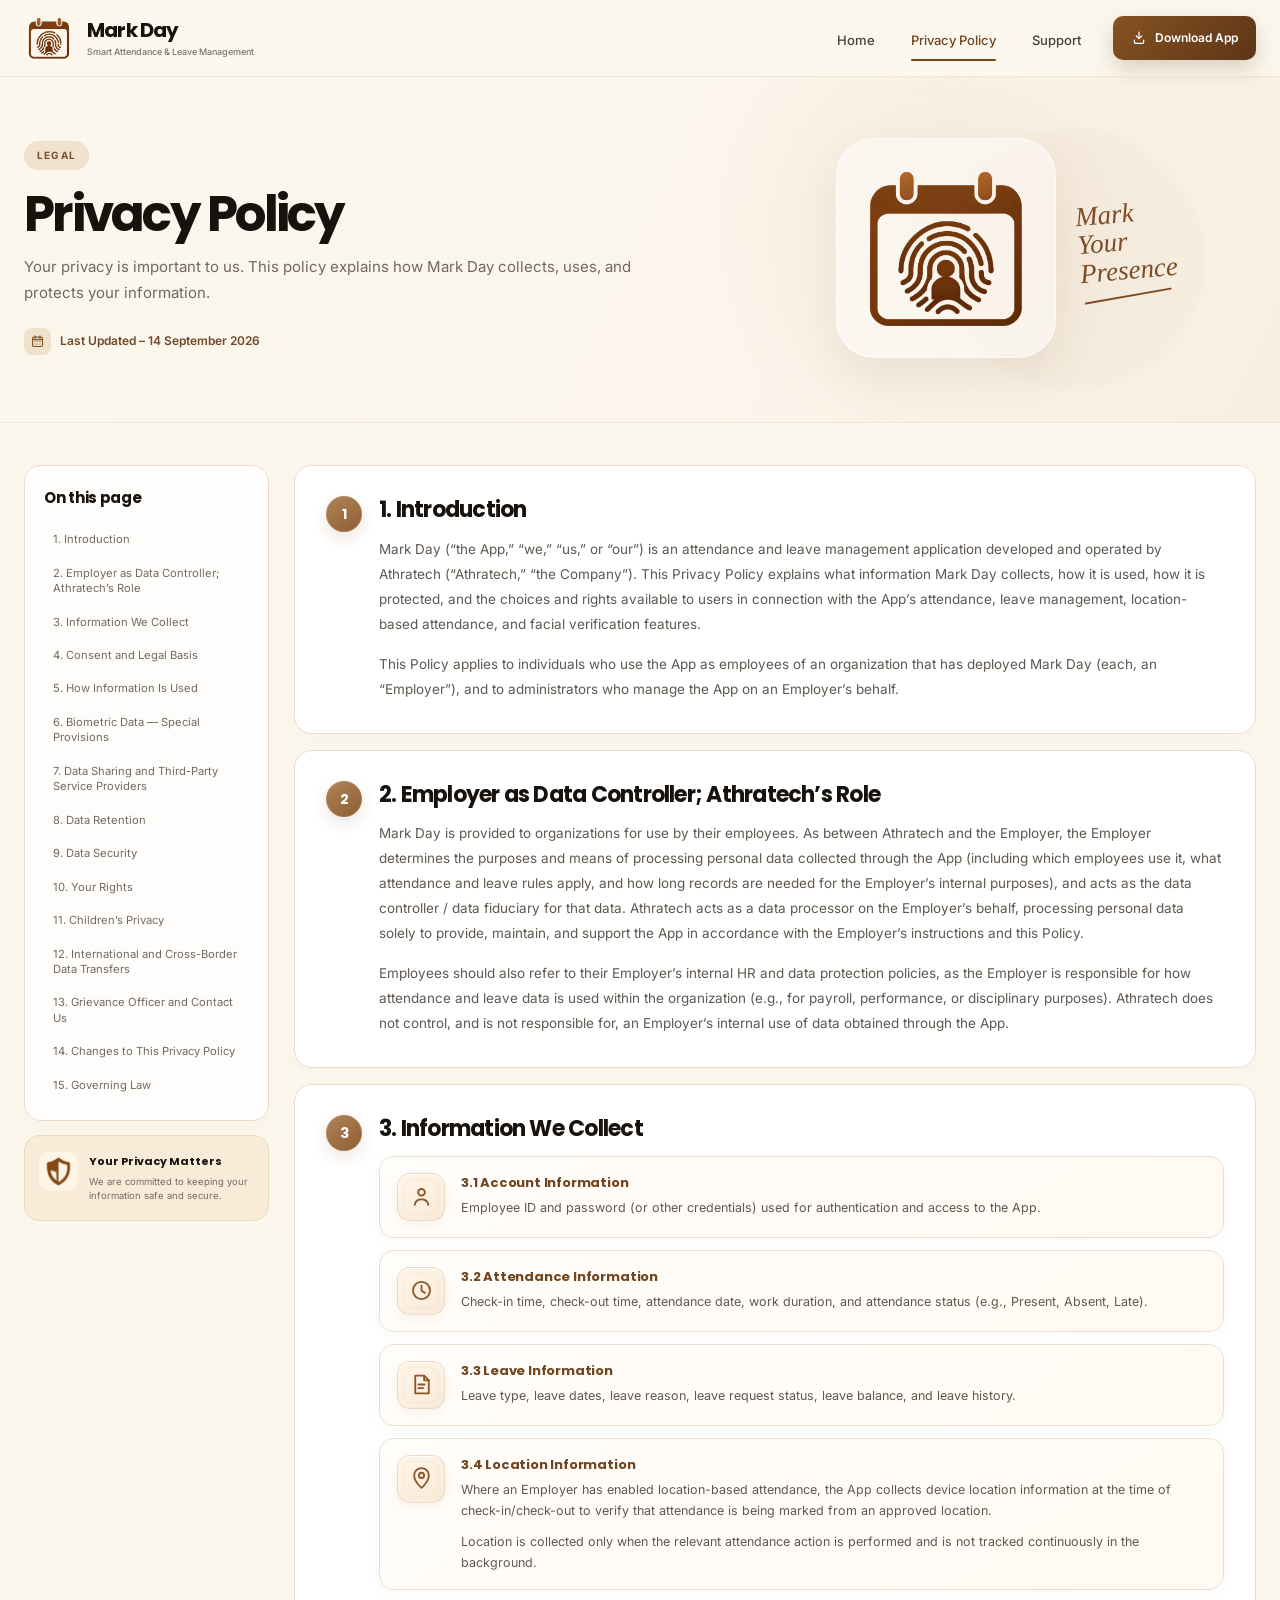
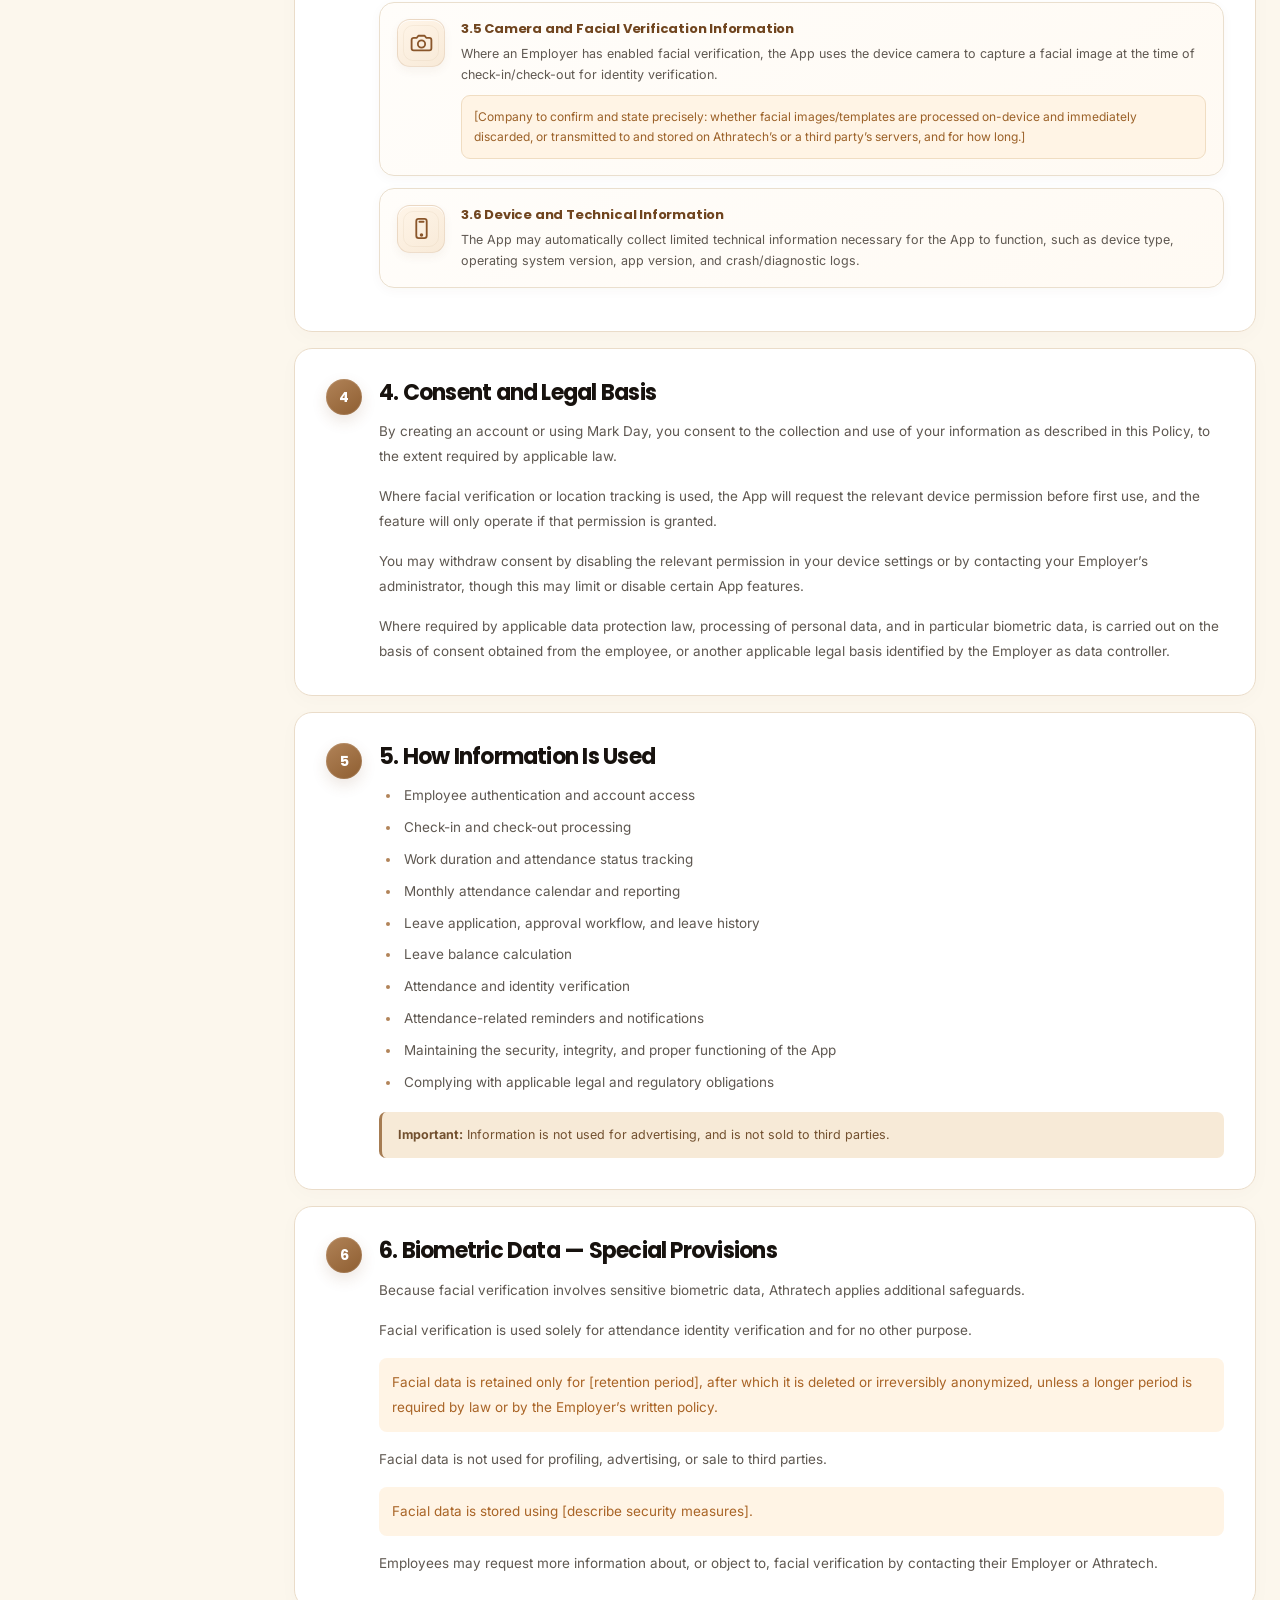
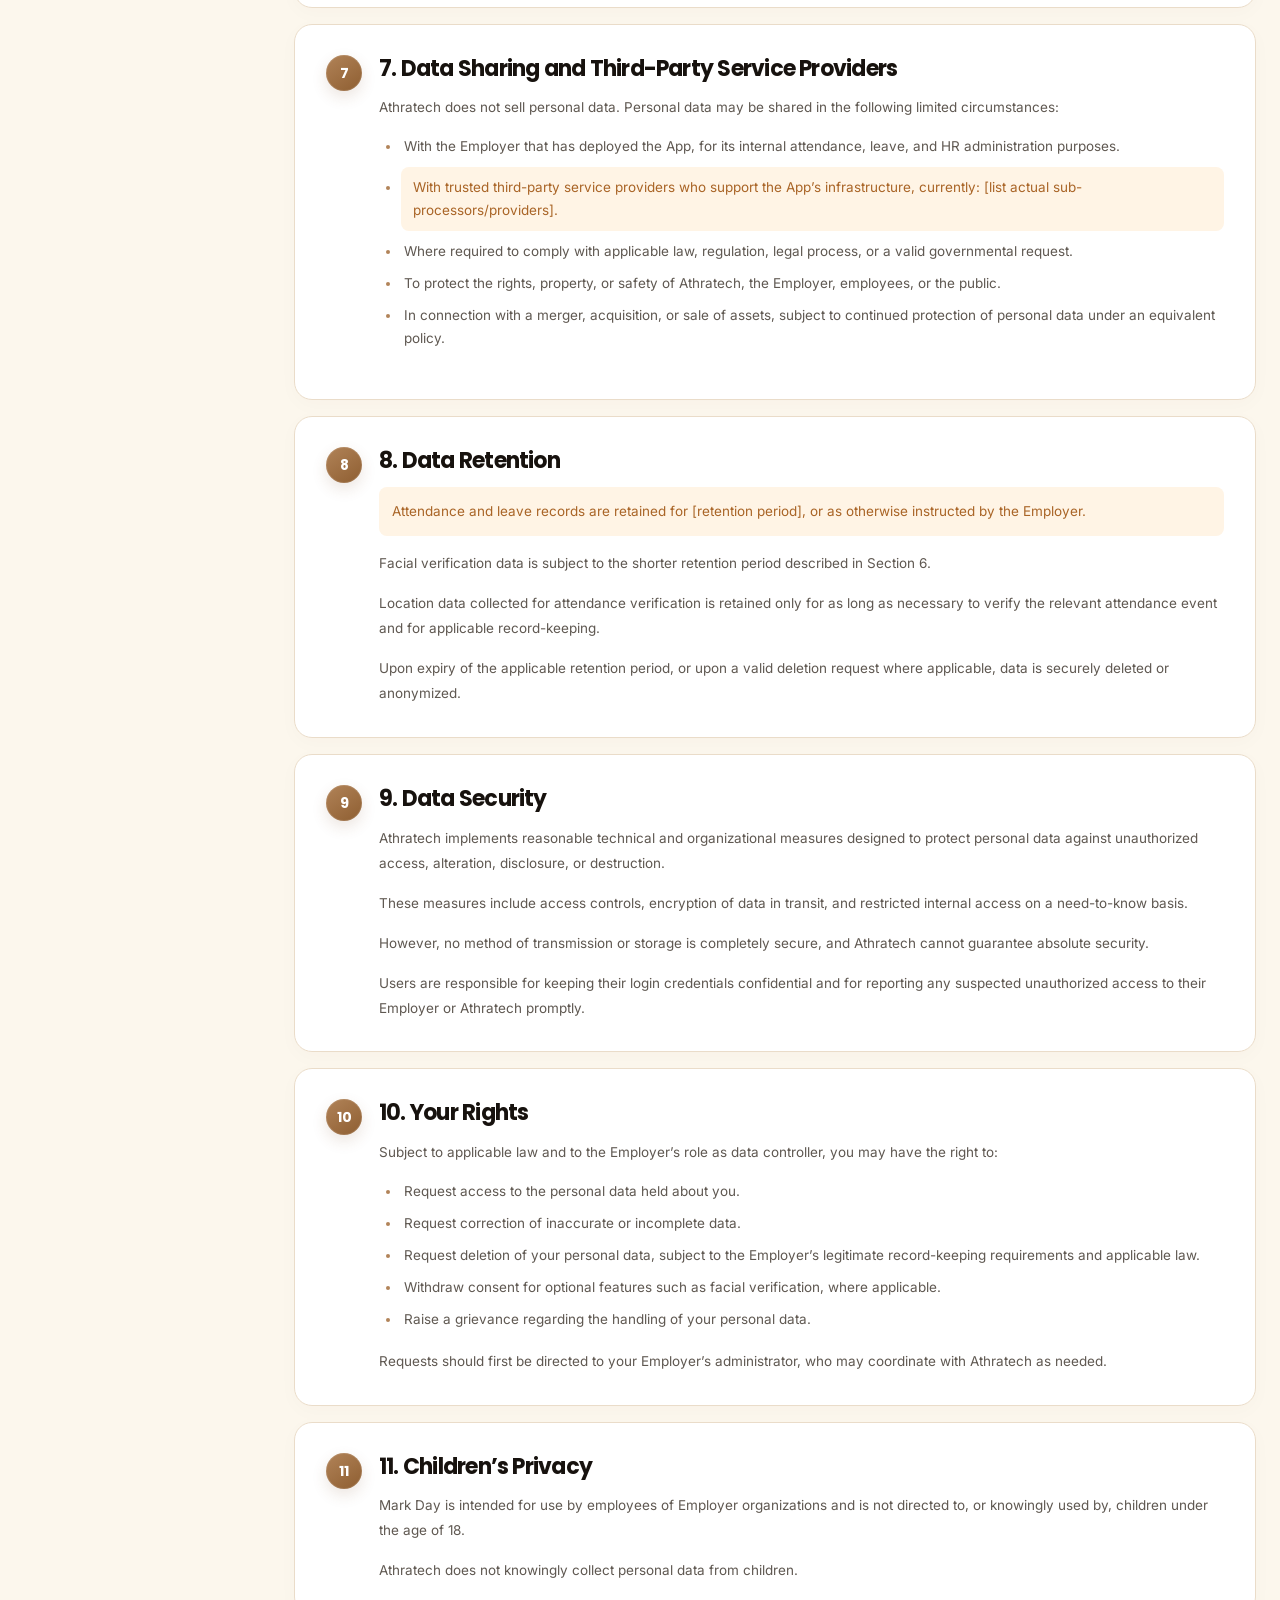
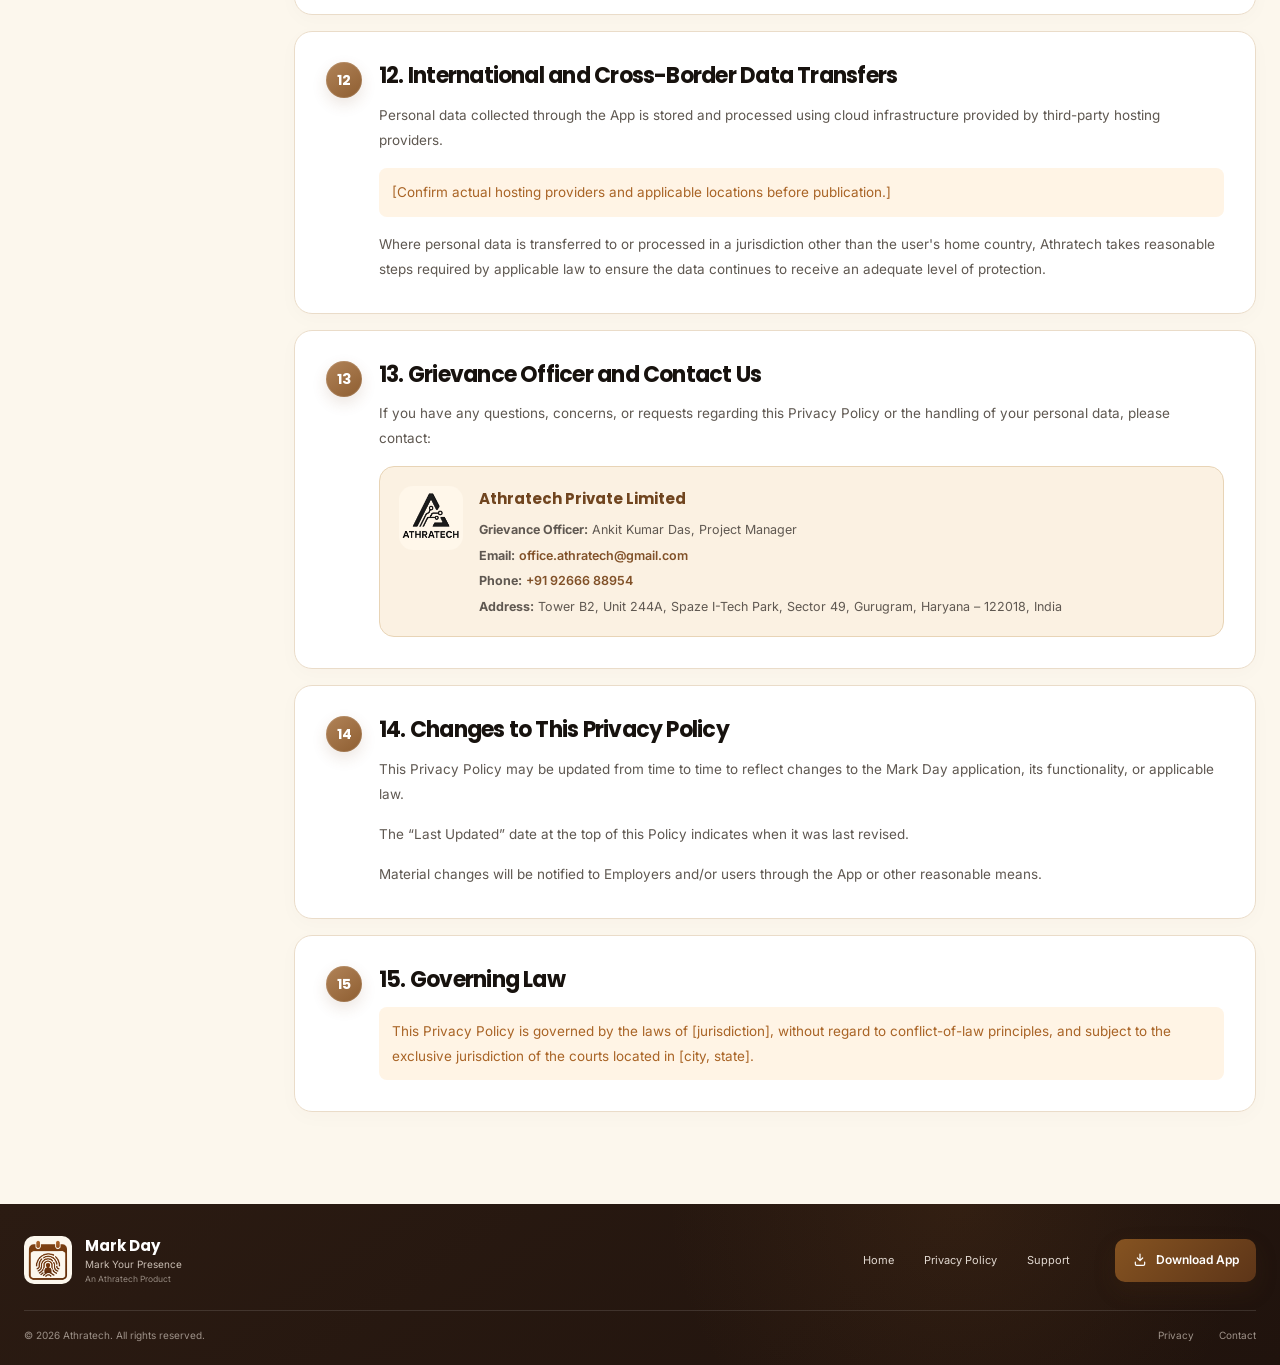
==== privacy-policy/index.html @ c992562e "fix routing" ====
<!DOCTYPE html>
<html lang="en">

<head>
  <meta charset="UTF-8">
  <meta name="viewport" content="width=device-width, initial-scale=1.0">

  <meta name="description"
    content="Mark Day Privacy Policy - Learn how Mark Day collects, uses, protects and manages information.">

  <title>Privacy Policy | Mark Day</title>

  <link rel="stylesheet" href="../css//style.css">
</head>

<body id="top">

  <!-- ========================= HEADER ========================= -->
  <header class="site-header">
    <div class="container header-inner">

      <a href="#top" class="brand" aria-label="Mark Day Home">
        <span class="brand-logo-wrap">
          <img src="../assets/mark-day-logo.png" alt="Mark Day logo" class="brand-logo">
        </span>

        <span class="brand-info">
          <span class="brand-name">Mark Day</span>
          <span class="brand-subtitle">Smart Attendance &amp; Leave Management</span>
        </span>
      </a>

      <nav class="header-nav" aria-label="Primary navigation">
        <a href="#top">Home</a>
        <a href="#privacy-policy" class="active">Privacy Policy</a>
        <a href="#contact">Support</a>
      </nav>

      <a href="#contact" class="download-btn">
        <svg viewBox="0 0 24 24" aria-hidden="true">
          <path d="M12 3v10m0 0 4-4m-4 4-4-4M5 15v3a2 2 0 0 0 2 2h10a2 2 0 0 0 2-2v-3" />
        </svg>
        <span>Download App</span>
      </a>

    </div>
  </header>


  <!-- ========================= HERO ========================= -->
  <section class="hero" id="privacy-policy">
    <div class="container hero-inner">

      <div class="hero-content">
        <span class="eyebrow">LEGAL</span>

        <h1>Privacy Policy</h1>

        <p class="hero-description">
          Your privacy is important to us. This policy explains how Mark Day
          collects, uses, and protects your information.
        </p>

     <div class="updated-date">
  <span class="date-icon" aria-hidden="true">
    <svg viewBox="0 0 24 24">
      <rect x="4" y="5" width="16" height="15" rx="2"></rect>
      <path d="M8 3v4M16 3v4M4 9h16"></path>
      <path d="M8 12h.01M12 12h.01M16 12h.01"></path>
      <path d="M8 16h.01M12 16h.01M16 16h.01"></path>
    </svg>
  </span>

  <span>Last Updated – 14 September 2026</span>
</div>
      </div>

      <div class="hero-visual">
        <div class="hero-logo-orb">
          <img src="../assets/mark-day-logo.png" alt="Mark Day">
        </div>

        <div class="hero-script">
          Mark<br>
          Your<br>
          Presence
          <span></span>
        </div>
      </div>

    </div>
  </section>


  <!-- ========================= MAIN ========================= -->
  <main class="container main-layout">

    <!-- ========================= SIDEBAR ========================= -->
    <aside class="sidebar">

      <div class="toc-card">
        <button class="toc-toggle" type="button" aria-expanded="false" aria-controls="toc-nav">
          <span>On this page</span>
          <svg viewBox="0 0 24 24" aria-hidden="true">
            <path d="m6 9 6 6 6-6" />
          </svg>
        </button>

        <div class="toc-heading">On this page</div>

        <nav id="toc-nav">
          <a href="#introduction">1. Introduction</a>
          <a href="#controller">2. Employer as Data Controller; Athratech’s Role</a>
          <a href="#information">3. Information We Collect</a>
          <a href="#consent">4. Consent and Legal Basis</a>
          <a href="#usage">5. How Information Is Used</a>
          <a href="#biometric">6. Biometric Data — Special Provisions</a>
          <a href="#sharing">7. Data Sharing and Third-Party Service Providers</a>
          <a href="#retention">8. Data Retention</a>
          <a href="#security">9. Data Security</a>
          <a href="#rights">10. Your Rights</a>
          <a href="#children">11. Children’s Privacy</a>
          <a href="#transfers">12. International and Cross-Border Data Transfers</a>
          <a href="#contact">13. Grievance Officer and Contact Us</a>
          <a href="#changes">14. Changes to This Privacy Policy</a>
          <a href="#law">15. Governing Law</a>
        </nav>
      </div>

      <div class="privacy-card">
        <div class="privacy-card-icon">
          <img src="../assets/privacy-icon.png" alt="">
        </div>
        <div>
          <h3>Your Privacy Matters</h3>
          <p>We are committed to keeping your information safe and secure.</p>
        </div>
      </div>

    </aside>


    <!-- ========================= POLICY CONTENT ========================= -->
    <article class="policy-content">

      <section id="introduction" class="policy-section">
        <div class="section-number">1</div>
        <div class="section-body">
          <h2>1. Introduction</h2>

          <p>
            Mark Day (“the App,” “we,” “us,” or “our”) is an attendance and leave
            management application developed and operated by Athratech
            (“Athratech,” “the Company”). This Privacy Policy explains what
            information Mark Day collects, how it is used, how it is protected,
            and the choices and rights available to users in connection with
            the App’s attendance, leave management, location-based attendance,
            and facial verification features.
          </p>

          <p>
            This Policy applies to individuals who use the App as employees of
            an organization that has deployed Mark Day (each, an “Employer”),
            and to administrators who manage the App on an Employer’s behalf.
          </p>
        </div>
      </section>


      <section id="controller" class="policy-section">
        <div class="section-number">2</div>
        <div class="section-body">
          <h2>2. Employer as Data Controller; Athratech’s Role</h2>

          <p>
            Mark Day is provided to organizations for use by their employees.
            As between Athratech and the Employer, the Employer determines the
            purposes and means of processing personal data collected through the
            App (including which employees use it, what attendance and leave
            rules apply, and how long records are needed for the Employer’s
            internal purposes), and acts as the data controller / data fiduciary
            for that data. Athratech acts as a data processor on the Employer’s
            behalf, processing personal data solely to provide, maintain, and
            support the App in accordance with the Employer’s instructions and
            this Policy.
          </p>

          <p>
            Employees should also refer to their Employer’s internal HR and
            data protection policies, as the Employer is responsible for how
            attendance and leave data is used within the organization (e.g.,
            for payroll, performance, or disciplinary purposes). Athratech does
            not control, and is not responsible for, an Employer’s internal use
            of data obtained through the App.
          </p>
        </div>
      </section>


      <!-- ========================= SECTION 3 ========================= -->
      <section id="information" class="policy-section">
        <div class="section-number">3</div>

        <div class="section-body">
          <h2>3. Information We Collect</h2>


          <!-- ================= 3.1 ACCOUNT ================= -->
          <div class="info-card">

            <div class="info-icon" aria-hidden="true">
              <!-- User / Account Icon -->
              <svg viewBox="0 0 24 24">
                <circle cx="12" cy="8" r="3.2"></circle>
                <path d="M5.5 20c.6-3.2 3.1-5.2 6.5-5.2s5.9 2 6.5 5.2"></path>
              </svg>
            </div>

            <div class="info-content">
              <h3>3.1 Account Information</h3>

              <p>
                Employee ID and password (or other credentials) used for
                authentication and access to the App.
              </p>
            </div>

          </div>


          <!-- ================= 3.2 ATTENDANCE ================= -->
          <div class="info-card">

            <div class="info-icon" aria-hidden="true">
              <!-- Clock / Attendance Icon -->
              <svg viewBox="0 0 24 24">
                <circle cx="12" cy="12" r="8.2"></circle>
                <path d="M12 7.2v5.1l3.2 2"></path>
              </svg>
            </div>

            <div class="info-content">
              <h3>3.2 Attendance Information</h3>

              <p>
                Check-in time, check-out time, attendance date, work duration,
                and attendance status (e.g., Present, Absent, Late).
              </p>
            </div>

          </div>


          <!-- ================= 3.3 LEAVE ================= -->
          <div class="info-card">

            <div class="info-icon" aria-hidden="true">
              <!-- Document / Leave Icon -->
              <svg viewBox="0 0 24 24">
                <path d="M6 3.5h8.5L19 8v12.5H6z"></path>
                <path d="M14.5 3.5V8H19"></path>
                <path d="M9 12h6"></path>
                <path d="M9 15.5h4.5"></path>
              </svg>
            </div>

            <div class="info-content">
              <h3>3.3 Leave Information</h3>

              <p>
                Leave type, leave dates, leave reason, leave request status,
                leave balance, and leave history.
              </p>
            </div>

          </div>


          <!-- ================= 3.4 LOCATION ================= -->
          <div class="info-card">

            <div class="info-icon" aria-hidden="true">
              <!-- Location / GPS Icon -->
              <svg viewBox="0 0 24 24">
                <path d="M12 21s7-5.8 7-12a7 7 0 1 0-14 0c0 6.2 7 12 7 12z"></path>
                <circle cx="12" cy="9" r="2.5"></circle>
              </svg>
            </div>

            <div class="info-content">
              <h3>3.4 Location Information</h3>

              <p>
                Where an Employer has enabled location-based attendance, the App
                collects device location information at the time of check-in/check-out
                to verify that attendance is being marked from an approved location.
              </p>

              <p>
                Location is collected only when the relevant attendance action is
                performed and is not tracked continuously in the background.
              </p>
            </div>

          </div>


          <!-- ================= 3.5 CAMERA ================= -->
          <div class="info-card">

            <div class="info-icon" aria-hidden="true">
              <!-- Camera / Verification Icon -->
              <svg viewBox="0 0 24 24">
                <path d="M4.5 7.5h3l1.5-2h6l1.5 2h3a2 2 0 0 1 2 2v8a2 2 0 0 1-2 2h-15a2 2 0 0 1-2-2v-8a2 2 0 0 1 2-2z">
                </path>
                <circle cx="12" cy="13.5" r="3.5"></circle>
              </svg>
            </div>

            <div class="info-content">
              <h3>3.5 Camera and Facial Verification Information</h3>

              <p>
                Where an Employer has enabled facial verification, the App uses
                the device camera to capture a facial image at the time of
                check-in/check-out for identity verification.
              </p>

              <p class="placeholder-text">
                [Company to confirm and state precisely: whether facial images/templates
                are processed on-device and immediately discarded, or transmitted to
                and stored on Athratech’s or a third party’s servers, and for how long.]
              </p>
            </div>

          </div>


          <!-- ================= 3.6 DEVICE ================= -->
          <div class="info-card">

            <div class="info-icon" aria-hidden="true">
              <!-- Mobile Device Icon -->
              <svg viewBox="0 0 24 24">
                <rect x="7" y="2.8" width="10" height="18.4" rx="2.2"></rect>
                <path d="M10 5.5h4"></path>
                <circle cx="12" cy="18.2" r="0.8"></circle>
              </svg>
            </div>

            <div class="info-content">
              <h3>3.6 Device and Technical Information</h3>

              <p>
                The App may automatically collect limited technical information
                necessary for the App to function, such as device type,
                operating system version, app version, and crash/diagnostic logs.
              </p>
            </div>

          </div>

        </div>
      </section>


      <section id="consent" class="policy-section">
        <div class="section-number">4</div>
        <div class="section-body">
          <h2>4. Consent and Legal Basis</h2>

          <p>
            By creating an account or using Mark Day, you consent to the collection
            and use of your information as described in this Policy, to the extent
            required by applicable law.
          </p>

          <p>
            Where facial verification or location tracking is used, the App will
            request the relevant device permission before first use, and the
            feature will only operate if that permission is granted.
          </p>

          <p>
            You may withdraw consent by disabling the relevant permission in your
            device settings or by contacting your Employer’s administrator,
            though this may limit or disable certain App features.
          </p>

          <p>
            Where required by applicable data protection law, processing of personal
            data, and in particular biometric data, is carried out on the basis of
            consent obtained from the employee, or another applicable legal basis
            identified by the Employer as data controller.
          </p>
        </div>
      </section>


      <section id="usage" class="policy-section">
        <div class="section-number">5</div>
        <div class="section-body">
          <h2>5. How Information Is Used</h2>

          <ul class="policy-list">
            <li>Employee authentication and account access</li>
            <li>Check-in and check-out processing</li>
            <li>Work duration and attendance status tracking</li>
            <li>Monthly attendance calendar and reporting</li>
            <li>Leave application, approval workflow, and leave history</li>
            <li>Leave balance calculation</li>
            <li>Attendance and identity verification</li>
            <li>Attendance-related reminders and notifications</li>
            <li>Maintaining the security, integrity, and proper functioning of the App</li>
            <li>Complying with applicable legal and regulatory obligations</li>
          </ul>

          <div class="notice-box">
            <strong>Important:</strong>
            Information is not used for advertising, and is not sold to third parties.
          </div>
        </div>
      </section>


      <section id="biometric" class="policy-section">
        <div class="section-number">6</div>
        <div class="section-body">
          <h2>6. Biometric Data — Special Provisions</h2>

          <p>Because facial verification involves sensitive biometric data, Athratech applies additional safeguards.</p>
          <p>Facial verification is used solely for attendance identity verification and for no other purpose.</p>

          <p class="placeholder-text">
            Facial data is retained only for [retention period], after which it is
            deleted or irreversibly anonymized, unless a longer period is required
            by law or by the Employer’s written policy.
          </p>

          <p>Facial data is not used for profiling, advertising, or sale to third parties.</p>

          <p class="placeholder-text">
            Facial data is stored using [describe security measures].
          </p>

          <p>
            Employees may request more information about, or object to, facial
            verification by contacting their Employer or Athratech.
          </p>
        </div>
      </section>


      <section id="sharing" class="policy-section">
        <div class="section-number">7</div>
        <div class="section-body">
          <h2>7. Data Sharing and Third-Party Service Providers</h2>

          <p>
            Athratech does not sell personal data. Personal data may be shared
            in the following limited circumstances:
          </p>

          <ul class="policy-list">
            <li>
              With the Employer that has deployed the App, for its internal
              attendance, leave, and HR administration purposes.
            </li>

            <li class="placeholder-list-item">
              With trusted third-party service providers who support the App’s
              infrastructure, currently: [list actual sub-processors/providers].
            </li>

            <li>
              Where required to comply with applicable law, regulation, legal
              process, or a valid governmental request.
            </li>

            <li>
              To protect the rights, property, or safety of Athratech, the Employer,
              employees, or the public.
            </li>

            <li>
              In connection with a merger, acquisition, or sale of assets, subject
              to continued protection of personal data under an equivalent policy.
            </li>
          </ul>
        </div>
      </section>


      <section id="retention" class="policy-section">
        <div class="section-number">8</div>
        <div class="section-body">
          <h2>8. Data Retention</h2>

          <p class="placeholder-text">
            Attendance and leave records are retained for [retention period],
            or as otherwise instructed by the Employer.
          </p>

          <p>
            Facial verification data is subject to the shorter retention period
            described in Section 6.
          </p>

          <p>
            Location data collected for attendance verification is retained only
            for as long as necessary to verify the relevant attendance event and
            for applicable record-keeping.
          </p>

          <p>
            Upon expiry of the applicable retention period, or upon a valid deletion
            request where applicable, data is securely deleted or anonymized.
          </p>
        </div>
      </section>


      <section id="security" class="policy-section">
        <div class="section-number">9</div>
        <div class="section-body">
          <h2>9. Data Security</h2>

          <p>
            Athratech implements reasonable technical and organizational measures
            designed to protect personal data against unauthorized access,
            alteration, disclosure, or destruction.
          </p>

          <p>
            These measures include access controls, encryption of data in transit,
            and restricted internal access on a need-to-know basis.
          </p>

          <p>
            However, no method of transmission or storage is completely secure,
            and Athratech cannot guarantee absolute security.
          </p>

          <p>
            Users are responsible for keeping their login credentials confidential
            and for reporting any suspected unauthorized access to their Employer
            or Athratech promptly.
          </p>
        </div>
      </section>


      <section id="rights" class="policy-section">
        <div class="section-number">10</div>
        <div class="section-body">
          <h2>10. Your Rights</h2>

          <p>
            Subject to applicable law and to the Employer’s role as data controller,
            you may have the right to:
          </p>

          <ul class="policy-list">
            <li>Request access to the personal data held about you.</li>
            <li>Request correction of inaccurate or incomplete data.</li>
            <li>
              Request deletion of your personal data, subject to the Employer’s
              legitimate record-keeping requirements and applicable law.
            </li>
            <li>
              Withdraw consent for optional features such as facial verification,
              where applicable.
            </li>
            <li>Raise a grievance regarding the handling of your personal data.</li>
          </ul>

          <p>
            Requests should first be directed to your Employer’s administrator,
            who may coordinate with Athratech as needed.
          </p>
        </div>
      </section>


      <section id="children" class="policy-section">
        <div class="section-number">11</div>
        <div class="section-body">
          <h2>11. Children’s Privacy</h2>

          <p>
            Mark Day is intended for use by employees of Employer organizations
            and is not directed to, or knowingly used by, children under the age
            of 18.
          </p>

          <p>Athratech does not knowingly collect personal data from children.</p>
        </div>
      </section>


      <section id="transfers" class="policy-section">
        <div class="section-number">12</div>
        <div class="section-body">
          <h2>12. International and Cross-Border Data Transfers</h2>

          <p>
            Personal data collected through the App is stored and processed using
            cloud infrastructure provided by third-party hosting providers.
          </p>

          <p class="placeholder-text">
            [Confirm actual hosting providers and applicable locations before publication.]
          </p>

          <p>
            Where personal data is transferred to or processed in a jurisdiction
            other than the user's home country, Athratech takes reasonable steps
            required by applicable law to ensure the data continues to receive
            an adequate level of protection.
          </p>
        </div>
      </section>


      <section id="contact" class="policy-section">
        <div class="section-number">13</div>
        <div class="section-body">
          <h2>13. Grievance Officer and Contact Us</h2>

          <p>
            If you have any questions, concerns, or requests regarding this
            Privacy Policy or the handling of your personal data, please contact:
          </p>

          <div class="contact-card">
            <div class="contact-logo">
              <img src="../assets/athratech-logo.png" alt="Mark Day">
            </div>

            <div class="contact-content">
              <h3>Athratech Private Limited</h3>

              <p>
                <strong>Grievance Officer:</strong>
                Ankit Kumar Das, Project Manager
              </p>

              <p>
                <strong>Email:</strong>
                <a href="mailto:office.athratech@gmail.com">office.athratech@gmail.com</a>
              </p>

              <p>
                <strong>Phone:</strong>
                <a href="tel:+919266688954">+91 92666 88954</a>
              </p>

              <p>
                <strong>Address:</strong>
                Tower B2, Unit 244A, Spaze I-Tech Park,
                Sector 49, Gurugram, Haryana – 122018, India
              </p>
            </div>
          </div>
        </div>
      </section>


      <section id="changes" class="policy-section">
        <div class="section-number">14</div>
        <div class="section-body">
          <h2>14. Changes to This Privacy Policy</h2>

          <p>
            This Privacy Policy may be updated from time to time to reflect
            changes to the Mark Day application, its functionality, or applicable law.
          </p>

          <p>
            The “Last Updated” date at the top of this Policy indicates when
            it was last revised.
          </p>

          <p>
            Material changes will be notified to Employers and/or users through
            the App or other reasonable means.
          </p>
        </div>
      </section>


      <section id="law" class="policy-section">
        <div class="section-number">15</div>
        <div class="section-body">
          <h2>15. Governing Law</h2>

          <p class="placeholder-text">
            This Privacy Policy is governed by the laws of [jurisdiction],
            without regard to conflict-of-law principles, and subject to the
            exclusive jurisdiction of the courts located in [city, state].
          </p>
        </div>
      </section>

    </article>
  </main>


  <!-- ========================= FOOTER ========================= -->
  <footer class="site-footer">

    <div class="container footer-main">

      <div class="footer-brand">
        <div class="footer-logo-wrap">
          <img src="../assets/mark-day-logo.png" alt="Mark Day logo">
        </div>

        <div>
          <strong>Mark Day</strong>
          <span>Mark Your Presence</span>
          <small>An Athratech Product</small>
        </div>
      </div>

      <nav class="footer-nav" aria-label="Footer navigation">
        <a href="#top">Home</a>
        <a href="#privacy-policy">Privacy Policy</a>
        <a href="#contact">Support</a>
      </nav>

      <a href="#contact" class="footer-download">
        <svg viewBox="0 0 24 24" aria-hidden="true">
          <path d="M12 3v10m0 0 4-4m-4 4-4-4M5 15v3a2 2 0 0 0 2 2h10a2 2 0 0 0 2-2v-3" />
        </svg>
        Download App
      </a>

    </div>

    <div class="container footer-bottom">
      <span>© 2026 Athratech. All rights reserved.</span>

      <div>
        <!-- <a href="#law">Terms</a> -->
        <a href="#privacy-policy">Privacy</a>
        <a href="#contact">Contact</a>
      </div>
    </div>

  </footer>


  <script>
    (() => {
      const button = document.querySelector(".toc-toggle");
      const nav = document.querySelector("#toc-nav");

      if (!button || !nav) return;

      button.addEventListener("click", () => {
        const isOpen = button.getAttribute("aria-expanded") === "true";
        button.setAttribute("aria-expanded", String(!isOpen));
        nav.classList.toggle("open", !isOpen);
      });

      nav.querySelectorAll("a").forEach((link) => {
        link.addEventListener("click", () => {
          button.setAttribute("aria-expanded", "false");
          nav.classList.remove("open");
        });
      });
    })();
  </script>

</body>

</html>
---- css/style.css ----
@import url('https://fonts.googleapis.com/css2?family=Inter:wght@400;500;600;700;800&family=Poppins:wght@500;600;700;800&display=swap');


/* =========================================================
   ROOT
========================================================= */

:root {
  --cream: #fcf7ed;
  --cream-2: #fbf4e9;
  --cream-card: #fffdfa;

  --brown: #a67c52;
  --brown-dark: #70451f;
  --brown-deep: #2b1b12;
  --brown-soft: #f3e5d1;

  --text: #17120e;
  --muted: #716960;
  --muted-2: #91877d;

  --border: #eadcc9;

  --white: #ffffff;

  --shadow: 0 18px 50px rgba(72, 45, 23, 0.075);

  --container: 1240px;

  --font-body:
    'Inter',
    -apple-system,
    BlinkMacSystemFont,
    'Segoe UI',
    sans-serif;

  --font-display:
    'Poppins',
    'Inter',
    -apple-system,
    BlinkMacSystemFont,
    'Segoe UI',
    sans-serif;
}


/* =========================================================
   RESET
========================================================= */

* {
  box-sizing: border-box;
}

html {
  scroll-behavior: smooth;
  scroll-padding-top: 90px;
}

body {
  margin: 0;

  background: var(--cream);
  color: var(--text);

  font-family: var(--font-body);
  font-size: 15px;
  line-height: 1.72;

  -webkit-font-smoothing: antialiased;
  text-rendering: optimizeLegibility;
}

img {
  display: block;
  max-width: 100%;
}

a {
  color: inherit;
  text-decoration: none;
}

button {
  font: inherit;
}


/* =========================================================
   CONTAINER
========================================================= */

.container {
  width: min(calc(100% - 48px), var(--container));
  margin-inline: auto;
}


/* =========================================================
   HEADER
========================================================= */

.site-header {
  position: sticky;
  top: 0;
  z-index: 100;

  background: rgba(252, 247, 237, 0.94);

  border-bottom: 1px solid rgba(166, 124, 82, 0.12);

  backdrop-filter: blur(18px);
  -webkit-backdrop-filter: blur(18px);
}

.header-inner {
  min-height: 76px;

  display: flex;
  align-items: center;

  gap: 28px;
}


/* -------------------------
   Brand
------------------------- */

.brand {
  display: flex;
  align-items: center;

  gap: 13px;

  min-width: 260px;
}

.brand-logo-wrap {
  width: 50px;
  height: 50px;

  flex: 0 0 50px;

  display: grid;
  place-items: center;

  overflow: hidden;

  border-radius: 11px;

  background: #fcf7ed;
}

.brand-logo {
  width: 50px;
  height: 50px;

  object-fit: cover;
}

.brand-info {
  display: flex;
  flex-direction: column;

  line-height: 1.08;
}

.brand-name {
  font-family: var(--font-display);

  font-size: 20px;
  font-weight: 700;

  letter-spacing: -0.04em;
}

.brand-subtitle {
  margin-top: 6px;

  color: #7d746b;

  font-size: 9px;
  font-weight: 500;
}


/* -------------------------
   Header Navigation
------------------------- */

.header-nav {
  display: flex;
  align-items: center;

  gap: 36px;

  margin-left: auto;
}

.header-nav a {
  position: relative;

  padding: 29px 0 25px;

  color: #45403b;

  font-size: 13px;
  font-weight: 500;

  transition: 0.2s ease;
}

.header-nav a:hover,
.header-nav a.active {
  color: var(--brown-dark);
}

.header-nav a.active::after {
  content: "";

  position: absolute;

  left: 0;
  right: 0;

  bottom: 15px;

  height: 2px;

  background: var(--brown-dark);

  border-radius: 10px;
}


/* -------------------------
   Download Button
------------------------- */

.download-btn,
.footer-download {
  display: inline-flex;
  align-items: center;
  justify-content: center;

  gap: 8px;

  border-radius: 10px;

  color: #fff;

  font-size: 12px;
  font-weight: 600;

  background:
    linear-gradient(
      135deg,
      #855321,
      #5d3518
    );

  box-shadow:
    0 9px 22px rgba(84, 48, 19, 0.20);

  transition:
    transform 0.2s ease,
    box-shadow 0.2s ease;
}

.download-btn {
  margin-left: 4px;

  padding: 12px 18px;
}

.download-btn:hover,
.footer-download:hover {
  transform: translateY(-2px);

  box-shadow:
    0 13px 28px rgba(84, 48, 19, 0.27);
}

.download-btn svg,
.footer-download svg {
  width: 16px;
  height: 16px;

  fill: none;

  stroke: currentColor;

  stroke-width: 1.8;

  stroke-linecap: round;
  stroke-linejoin: round;
}


/* =========================================================
   HERO
========================================================= */

.hero {
  position: relative;

  overflow: hidden;

  background:
    radial-gradient(
      circle at 73% 42%,
      rgba(231, 210, 183, 0.30),
      transparent 24%
    ),
    linear-gradient(
      115deg,
      #fcf7ed 0%,
      #fbf5eb 58%,
      #f7efe3 100%
    );

  border-bottom:
    1px solid rgba(166, 124, 82, 0.10);
}

.hero::after {
  content: "";

  position: absolute;

  width: 260px;
  height: 260px;

  right: 6%;
  top: 15%;

  border-radius: 50%;

  background:
    rgba(222, 197, 163, 0.10);

  filter: blur(4px);

  pointer-events: none;
}

.hero-inner {
  min-height: 342px;

  display: grid;

  grid-template-columns:
    1.15fr
    0.85fr;

  align-items: center;

  gap: 55px;

  padding: 48px 0 52px;
}

.hero-content {
  position: relative;

  z-index: 1;

  max-width: 690px;
}

.eyebrow {
  display: inline-flex;
  align-items: center;

  padding: 6px 13px;

  border-radius: 999px;

  background: #f0e2cf;

  color: #7d4e27;

  font-size: 10px;
  font-weight: 700;

  letter-spacing: 0.12em;
}

.hero h1 {
  margin: 17px 0 12px;

  font-family: var(--font-display);

  font-size: 50px;

  line-height: 1.10;

  letter-spacing: -0.055em;

  font-weight: 700;
}

.hero-description {
  max-width: 625px;

  margin: 0;

  color: #716960;

  font-size: 15px;

  line-height: 1.75;
}

.updated-date {
  display: flex;
  align-items: center;

  gap: 9px;

  margin-top: 22px;

  color: #704a2b;

  font-size: 12px;
  font-weight: 600;
}

.date-icon {
  width: 27px;
  height: 27px;
  display: grid;
  place-items: center;
  border-radius: 8px;
  background: #f0e1cc;
}

.date-icon svg {
  width: 15px;
  height: 15px;
  fill: none;
  stroke: #805326;
  stroke-width: 1.7;
  stroke-linecap: round;
  stroke-linejoin: round;
}


/* -------------------------
   Hero Visual
------------------------- */

.hero-visual {
  position: relative;

  z-index: 1;

  min-height: 245px;

  display: flex;

  align-items: center;
  justify-content: center;

  gap: 22px;
}

.hero-logo-orb {
  width: 220px;
  height: 220px;

  display: grid;
  place-items: center;

  border-radius: 38px;

  background:
    rgba(255, 255, 255, 0.48);

  box-shadow:
    0 18px 45px rgba(92, 58, 29, 0.08),
    inset 0 0 0 1px rgba(255, 255, 255, 0.65);
}

.hero-logo-orb img {
  width: 190px;
  height: 190px;

  object-fit: cover;
}

.hero-script {
  position: relative;

  color: #7d4b25;

  font-family:
    'Segoe Script',
    'Brush Script MT',
    cursive;

  font-size: 27px;

  line-height: 1.05;

  font-style: italic;

  transform: rotate(-5deg);

  white-space: nowrap;
}

.hero-script span {
  display: block;

  width: 88px;
  height: 2px;

  margin: 11px 0 0 2px;

  background: #7d4b25;

  border-radius: 99px;

  transform: rotate(-5deg);
}


/* =========================================================
   MAIN LAYOUT
========================================================= */

.main-layout {
  display: grid;

  grid-template-columns:
    245px
    minmax(0, 1fr);

  gap: 25px;

  padding-top: 42px;
  padding-bottom: 76px;

  align-items: start;
}


/* =========================================================
   SIDEBAR
========================================================= */

.sidebar {
  position: sticky;

  top: 95px;
}


/* -------------------------
   Table of Contents
------------------------- */

.toc-card {
  background:
    rgba(255, 255, 255, 0.76);

  border:
    1px solid var(--border);

  border-radius: 17px;

  padding: 19px 16px;

  box-shadow:
    0 5px 18px rgba(75, 48, 26, 0.025);
}

.toc-heading {
  margin: 0 0 13px;

  padding: 0 3px;

  font-family: var(--font-display);

  font-size: 15px;

  font-weight: 700;

  letter-spacing: -0.02em;
}

.toc-toggle {
  display: none;
}

.toc-card nav {
  display: flex;

  flex-direction: column;

  gap: 2px;
}

.toc-card nav a {
  position: relative;

  padding: 8px 9px 8px 12px;

  border-radius: 8px;

  color: #716960;

  font-size: 11.2px;

  line-height: 1.38;

  transition: 0.2s ease;
}

.toc-card nav a:hover,
.toc-card nav a:focus {
  background: #f7eee1;

  color: #6e421e;
}

.toc-card nav a:hover::before {
  content: "";

  position: absolute;

  left: 0;

  top: 7px;
  bottom: 7px;

  width: 2px;

  border-radius: 99px;

  background: var(--brown-dark);
}


/* -------------------------
   Privacy Card
------------------------- */

.privacy-card {
  display: flex;
  align-items: flex-start;

  gap: 11px;

  margin-top: 14px;

  padding: 16px 14px;

  border:
    1px solid #ead8bd;

  border-radius: 15px;

  background: #f8ebd8;
}

.privacy-card-icon {
  width: 39px;
  height: 39px;

  flex: 0 0 39px;

  display: grid;
  place-items: center;

  overflow: hidden;

  border-radius: 10px;

  background: #fff5e7;
}

.privacy-card-icon img {
  width: 39px;
  height: 39px;

  object-fit: cover;
}

.privacy-card h3 {
  margin: 0 0 4px;

  font-family: var(--font-display);

  font-size: 11px;

  font-weight: 700;
}

.privacy-card p {
  margin: 0;

  color: #746b61;

  font-size: 9.5px;

  line-height: 1.5;
}


/* =========================================================
   POLICY CONTENT
========================================================= */

.policy-content {
  min-width: 0;
}


/* -------------------------
   Policy Section
------------------------- */

.policy-section {
  position: relative;

  display: grid;

  grid-template-columns:
    38px
    minmax(0, 1fr);

  gap: 15px;

  margin-bottom: 16px;

  padding: 30px 31px 31px;

  background: var(--white);

  border:
    1px solid var(--border);

  border-radius: 18px;

  box-shadow:
    0 5px 20px rgba(80, 50, 25, 0.025);

  scroll-margin-top: 92px;
}


/* -------------------------
   Section Number
------------------------- */

.section-number {
  width: 36px;
  height: 36px;

  display: grid;
  place-items: center;

  border-radius: 50%;

  background:
    linear-gradient(
      145deg,
      #b18358,
      #8e5e31
    );

  color: #fff;

  font-family: var(--font-display);

  font-size: 14px;

  font-weight: 700;

  line-height: 1;

  box-shadow:
    inset 0 0 0 1px rgba(255, 255, 255, 0.10),
    0 6px 15px rgba(117, 72, 32, 0.14);
}

.section-body {
  min-width: 0;
}


/* -------------------------
   Headings
------------------------- */

.policy-section h2 {
  margin: 0 0 12px;

  color: #17120e;

  font-family: var(--font-display);

  font-size: 22px;

  line-height: 1.30;

  letter-spacing: -0.035em;

  font-weight: 700;
}


/* -------------------------
   Paragraph
------------------------- */

.policy-section p {
  margin: 0 0 15px;

  color: #5f5851;

  font-size: 13.5px;

  line-height: 1.85;
}

.policy-section p:last-child {
  margin-bottom: 0;
}


/* =========================================================
   INFORMATION CARDS
   Professional Content-Based Icons
========================================================= */

.info-card {
  position: relative;

  display: flex;
  align-items: flex-start;

  gap: 16px;

  margin: 12px 0;

  padding: 16px 17px;

  background:
    linear-gradient(
      145deg,
      #fffdfa 0%,
      #fffaf3 100%
    );

  border:
    1px solid #eadfce;

  border-radius: 15px;

  box-shadow:
    0 3px 12px rgba(82, 51, 25, 0.035);

  transition:
    transform 0.22s ease,
    border-color 0.22s ease,
    box-shadow 0.22s ease;
}


/* -------------------------
   Card Hover
------------------------- */

.info-card:hover {
  transform: translateY(-2px);

  border-color: #dcc5a6;

  box-shadow:
    0 10px 26px rgba(82, 51, 25, 0.075);
}


/* -------------------------
   Icon Container
------------------------- */

.info-icon {
  width: 48px;
  height: 48px;

  min-width: 48px;

  flex: 0 0 48px;

  display: grid;
  place-items: center;

  position: relative;

  border-radius: 13px;

  background:
    linear-gradient(
      145deg,
      #fff5e8 0%,
      #f8ead8 100%
    );

  border:
    1px solid rgba(166, 124, 82, 0.18);

  box-shadow:
    inset 0 1px 0 rgba(255, 255, 255, 0.85),
    0 4px 10px rgba(116, 72, 32, 0.055);
}


/* -------------------------
   Inner Ring
------------------------- */

.info-icon::after {
  content: "";

  position: absolute;

  inset: 5px;

  border-radius: 10px;

  border:
    1px solid rgba(166, 124, 82, 0.08);

  pointer-events: none;
}


/* -------------------------
   SVG Icons
------------------------- */

.info-icon svg {
  position: relative;

  z-index: 1;

  width: 25px;
  height: 25px;

  fill: none;

  stroke: #8a562a;

  stroke-width: 1.75;

  stroke-linecap: round;
  stroke-linejoin: round;
}


/* -------------------------
   Information Content
------------------------- */

.info-content {
  min-width: 0;

  flex: 1;
}

.info-card h3 {
  margin: 1px 0 5px;

  color: #70451f;

  font-family: var(--font-display);

  font-size: 13px;

  font-weight: 700;

  line-height: 1.4;

  letter-spacing: -0.015em;
}

.info-card p {
  margin: 0;

  color: #5f5851;

  font-family: var(--font-body);

  font-size: 12.5px;

  line-height: 1.68;
}

.info-card p + p {
  margin-top: 10px;
}


/* =========================================================
   PLACEHOLDER
========================================================= */

.placeholder-text {
  color: #a96426 !important;

  background: #fff4e5;

  border-radius: 8px;

  padding: 12px 13px;
}

.info-card .placeholder-text {
  margin-top: 10px;

  padding: 11px 12px;

  color: #9b6128 !important;

  background: #fff4e5;

  border:
    1px solid #f0ddc2;

  border-radius: 9px;

  font-size: 12px;

  line-height: 1.65;
}

.placeholder-list-item {
  color: #a96426;

  background: #fff4e5;

  border-radius: 8px;

  padding: 9px 10px 9px 12px !important;
}


/* =========================================================
   POLICY LIST
========================================================= */

.policy-list {
  margin: 5px 0 18px;

  padding-left: 22px;

  color: #5f5851;
}

.policy-list li {
  margin: 9px 0;

  padding-left: 3px;

  font-size: 13.5px;

  line-height: 1.7;
}

.policy-list li::marker {
  color: #b18459;
}


/* =========================================================
   NOTICE BOX
========================================================= */

.notice-box {
  margin-top: 15px;

  padding: 13px 16px;

  border-left:
    3px solid var(--brown);

  border-radius: 7px;

  background: #f7ead7;

  color: #72502f;

  font-size: 12.5px;

  line-height: 1.6;
}


/* =========================================================
   CONTACT CARD
========================================================= */

.contact-card {
  display: flex;
  align-items: flex-start;

  gap: 16px;

  padding: 19px;

  border:
    1px solid #e8d4b6;

  border-radius: 15px;

  background: #fbf1e2;
}

.contact-logo {
  width: 64px;
  height: 64px;

  flex: 0 0 64px;

  overflow: hidden;

  border-radius: 14px;

  background: #fff7ea;
}

.contact-logo img {
  width: 64px;
  height: 64px;

  object-fit: cover;
}

.contact-content h3 {
  margin: 0 0 8px;

  color: #70451f;

  font-family: var(--font-display);

  font-size: 15px;
}

.contact-content p {
  margin: 5px 0;

  font-size: 12.5px;

  line-height: 1.65;
}

.contact-content a {
  color: #815128;

  font-weight: 600;
}


/* =========================================================
   FOOTER
========================================================= */

.site-footer {
  background:
    radial-gradient(
      circle at 75% 0%,
      rgba(139, 87, 39, 0.14),
      transparent 30%
    ),
    linear-gradient(
      145deg,
      #2b1b12,
      #20130d
    );

  color: #fff;

  padding: 31px 0 20px;
}

.footer-main {
  min-height: 76px;

  display: grid;

  grid-template-columns:
    1fr
    auto
    auto;

  align-items: center;

  gap: 45px;

  padding-bottom: 25px;

  border-bottom:
    1px solid rgba(255, 255, 255, 0.12);
}


/* -------------------------
   Footer Brand
------------------------- */

.footer-brand {
  display: flex;
  align-items: center;

  gap: 13px;
}

.footer-logo-wrap {
  width: 48px;
  height: 48px;

  flex: 0 0 48px;

  overflow: hidden;

  border-radius: 10px;

  background: #fcf7ed;
}

.footer-logo-wrap img {
  width: 48px;
  height: 48px;

  object-fit: cover;
}

.footer-brand strong {
  display: block;

  font-family: var(--font-display);

  font-size: 15px;

  font-weight: 700;

  line-height: 1.15;
}

.footer-brand span {
  display: block;

  margin-top: 4px;

  color: #c9bdb3;

  font-size: 10px;

  line-height: 1.25;
}

.footer-brand small {
  display: block;

  margin-top: 3px;

  color: #968a80;

  font-size: 8.5px;

  line-height: 1.2;
}


/* -------------------------
   Footer Navigation
------------------------- */

.footer-nav {
  display: flex;
  align-items: center;

  gap: 30px;

  color: #e2d9d1;

  font-size: 11px;
}

.footer-nav a {
  transition: 0.2s ease;
}

.footer-nav a:hover {
  color: #fff;
}

.footer-download {
  padding: 11px 17px;
}


/* -------------------------
   Footer Bottom
------------------------- */

.footer-bottom {
  display: flex;
  align-items: center;
  justify-content: space-between;

  gap: 25px;

  padding-top: 16px;

  color: #9d9188;

  font-size: 10px;
}

.footer-bottom div {
  display: flex;

  gap: 25px;
}

.footer-bottom a:hover {
  color: #fff;
}


/* =========================================================
   RESPONSIVE — TABLET
========================================================= */

@media (max-width: 1050px) {

  .header-nav {
    gap: 25px;
  }

  .brand {
    min-width: 220px;
  }

  .hero-inner {
    grid-template-columns:
      1fr
      0.8fr;

    gap: 30px;
  }

  .hero-logo-orb {
    width: 190px;
    height: 190px;
  }

  .hero-logo-orb img {
    width: 165px;
    height: 165px;
  }

  .hero-script {
    font-size: 23px;
  }
}


/* =========================================================
   RESPONSIVE — MOBILE / SMALL TABLET
========================================================= */

@media (max-width: 900px) {

  .container {
    width:
      min(
        calc(100% - 32px),
        var(--container)
      );
  }


  /* Header */

  .header-nav {
    display: none;
  }

  .download-btn {
    margin-left: auto;
  }


  /* Hero */

  .hero-inner {
    grid-template-columns: 1fr;

    gap: 30px;

    padding: 42px 0 45px;
  }

  .hero-visual {
    justify-content: flex-start;

    min-height: auto;
  }


  /* Main */

  .main-layout {
    grid-template-columns: 1fr;

    gap: 18px;

    padding-top: 25px;
  }


  /* Sidebar */

  .sidebar {
    position: static;

    order: -1;
  }

  .toc-card {
    padding: 0;

    overflow: hidden;
  }

  .toc-heading {
    display: none;
  }

  .toc-toggle {
    width: 100%;

    display: flex;

    align-items: center;
    justify-content: space-between;

    padding: 16px 17px;

    border: 0;

    background: transparent;

    color: #17120e;

    font-family: var(--font-display);

    font-size: 13px;

    font-weight: 700;

    cursor: pointer;
  }

  .toc-toggle svg {
    width: 18px;
    height: 18px;

    fill: none;

    stroke: #6f4a2c;

    stroke-width: 1.8;

    stroke-linecap: round;
    stroke-linejoin: round;

    transition: 0.2s;
  }

  .toc-toggle[aria-expanded="true"] svg {
    transform: rotate(180deg);
  }

  .toc-card nav {
    display: none;

    padding: 0 12px 12px;
  }

  .toc-card nav.open {
    display: flex;
  }

  .privacy-card {
    display: none;
  }


  /* Footer */

  .footer-main {
    grid-template-columns:
      1fr
      auto;
  }

  .footer-nav {
    order: 3;

    grid-column: 1 / -1;

    justify-content: center;
  }
}


/* =========================================================
   RESPONSIVE — MOBILE
========================================================= */

@media (max-width: 620px) {

  body {
    font-size: 14px;
  }

  .container {
    width:
      min(
        calc(100% - 24px),
        var(--container)
      );
  }


  /* -------------------------
     Header
  ------------------------- */

  .header-inner {
    min-height: 65px;
  }

  .brand {
    gap: 9px;

    min-width: 0;
  }

  .brand-logo-wrap,
  .brand-logo {
    width: 42px;
    height: 42px;

    flex-basis: 42px;
  }

  .brand-name {
    font-size: 17px;
  }

  .brand-subtitle {
    display: none;
  }

  .download-btn {
    padding: 9px 11px;

    font-size: 10px;
  }

  .download-btn svg {
    width: 14px;
    height: 14px;
  }

  .download-btn span {
    display: none;
  }


  /* -------------------------
     Hero
  ------------------------- */

  .hero-inner {
    padding: 30px 0 35px;
  }

  .hero h1 {
    font-size: 36px;
  }

  .hero-description {
    font-size: 13px;

    line-height: 1.7;
  }

  .hero-visual {
    gap: 12px;
  }

  .hero-logo-orb {
    width: 145px;
    height: 145px;

    border-radius: 24px;
  }

  .hero-logo-orb img {
    width: 132px;
    height: 132px;
  }

  .hero-script {
    font-size: 20px;
  }

  .hero-script span {
    width: 60px;
  }


  /* -------------------------
     Main
  ------------------------- */

  .main-layout {
    padding-bottom: 40px;
  }


  /* -------------------------
     Policy Sections
  ------------------------- */

  .policy-section {
    grid-template-columns:
      31px
      minmax(0, 1fr);

    gap: 11px;

    padding: 22px 16px;

    border-radius: 15px;
  }

  .section-number {
    width: 31px;
    height: 31px;

    font-size: 12px;
  }

  .policy-section h2 {
    font-size: 17px;
  }

  .policy-section p,
  .policy-list li {
    font-size: 12.5px;

    line-height: 1.75;
  }


  /* =====================================================
     INFORMATION CARDS — MOBILE
  ===================================================== */

  .info-card {
    gap: 11px;

    padding: 13px 12px;

    margin: 10px 0;

    border-radius: 13px;
  }

  .info-icon {
    width: 40px;
    height: 40px;

    min-width: 40px;

    flex-basis: 40px;

    border-radius: 11px;
  }

  .info-icon::after {
    inset: 4px;

    border-radius: 8px;
  }

  .info-icon svg {
    width: 21px;
    height: 21px;

    stroke-width: 1.8;
  }

  .info-card h3 {
    margin-top: 0;

    font-size: 11.8px;

    line-height: 1.4;
  }

  .info-card p {
    font-size: 11.5px;

    line-height: 1.7;
  }

  .info-card .placeholder-text {
    padding: 10px;

    font-size: 11px;

    line-height: 1.65;
  }


  /* -------------------------
     Contact
  ------------------------- */

  .contact-card {
    gap: 11px;

    padding: 14px;
  }

  .contact-logo {
    width: 50px;
    height: 50px;

    flex-basis: 50px;
  }

  .contact-logo img {
    width: 50px;
    height: 50px;
  }

  .contact-content h3 {
    font-size: 13px;
  }

  .contact-content p {
    font-size: 11.5px;
  }


  /* -------------------------
     Footer
  ------------------------- */

  .footer-main {
    display: flex;

    flex-direction: column;

    align-items: flex-start;

    gap: 22px;
  }

  .footer-nav {
    width: 100%;

    justify-content: flex-start;

    flex-wrap: wrap;

    gap: 17px;
  }

  .footer-download {
    padding: 10px 14px;
  }

  .footer-bottom {
    flex-direction: column;

    align-items: flex-start;

    gap: 12px;

    font-size: 9px;
  }

  .footer-bottom div {
    gap: 18px;
  }
}
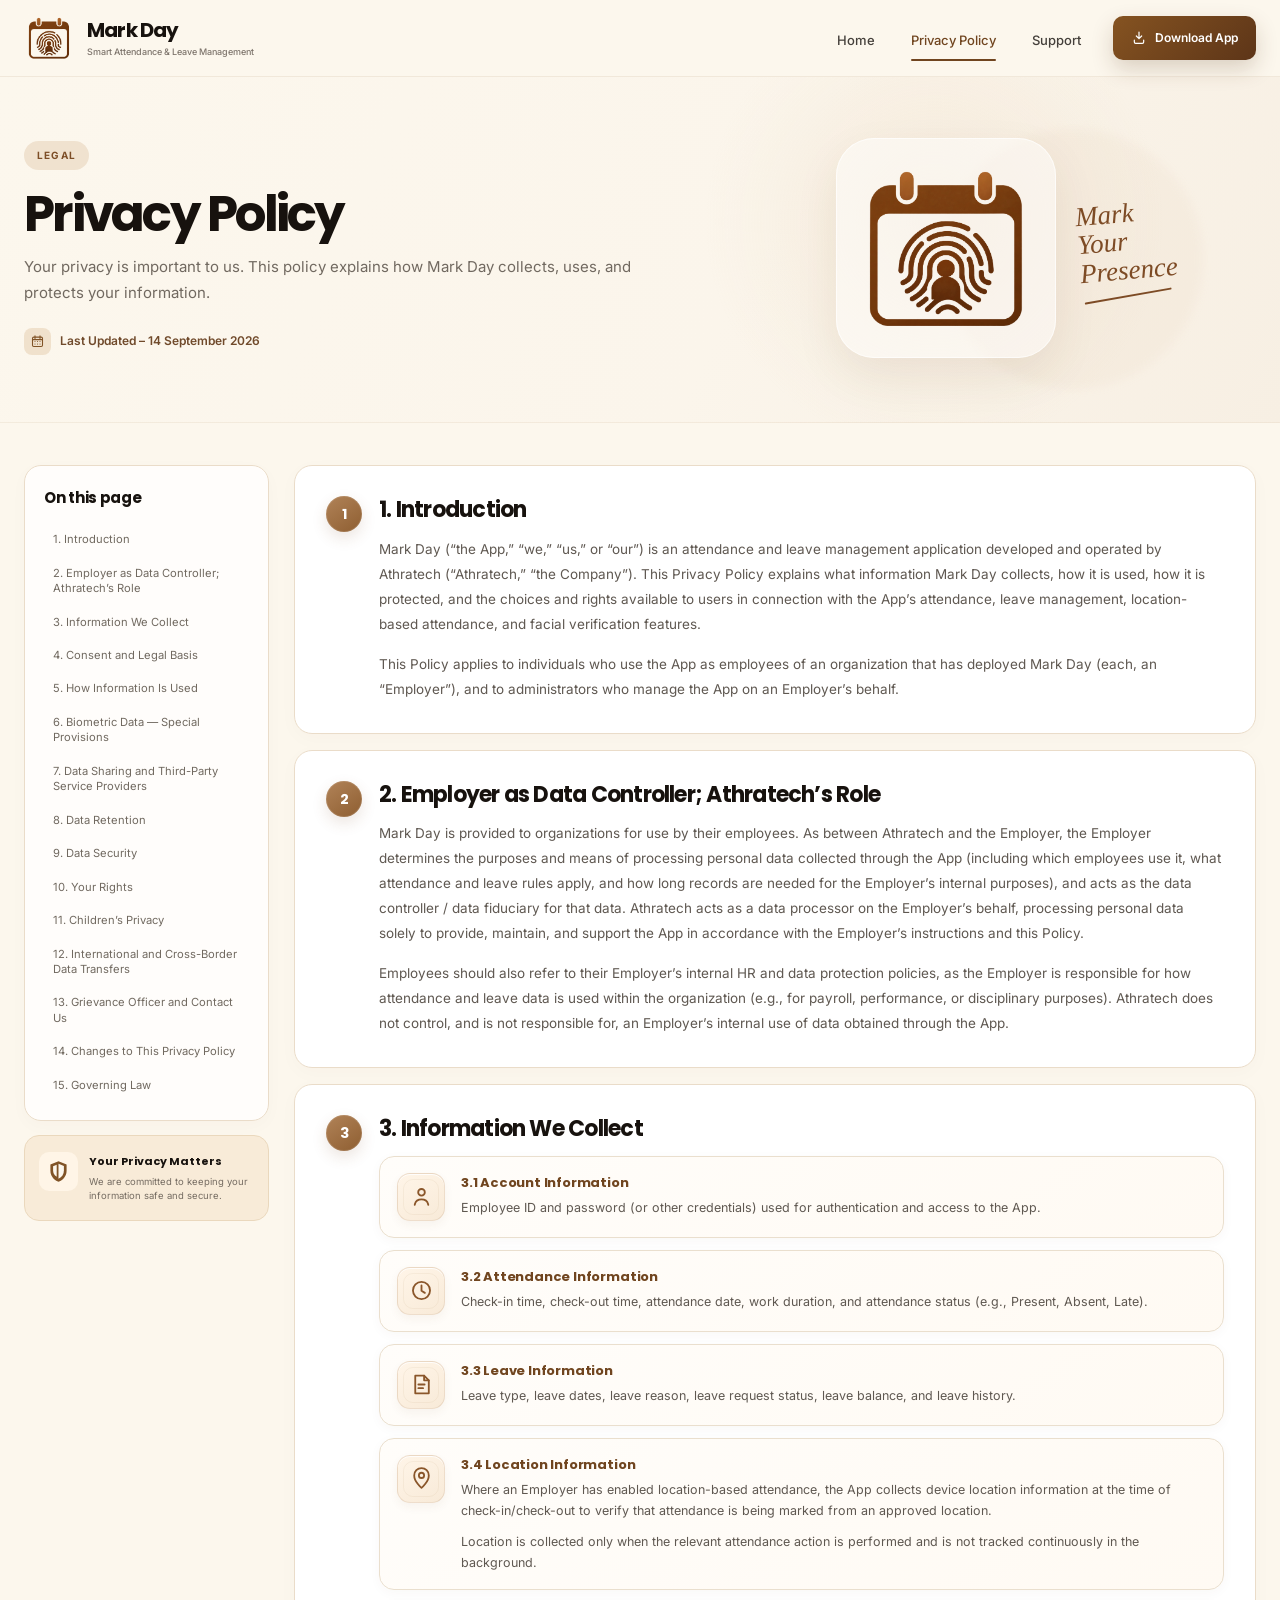
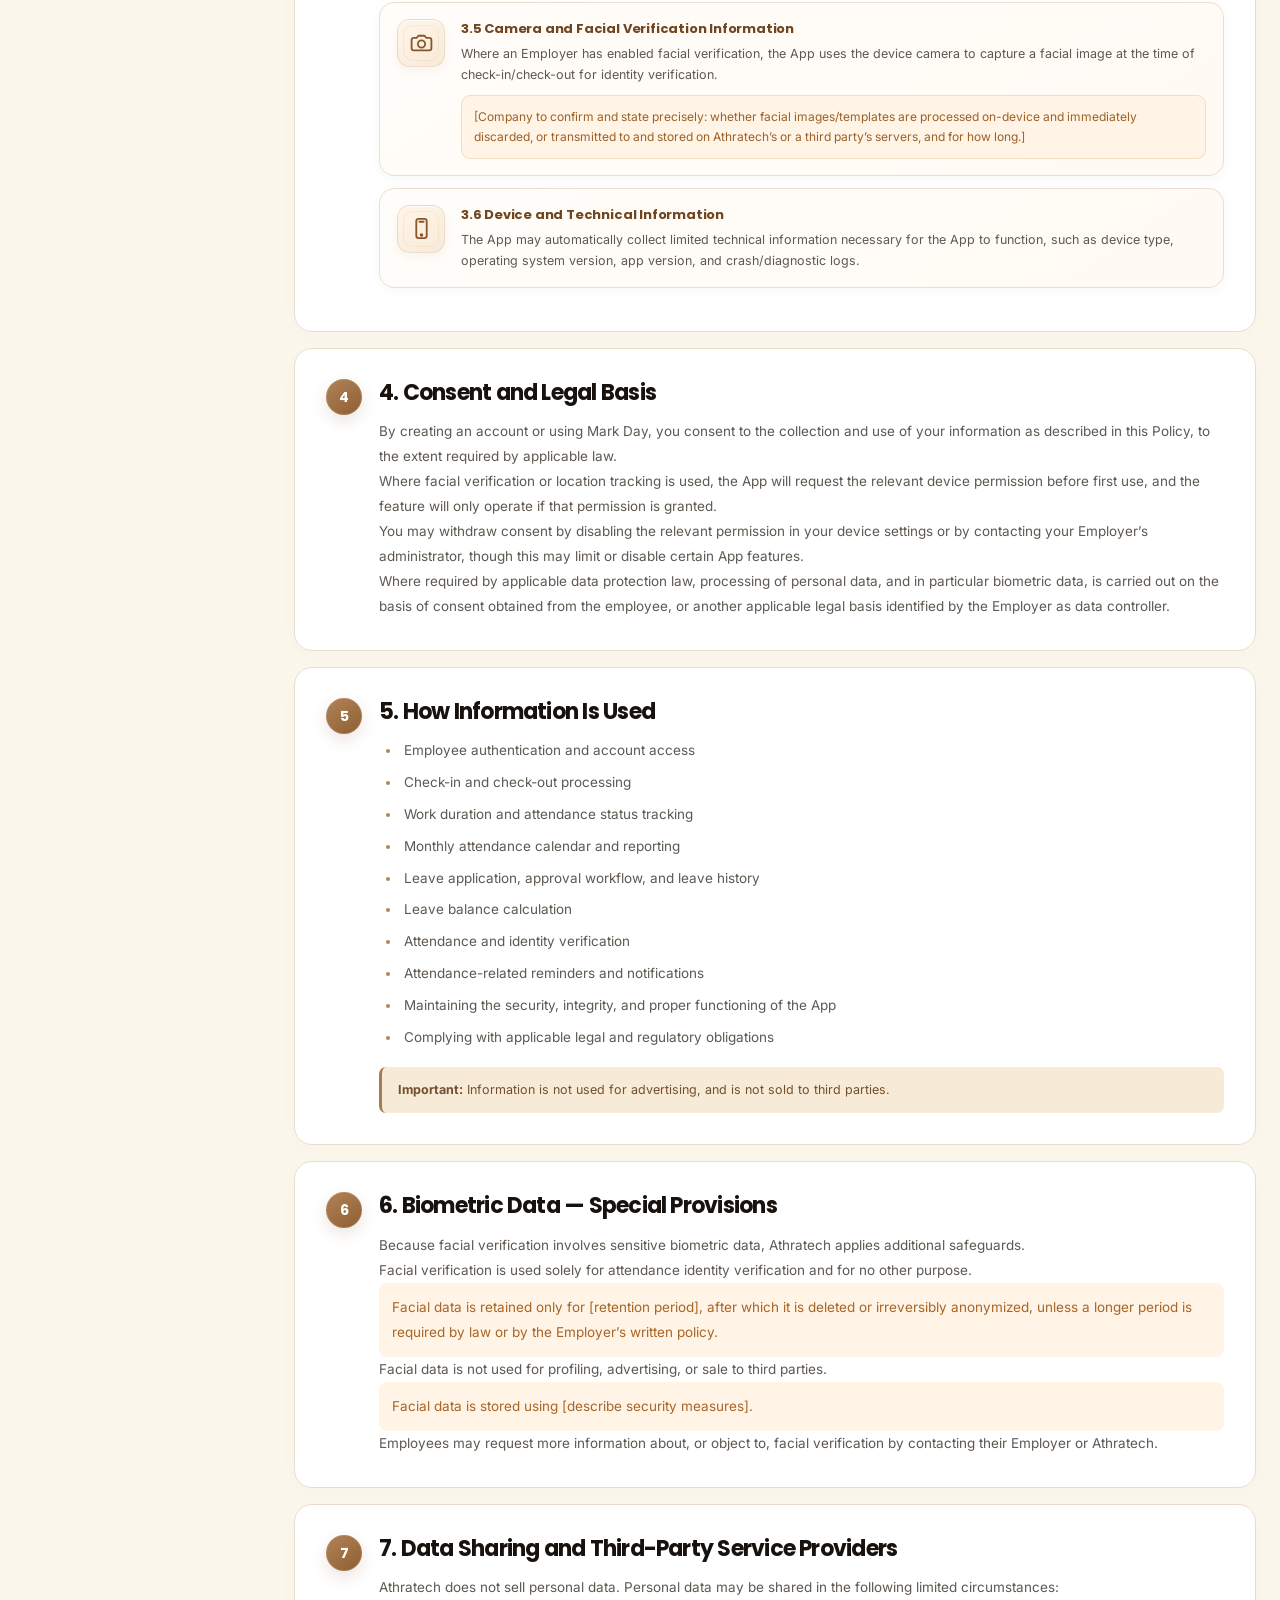
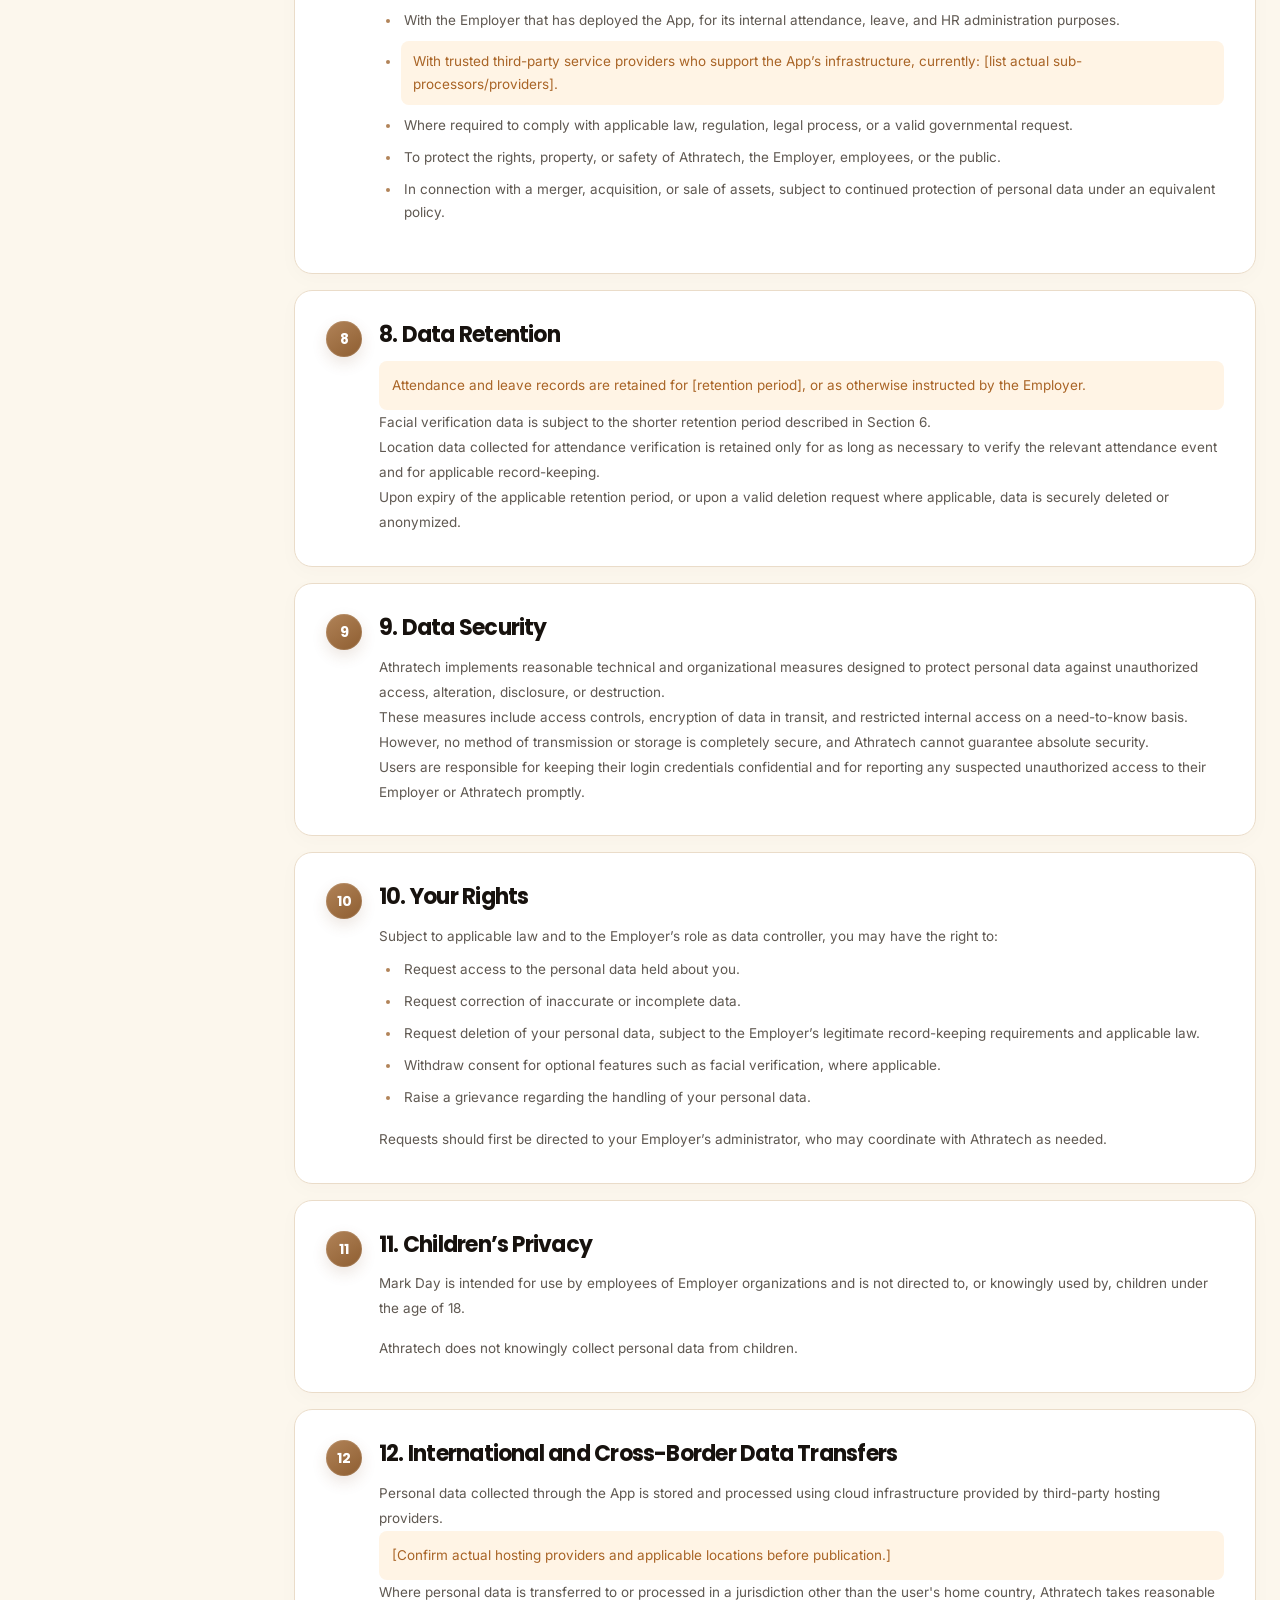
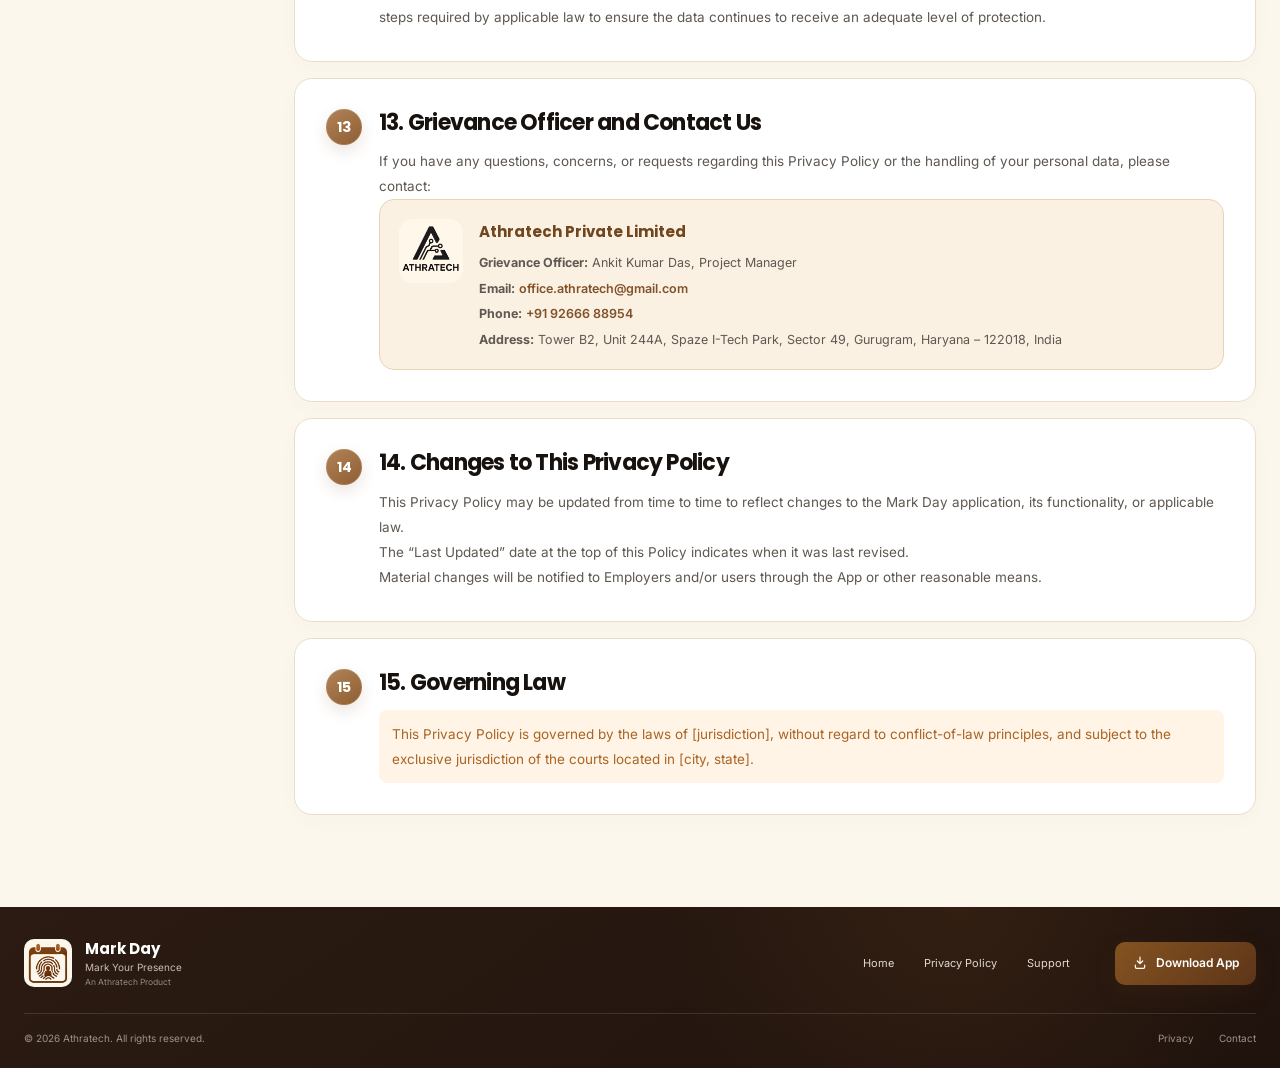
==== commit a5216752: "fix mobile view" ====
--- a/privacy-policy/index.html
+++ b/privacy-policy/index.html
@@ -10,7 +10,7 @@
 
   <title>Privacy Policy | Mark Day</title>
 
-  <link rel="stylesheet" href="../css//style.css">
+  <link rel="stylesheet" href="../css/style.css">
 </head>
 
 <body id="top">
@@ -35,6 +35,12 @@
         <a href="#privacy-policy" class="active">Privacy Policy</a>
         <a href="#contact">Support</a>
       </nav>
+
+      <button class="mobile-menu-btn" type="button" aria-label="Open navigation" aria-expanded="false">
+        <span></span>
+        <span></span>
+        <span></span>
+      </button>
 
       <a href="#contact" class="download-btn">
         <svg viewBox="0 0 24 24" aria-hidden="true">
@@ -45,6 +51,12 @@
 
     </div>
   </header>
+
+  <div class="mobile-nav" aria-hidden="true">
+    <a href="#top">Home</a>
+    <a href="#privacy-policy">Privacy Policy</a>
+    <a href="#contact">Support</a>
+  </div>
 
 
   <!-- ========================= HERO ========================= -->
@@ -127,9 +139,13 @@
         </nav>
       </div>
 
-      <div class="privacy-card">
+      <div class="privacy-card sidebar-privacy-card">
         <div class="privacy-card-icon">
-          <img src="../assets/privacy-icon.png" alt="">
+          <svg class="privacy-shield-svg" viewBox="0 0 24 24" aria-hidden="true">
+  <path class="shield-main" d="M12 2.8L19.2 5.8V11.1C19.2 15.8 16.6 19.2 12 21.2C7.4 19.2 4.8 15.8 4.8 11.1V5.8L12 2.8Z"></path>
+  <path class="shield-inner" d="M12 5.2L16.8 7.2V11C16.8 14.3 15.1 16.8 12 18.4V5.2Z"></path>
+  <path class="shield-highlight" d="M7.2 7.3L10.4 6V16.7C8.2 15.2 7.2 13.2 7.2 10.8V7.3Z"></path>
+</svg>
         </div>
         <div>
           <h3>Your Privacy Matters</h3>
@@ -148,7 +164,8 @@
         <div class="section-body">
           <h2>1. Introduction</h2>
 
-          <p>
+          <div class="section-text">
+<p>
             Mark Day (“the App,” “we,” “us,” or “our”) is an attendance and leave
             management application developed and operated by Athratech
             (“Athratech,” “the Company”). This Privacy Policy explains what
@@ -163,6 +180,7 @@
             an organization that has deployed Mark Day (each, an “Employer”),
             and to administrators who manage the App on an Employer’s behalf.
           </p>
+</div>
         </div>
       </section>
 
@@ -172,7 +190,8 @@
         <div class="section-body">
           <h2>2. Employer as Data Controller; Athratech’s Role</h2>
 
-          <p>
+          <div class="section-text">
+<p>
             Mark Day is provided to organizations for use by their employees.
             As between Athratech and the Employer, the Employer determines the
             purposes and means of processing personal data collected through the
@@ -193,6 +212,7 @@
             not control, and is not responsible for, an Employer’s internal use
             of data obtained through the App.
           </p>
+</div>
         </div>
       </section>
 
@@ -369,30 +389,38 @@
         <div class="section-body">
           <h2>4. Consent and Legal Basis</h2>
 
-          <p>
+          <div class="section-text">
+<p>
             By creating an account or using Mark Day, you consent to the collection
             and use of your information as described in this Policy, to the extent
             required by applicable law.
           </p>
-
-          <p>
+</div>
+
+          <div class="section-text">
+<p>
             Where facial verification or location tracking is used, the App will
             request the relevant device permission before first use, and the
             feature will only operate if that permission is granted.
           </p>
-
-          <p>
+</div>
+
+          <div class="section-text">
+<p>
             You may withdraw consent by disabling the relevant permission in your
             device settings or by contacting your Employer’s administrator,
             though this may limit or disable certain App features.
           </p>
-
-          <p>
+</div>
+
+          <div class="section-text">
+<p>
             Where required by applicable data protection law, processing of personal
             data, and in particular biometric data, is carried out on the basis of
             consent obtained from the employee, or another applicable legal basis
             identified by the Employer as data controller.
           </p>
+</div>
         </div>
       </section>
 
@@ -428,25 +456,37 @@
         <div class="section-body">
           <h2>6. Biometric Data — Special Provisions</h2>
 
-          <p>Because facial verification involves sensitive biometric data, Athratech applies additional safeguards.</p>
-          <p>Facial verification is used solely for attendance identity verification and for no other purpose.</p>
-
-          <p class="placeholder-text">
+          <div class="section-text">
+<p>Because facial verification involves sensitive biometric data, Athratech applies additional safeguards.</p>
+</div>
+          <div class="section-text">
+<p>Facial verification is used solely for attendance identity verification and for no other purpose.</p>
+</div>
+
+          <div class="section-text">
+<p class="placeholder-text">
             Facial data is retained only for [retention period], after which it is
             deleted or irreversibly anonymized, unless a longer period is required
             by law or by the Employer’s written policy.
           </p>
-
-          <p>Facial data is not used for profiling, advertising, or sale to third parties.</p>
-
-          <p class="placeholder-text">
+</div>
+
+          <div class="section-text">
+<p>Facial data is not used for profiling, advertising, or sale to third parties.</p>
+</div>
+
+          <div class="section-text">
+<p class="placeholder-text">
             Facial data is stored using [describe security measures].
           </p>
-
-          <p>
+</div>
+
+          <div class="section-text">
+<p>
             Employees may request more information about, or object to, facial
             verification by contacting their Employer or Athratech.
           </p>
+</div>
         </div>
       </section>
 
@@ -456,10 +496,12 @@
         <div class="section-body">
           <h2>7. Data Sharing and Third-Party Service Providers</h2>
 
-          <p>
+          <div class="section-text">
+<p>
             Athratech does not sell personal data. Personal data may be shared
             in the following limited circumstances:
           </p>
+</div>
 
           <ul class="policy-list">
             <li>
@@ -496,26 +538,34 @@
         <div class="section-body">
           <h2>8. Data Retention</h2>
 
-          <p class="placeholder-text">
+          <div class="section-text">
+<p class="placeholder-text">
             Attendance and leave records are retained for [retention period],
             or as otherwise instructed by the Employer.
           </p>
-
-          <p>
+</div>
+
+          <div class="section-text">
+<p>
             Facial verification data is subject to the shorter retention period
             described in Section 6.
           </p>
-
-          <p>
+</div>
+
+          <div class="section-text">
+<p>
             Location data collected for attendance verification is retained only
             for as long as necessary to verify the relevant attendance event and
             for applicable record-keeping.
           </p>
-
-          <p>
+</div>
+
+          <div class="section-text">
+<p>
             Upon expiry of the applicable retention period, or upon a valid deletion
             request where applicable, data is securely deleted or anonymized.
           </p>
+</div>
         </div>
       </section>
 
@@ -525,27 +575,35 @@
         <div class="section-body">
           <h2>9. Data Security</h2>
 
-          <p>
+          <div class="section-text">
+<p>
             Athratech implements reasonable technical and organizational measures
             designed to protect personal data against unauthorized access,
             alteration, disclosure, or destruction.
           </p>
-
-          <p>
+</div>
+
+          <div class="section-text">
+<p>
             These measures include access controls, encryption of data in transit,
             and restricted internal access on a need-to-know basis.
           </p>
-
-          <p>
+</div>
+
+          <div class="section-text">
+<p>
             However, no method of transmission or storage is completely secure,
             and Athratech cannot guarantee absolute security.
           </p>
-
-          <p>
+</div>
+
+          <div class="section-text">
+<p>
             Users are responsible for keeping their login credentials confidential
             and for reporting any suspected unauthorized access to their Employer
             or Athratech promptly.
           </p>
+</div>
         </div>
       </section>
 
@@ -555,10 +613,12 @@
         <div class="section-body">
           <h2>10. Your Rights</h2>
 
-          <p>
+          <div class="section-text">
+<p>
             Subject to applicable law and to the Employer’s role as data controller,
             you may have the right to:
           </p>
+</div>
 
           <ul class="policy-list">
             <li>Request access to the personal data held about you.</li>
@@ -574,10 +634,12 @@
             <li>Raise a grievance regarding the handling of your personal data.</li>
           </ul>
 
-          <p>
+          <div class="section-text">
+<p>
             Requests should first be directed to your Employer’s administrator,
             who may coordinate with Athratech as needed.
           </p>
+</div>
         </div>
       </section>
 
@@ -587,13 +649,15 @@
         <div class="section-body">
           <h2>11. Children’s Privacy</h2>
 
-          <p>
+          <div class="section-text">
+<p>
             Mark Day is intended for use by employees of Employer organizations
             and is not directed to, or knowingly used by, children under the age
             of 18.
           </p>
 
           <p>Athratech does not knowingly collect personal data from children.</p>
+</div>
         </div>
       </section>
 
@@ -603,21 +667,27 @@
         <div class="section-body">
           <h2>12. International and Cross-Border Data Transfers</h2>
 
-          <p>
+          <div class="section-text">
+<p>
             Personal data collected through the App is stored and processed using
             cloud infrastructure provided by third-party hosting providers.
           </p>
-
-          <p class="placeholder-text">
+</div>
+
+          <div class="section-text">
+<p class="placeholder-text">
             [Confirm actual hosting providers and applicable locations before publication.]
           </p>
-
-          <p>
+</div>
+
+          <div class="section-text">
+<p>
             Where personal data is transferred to or processed in a jurisdiction
             other than the user's home country, Athratech takes reasonable steps
             required by applicable law to ensure the data continues to receive
             an adequate level of protection.
           </p>
+</div>
         </div>
       </section>
 
@@ -627,10 +697,12 @@
         <div class="section-body">
           <h2>13. Grievance Officer and Contact Us</h2>
 
-          <p>
+          <div class="section-text">
+<p>
             If you have any questions, concerns, or requests regarding this
             Privacy Policy or the handling of your personal data, please contact:
           </p>
+</div>
 
           <div class="contact-card">
             <div class="contact-logo">
@@ -671,20 +743,26 @@
         <div class="section-body">
           <h2>14. Changes to This Privacy Policy</h2>
 
-          <p>
+          <div class="section-text">
+<p>
             This Privacy Policy may be updated from time to time to reflect
             changes to the Mark Day application, its functionality, or applicable law.
           </p>
-
-          <p>
+</div>
+
+          <div class="section-text">
+<p>
             The “Last Updated” date at the top of this Policy indicates when
             it was last revised.
           </p>
-
-          <p>
+</div>
+
+          <div class="section-text">
+<p>
             Material changes will be notified to Employers and/or users through
             the App or other reasonable means.
           </p>
+</div>
         </div>
       </section>
 
@@ -694,15 +772,31 @@
         <div class="section-body">
           <h2>15. Governing Law</h2>
 
-          <p class="placeholder-text">
+          <div class="section-text">
+<p class="placeholder-text">
             This Privacy Policy is governed by the laws of [jurisdiction],
             without regard to conflict-of-law principles, and subject to the
             exclusive jurisdiction of the courts located in [city, state].
           </p>
+</div>
         </div>
       </section>
 
     </article>
+
+    <div class="privacy-card mobile-privacy-card">
+      <div class="privacy-card-icon">
+        <svg class="privacy-shield-svg" viewBox="0 0 24 24" aria-hidden="true">
+  <path class="shield-main" d="M12 2.8L19.2 5.8V11.1C19.2 15.8 16.6 19.2 12 21.2C7.4 19.2 4.8 15.8 4.8 11.1V5.8L12 2.8Z"></path>
+  <path class="shield-inner" d="M12 5.2L16.8 7.2V11C16.8 14.3 15.1 16.8 12 18.4V5.2Z"></path>
+  <path class="shield-highlight" d="M7.2 7.3L10.4 6V16.7C8.2 15.2 7.2 13.2 7.2 10.8V7.3Z"></path>
+</svg>
+      </div>
+      <div>
+        <h3>Your Privacy Matters</h3>
+        <p>We are committed to keeping your information safe and secure.</p>
+      </div>
+    </div>
   </main>
 
 
@@ -753,23 +847,95 @@
 
   <script>
     (() => {
-      const button = document.querySelector(".toc-toggle");
-      const nav = document.querySelector("#toc-nav");
-
-      if (!button || !nav) return;
-
-      button.addEventListener("click", () => {
-        const isOpen = button.getAttribute("aria-expanded") === "true";
-        button.setAttribute("aria-expanded", String(!isOpen));
-        nav.classList.toggle("open", !isOpen);
-      });
-
-      nav.querySelectorAll("a").forEach((link) => {
-        link.addEventListener("click", () => {
-          button.setAttribute("aria-expanded", "false");
-          nav.classList.remove("open");
+      const tocButton = document.querySelector(".toc-toggle");
+      const tocNav = document.querySelector("#toc-nav");
+      const mobileMenuButton = document.querySelector(".mobile-menu-btn");
+      const mobileNav = document.querySelector(".mobile-nav");
+      const policySections = document.querySelectorAll(".policy-section");
+
+      if (tocButton && tocNav) {
+        tocButton.addEventListener("click", () => {
+          const isOpen = tocButton.getAttribute("aria-expanded") === "true";
+          tocButton.setAttribute("aria-expanded", String(!isOpen));
+          tocNav.classList.toggle("open", !isOpen);
+        });
+
+        tocNav.querySelectorAll("a").forEach((link) => {
+          link.addEventListener("click", () => {
+            tocButton.setAttribute("aria-expanded", "false");
+            tocNav.classList.remove("open");
+          });
+        });
+      }
+
+      if (mobileMenuButton && mobileNav) {
+        mobileMenuButton.addEventListener("click", () => {
+          const isOpen = mobileMenuButton.getAttribute("aria-expanded") === "true";
+          mobileMenuButton.setAttribute("aria-expanded", String(!isOpen));
+          mobileNav.classList.toggle("open", !isOpen);
+          mobileNav.setAttribute("aria-hidden", String(isOpen));
+        });
+
+        mobileNav.querySelectorAll("a").forEach((link) => {
+          link.addEventListener("click", () => {
+            mobileMenuButton.setAttribute("aria-expanded", "false");
+            mobileNav.classList.remove("open");
+            mobileNav.setAttribute("aria-hidden", "true");
+          });
+        });
+      }
+
+      const setupMobilePolicy = () => {
+        const isMobile = window.matchMedia("(max-width: 620px)").matches;
+
+        policySections.forEach((section, index) => {
+          if (isMobile) {
+            // On first mobile load, keep only the first section open.
+            // Every section (including Introduction) can be opened/closed by the user.
+            if (!section.dataset.mobileInitialized) {
+              section.classList.toggle("mobile-collapsed", index !== 0);
+              section.classList.toggle("mobile-open", index === 0);
+              section.dataset.mobileInitialized = "true";
+            }
+          } else {
+            section.classList.remove("mobile-collapsed", "mobile-open");
+            delete section.dataset.mobileInitialized;
+          }
+        });
+      };
+
+      policySections.forEach((section) => {
+        const heading = section.querySelector("h2");
+        if (!heading) return;
+
+        heading.setAttribute("tabindex", "0");
+        heading.setAttribute("role", "button");
+        heading.setAttribute("aria-expanded", "true");
+
+        const updateAria = () => {
+          const collapsed = section.classList.contains("mobile-collapsed");
+          heading.setAttribute("aria-expanded", collapsed ? "false" : "true");
+        };
+
+        heading.addEventListener("click", () => {
+          if (!window.matchMedia("(max-width: 620px)").matches) return;
+
+          const willCollapse = !section.classList.contains("mobile-collapsed");
+
+          section.classList.toggle("mobile-collapsed", willCollapse);
+          section.classList.toggle("mobile-open", !willCollapse);
+          updateAria();
+        });
+
+        heading.addEventListener("keydown", (event) => {
+          if (event.key !== "Enter" && event.key !== " ") return;
+          event.preventDefault();
+          heading.click();
         });
       });
+
+      setupMobilePolicy();
+      window.addEventListener("resize", setupMobilePolicy);
     })();
   </script>
 
--- a/css/style.css
+++ b/css/style.css
@@ -1807,4 +1807,1393 @@
   .footer-bottom div {
     gap: 18px;
   }
-}+}
+
+
+/* Privacy shield icon */
+.privacy-shield-svg {
+  width: 27px;
+  height: 27px;
+  display: block;
+}
+.privacy-shield-svg .shield-main {
+  fill: #805326;
+}
+.privacy-shield-svg .shield-inner,
+.privacy-shield-svg .shield-highlight {
+  fill: #fcf7ed;
+}
+
+/* =========================================================
+   PREMIUM RESPONSIVE OVERRIDE
+   Desktop/tablet design above remains the visual base.
+   Mobile rules below are intentionally scoped to <= 620px.
+========================================================= */
+
+.mobile-menu-btn,
+.mobile-nav,
+.mobile-privacy-card {
+  display: none;
+}
+
+@media (max-width: 900px) {
+  .site-header {
+    position: sticky;
+    top: 0;
+    z-index: 100;
+  }
+
+  .header-inner {
+    min-height: 68px;
+    gap: 12px;
+  }
+
+  .brand {
+    min-width: 0;
+    flex: 1;
+  }
+
+  .download-btn {
+    display: none;
+  }
+
+  .mobile-menu-btn {
+    width: 42px;
+    height: 42px;
+    padding: 0;
+    border: 0;
+    border-radius: 12px;
+    background: transparent;
+    display: flex;
+    flex-direction: column;
+    align-items: center;
+    justify-content: center;
+    gap: 4px;
+    cursor: pointer;
+  }
+
+  .mobile-menu-btn span {
+    width: 19px;
+    height: 2px;
+    border-radius: 10px;
+    background: #2b1b12;
+    transition: transform .2s ease, opacity .2s ease;
+  }
+
+  .mobile-menu-btn[aria-expanded="true"] span:nth-child(1) {
+    transform: translateY(6px) rotate(45deg);
+  }
+
+  .mobile-menu-btn[aria-expanded="true"] span:nth-child(2) {
+    opacity: 0;
+  }
+
+  .mobile-menu-btn[aria-expanded="true"] span:nth-child(3) {
+    transform: translateY(-6px) rotate(-45deg);
+  }
+
+  .mobile-nav {
+    position: fixed;
+    top: 74px;
+    left: 14px;
+    right: 14px;
+    z-index: 110;
+    width: auto;
+    margin: 0;
+    padding: 8px;
+    border: 1px solid var(--border);
+    border-radius: 16px;
+    background: rgba(255, 253, 250, .98);
+    box-shadow: 0 18px 42px rgba(72, 45, 23, .14);
+  }
+
+  .mobile-nav.open {
+    display: flex;
+    flex-direction: column;
+  }
+
+  .mobile-nav a {
+    padding: 12px 13px;
+    border-radius: 10px;
+    color: #3f3934;
+    font-size: 13px;
+    font-weight: 600;
+  }
+
+  .mobile-nav a:hover,
+  .mobile-nav a:active {
+    background: #f7eee1;
+    color: var(--brown-dark);
+  }
+}
+
+@media (max-width: 620px) {
+  html {
+    scroll-padding-top: 74px;
+  }
+
+  body {
+    background: #fcf7ed;
+    font-size: 14px;
+  }
+
+  .container {
+    width: calc(100% - 28px);
+  }
+
+  /* ================= HEADER ================= */
+
+  .site-header {
+    background: rgba(252, 247, 237, .97);
+    border-bottom: 1px solid rgba(166, 124, 82, .10);
+  }
+
+  .header-inner {
+    min-height: 66px;
+  }
+
+  .brand {
+    gap: 10px;
+  }
+
+  .brand-logo-wrap,
+  .brand-logo {
+    width: 38px;
+    height: 38px;
+    flex-basis: 38px;
+    border-radius: 9px;
+  }
+
+  .brand-name {
+    font-size: 18px;
+    letter-spacing: -.035em;
+  }
+
+  .brand-subtitle {
+    display: none;
+  }
+
+  .mobile-menu-btn {
+    width: 40px;
+    height: 40px;
+  }
+
+  /* ================= HERO ================= */
+
+  .hero {
+    border-bottom: 0;
+    background:
+      radial-gradient(circle at 68% 70%, rgba(222, 197, 163, .25), transparent 35%),
+      linear-gradient(180deg, #fcf7ed 0%, #fbf4e9 100%);
+  }
+
+  .hero-inner {
+    display: flex;
+    flex-direction: column;
+    align-items: stretch;
+    gap: 0;
+    min-height: 0;
+    padding: 29px 0 22px;
+  }
+
+  .hero-content {
+    max-width: none;
+  }
+
+  .eyebrow {
+    padding: 5px 10px;
+    font-size: 9px;
+    letter-spacing: .10em;
+  }
+
+  .hero h1 {
+    margin: 12px 0 9px;
+    font-size: clamp(31px, 9vw, 37px);
+    line-height: 1.05;
+    letter-spacing: -.055em;
+  }
+
+  .hero-description {
+    max-width: 360px;
+    font-size: 12.5px;
+    line-height: 1.62;
+  }
+
+  .updated-date {
+    margin-top: 17px;
+    gap: 8px;
+    font-size: 10.5px;
+  }
+
+  .date-icon {
+    width: 24px;
+    height: 24px;
+    border-radius: 7px;
+  }
+
+  .date-icon svg {
+    width: 14px;
+    height: 14px;
+  }
+
+  .hero-visual {
+    min-height: 145px;
+    margin-top: 5px;
+    gap: 11px;
+    justify-content: center;
+    align-items: center;
+  }
+
+  .hero-logo-orb {
+    width: 140px;
+    height: 140px;
+    border-radius: 32px;
+    background: rgba(255, 255, 255, .34);
+    box-shadow: none;
+  }
+
+  .hero-logo-orb img {
+    width: 128px;
+    height: 128px;
+  }
+
+  .hero-script {
+    font-size: 20px;
+    line-height: 1.02;
+  }
+
+  .hero-script span {
+    width: 63px;
+    margin-top: 8px;
+  }
+
+  /* ================= MAIN ================= */
+
+  .main-layout {
+    width: calc(100% - 28px);
+    display: flex;
+    flex-direction: column;
+    gap: 11px;
+    padding-top: 0;
+    padding-bottom: 32px;
+  }
+
+  .sidebar {
+    width: 100%;
+    order: -1;
+    position: static;
+  }
+
+  /* ================= ON THIS PAGE ================= */
+
+  .toc-card {
+    padding: 0;
+    overflow: hidden;
+    border-radius: 14px;
+    background: rgba(255, 255, 255, .90);
+    box-shadow: 0 5px 18px rgba(75, 48, 26, .055);
+  }
+
+  .toc-heading {
+    display: none;
+  }
+
+  .toc-toggle {
+    width: 100%;
+    min-height: 52px;
+    padding: 12px 13px;
+    display: flex;
+    align-items: center;
+    border: 0;
+    background: transparent;
+    color: #211a15;
+    cursor: pointer;
+    text-align: left;
+    font-family: var(--font-display);
+    font-size: 12px;
+    font-weight: 700;
+  }
+
+  .toc-toggle::before {
+    content: "☷";
+    margin-right: 8px;
+    color: #7c4b25;
+    font-size: 15px;
+  }
+
+  .toc-toggle span {
+    margin-right: auto;
+  }
+
+  .toc-toggle svg {
+    width: 17px;
+    height: 17px;
+    padding: 3px;
+    border-radius: 6px;
+    background: #f5f0e9;
+    fill: none;
+    stroke: #4c3928;
+    stroke-width: 1.8;
+    stroke-linecap: round;
+    stroke-linejoin: round;
+    transition: transform .2s ease;
+  }
+
+  .toc-toggle[aria-expanded="true"] svg {
+    transform: rotate(180deg);
+  }
+
+  .toc-card nav {
+    display: none;
+    padding: 0 9px 10px;
+  }
+
+  .toc-card nav.open {
+    display: flex;
+  }
+
+  .toc-card nav a {
+    padding: 9px 10px;
+    font-size: 10.5px;
+    line-height: 1.4;
+  }
+
+  /* ================= POLICY CARDS ================= */
+
+  .policy-content {
+    width: 100%;
+  }
+
+  .policy-section {
+    display: grid;
+    grid-template-columns: 34px minmax(0, 1fr);
+    gap: 10px;
+    margin-bottom: 9px;
+    padding: 17px 14px;
+    border-radius: 14px;
+    box-shadow: 0 4px 16px rgba(80, 50, 25, .035);
+  }
+
+  .section-number {
+    width: 34px;
+    height: 34px;
+    font-size: 12px;
+    align-self: start;
+  }
+
+  .section-body {
+    min-width: 0;
+  }
+
+  .policy-section h2 {
+    position: relative;
+    margin: 2px 25px 0 0;
+    padding: 0 0 1px;
+    color: #17120e;
+    font-family: var(--font-display);
+    font-size: 15px;
+    line-height: 1.28;
+    letter-spacing: -.025em;
+    cursor: pointer;
+    user-select: none;
+  }
+
+  .policy-section h2:focus-visible {
+    outline: 2px solid rgba(166, 124, 82, .55);
+    outline-offset: 4px;
+    border-radius: 4px;
+  }
+
+  .policy-section h2::after {
+    content: "⌄";
+    position: absolute;
+    right: -20px;
+    top: -1px;
+    color: #2b211a;
+    font-family: Arial, sans-serif;
+    font-size: 17px;
+    line-height: 1;
+    transition: transform .2s ease;
+  }
+
+  .policy-section.mobile-collapsed h2::after {
+    transform: rotate(0deg);
+  }
+
+  .policy-section.mobile-open h2::after,
+  .policy-section:not(.mobile-collapsed) h2::after {
+    transform: rotate(180deg);
+  }
+
+  /* The important fix:
+     there is NO special rule forcing Introduction open.
+     Therefore section 1 closes exactly like every other section. */
+  .policy-section.mobile-collapsed .section-body > :not(h2) {
+    display: none !important;
+  }
+
+  .policy-section.mobile-open .section-body > :not(h2) {
+    display: revert;
+  }
+
+  .policy-section.mobile-collapsed {
+    min-height: 66px;
+    align-items: start;
+  }
+
+  .policy-section p,
+  .policy-list li {
+    font-size: 11.5px;
+    line-height: 1.68;
+  }
+
+  .policy-section p {
+    margin-bottom: 13px;
+  }
+
+  .policy-list {
+    padding-left: 19px;
+  }
+
+  .policy-list li {
+    margin: 7px 0;
+  }
+
+  /* ================= SECTION 3 INFO CARDS ================= */
+
+  .info-card {
+    display: flex;
+    gap: 10px;
+    margin: 9px 0;
+    padding: 12px;
+    border-radius: 12px;
+    box-shadow: none;
+  }
+
+  .info-card:hover {
+    transform: none;
+    box-shadow: none;
+  }
+
+  .info-icon {
+    width: 37px;
+    height: 37px;
+    min-width: 37px;
+    flex-basis: 37px;
+    border-radius: 10px;
+  }
+
+  .info-icon::after {
+    inset: 4px;
+    border-radius: 7px;
+  }
+
+  .info-icon svg {
+    width: 20px;
+    height: 20px;
+  }
+
+  .info-card h3 {
+    margin: 0 0 4px;
+    font-size: 11.5px;
+    line-height: 1.35;
+  }
+
+  .info-card p {
+    font-size: 10.8px;
+    line-height: 1.62;
+  }
+
+  .info-card .placeholder-text {
+    padding: 9px;
+    font-size: 10.5px;
+  }
+
+  /* ================= CONTACT ================= */
+
+  .contact-card {
+    display: flex;
+    gap: 11px;
+    padding: 13px;
+    border-radius: 13px;
+  }
+
+  .contact-logo {
+    width: 48px;
+    height: 48px;
+    flex-basis: 48px;
+  }
+
+  .contact-logo img {
+    width: 48px;
+    height: 48px;
+  }
+
+  .contact-content h3 {
+    font-size: 12.5px;
+  }
+
+  .contact-content p {
+    font-size: 10.8px;
+  }
+
+  /* ================= MOBILE PRIVACY CARD ================= */
+
+  .sidebar-privacy-card {
+    display: none;
+  }
+
+  .mobile-privacy-card {
+    display: flex;
+    width: 100%;
+    margin: 1px 0 4px;
+    padding: 14px;
+    gap: 12px;
+    align-items: flex-start;
+    border: 1px solid #ead8bd;
+    border-radius: 14px;
+    background: #f8ebd8;
+  }
+
+  .mobile-privacy-card .privacy-card-icon {
+    width: 42px;
+    height: 42px;
+    flex: 0 0 42px;
+  }
+
+  .mobile-privacy-card .privacy-card-icon img {
+    width: 42px;
+    height: 42px;
+    object-fit: cover;
+  }
+
+  .mobile-privacy-card h3 {
+    margin: 0 0 4px;
+    font-family: var(--font-display);
+    font-size: 11.5px;
+    line-height: 1.3;
+  }
+
+  .mobile-privacy-card p {
+    margin: 0;
+    color: #746b61;
+    font-size: 10px;
+    line-height: 1.55;
+  }
+
+  /* ================= FOOTER ================= */
+  /* Intentionally NOT centered. Premium mobile footer with left-aligned
+     brand/navigation and a compact action button. */
+
+   /* ================= FOOTER ================= */
+
+.site-footer {
+  padding: 28px 0 18px;
+  text-align: left;
+}
+
+.footer-main {
+  display: grid;
+  grid-template-columns: 1fr auto;
+  align-items: center;
+  gap: 17px 18px;
+  padding-bottom: 20px;
+}
+
+/* Logo + Mark Day */
+.footer-brand {
+  width: auto;
+  display: flex;
+  flex-direction: row;
+  align-items: center;
+  justify-content: flex-start;
+  gap: 10px;
+  text-align: left;
+}
+
+/* Logo */
+.footer-logo-wrap,
+.footer-logo-wrap img {
+  width: 44px;
+  height: 44px;
+}
+
+/* Download button → RIGHT of logo */
+.footer-download {
+  grid-column: 2;
+  grid-row: 1;
+
+  justify-self: end;
+
+  padding: 10px 15px;
+  font-size: 10.5px;
+}
+
+/* Footer navigation → below */
+.footer-nav {
+  grid-column: 1 / -1;
+  grid-row: 2;
+
+  width: 100%;
+
+  display: flex;
+  justify-content: flex-start;
+  align-items: center;
+
+  flex-wrap: wrap;
+  gap: 16px 20px;
+
+  font-size: 10.5px;
+}
+
+/* Bottom */
+.footer-bottom {
+  display: flex;
+  flex-direction: column;
+  align-items: flex-start;
+  justify-content: flex-start;
+
+  gap: 10px;
+
+  text-align: left;
+  font-size: 9px;
+}
+
+.footer-bottom div {
+  display: flex;
+  justify-content: flex-start;
+  gap: 18px;
+}
+  
+  
+ 
+
+ 
+
+   
+ 
+
+  
+}
+
+@media (max-width: 380px) {
+  .container,
+  .main-layout {
+    width: calc(100% - 22px);
+  }
+
+  .hero-inner {
+    padding-top: 25px;
+  }
+
+  .hero h1 {
+    font-size: 31px;
+  }
+
+  .hero-description {
+    font-size: 12px;
+  }
+
+  .hero-logo-orb {
+    width: 128px;
+    height: 128px;
+  }
+
+  .hero-logo-orb img {
+    width: 117px;
+    height: 117px;
+  }
+
+  .hero-script {
+    font-size: 18px;
+  }
+
+  .policy-section {
+    grid-template-columns: 32px minmax(0, 1fr);
+    padding: 15px 12px;
+  }
+
+  .section-number {
+    width: 32px;
+    height: 32px;
+  }
+
+  .mobile-privacy-card {
+    padding: 13px;
+  }
+}
+
+
+@media (max-width: 620px) {
+  .mobile-privacy-card .privacy-shield-svg {
+    width: 27px;
+    height: 27px;
+  }
+}
+
+
+/* =========================================================
+   FINAL MOBILE TYPOGRAPHY / SPACING OVERRIDES
+   Keep Poppins for headings and Inter for body copy.
+   These rules intentionally come last so they override the
+   earlier responsive blocks without changing the desktop design.
+========================================================= */
+
+@media (max-width: 620px) {
+  body {
+    font-family: var(--font-body);
+    font-size: 13px;
+  }
+
+  .policy-section {
+    grid-template-columns: 34px minmax(0, 1fr);
+    gap: 12px;
+    padding: 17px 14px 18px;
+    margin-bottom: 10px;
+  }
+
+  .policy-section h2 {
+    margin: 1px 24px 10px 0;
+    padding: 0;
+    font-family: var(--font-display);
+    font-size: 14px;
+    font-weight: 600;
+    line-height: 1.38;
+    letter-spacing: -.018em;
+  }
+
+  .policy-section p,
+  .policy-list li {
+    font-family: var(--font-body);
+    font-size: 11px;
+    line-height: 1.78;
+  }
+
+  .policy-section p {
+    margin: 0 0 14px;
+  }
+
+  .policy-list {
+    padding-left: 19px;
+    margin-top: 7px;
+  }
+
+  .policy-list li {
+    margin: 8px 0;
+  }
+
+  .info-card {
+    gap: 10px;
+    padding: 12px;
+    margin: 10px 0;
+  }
+
+  .info-card h3 {
+    margin: 0 0 5px;
+    font-family: var(--font-display);
+    font-size: 10.8px;
+    font-weight: 600;
+    line-height: 1.4;
+    letter-spacing: -.01em;
+  }
+
+  .info-card p {
+    margin: 0;
+    font-family: var(--font-body);
+    font-size: 10.2px;
+    line-height: 1.68;
+  }
+
+  .info-card .placeholder-text {
+    font-size: 10.2px;
+    line-height: 1.68;
+  }
+
+  .mobile-privacy-card h3 {
+    font-family: var(--font-display);
+    font-size: 10.8px;
+    font-weight: 600;
+    line-height: 1.4;
+  }
+
+  .mobile-privacy-card p {
+    font-family: var(--font-body);
+    font-size: 10px;
+    line-height: 1.65;
+  }
+
+  .contact-content h3 {
+    font-family: var(--font-display);
+    font-size: 12px;
+  }
+
+  .contact-content p {
+    font-family: var(--font-body);
+    font-size: 10.5px;
+    line-height: 1.65;
+  }
+
+  .hero h1 {
+    font-family: var(--font-display);
+    font-size: 29px;
+    line-height: 1.08;
+  }
+
+  .hero-description {
+    font-family: var(--font-body);
+    font-size: 12px;
+    line-height: 1.68;
+  }
+}
+
+@media (max-width: 380px) {
+  .policy-section {
+    grid-template-columns: 32px minmax(0, 1fr);
+    gap: 11px;
+    padding: 16px 12px 17px;
+  }
+
+  .section-number {
+    width: 32px;
+    height: 32px;
+  }
+
+  .policy-section h2 {
+    font-size: 13.5px;
+    line-height: 1.4;
+  }
+
+  .policy-section p,
+  .policy-list li {
+    font-size: 10.6px;
+    line-height: 1.78;
+  }
+
+  .info-card h3 {
+    font-size: 10.4px;
+  }
+
+  .info-card p,
+  .info-card .placeholder-text {
+    font-size: 9.9px;
+  }
+
+  .hero h1 {
+    font-size: 27px;
+  }
+}
+
+/* =========================================================
+   FINAL MOBILE TEXT / PARAGRAPH SPACING FIX
+   Desktop typography remains unchanged.
+========================================================= */
+
+@media (max-width: 620px) {
+
+  /* Give the text area a little breathing room below the heading. */
+  .section-body {
+    min-width: 0;
+    margin-top: 8px;
+  }
+
+  /* Match desktop paragraph spacing. */
+  .policy-section p {
+    margin-top: 0;
+    margin-right: 0;
+    margin-bottom: 15px;
+    margin-left: 0;
+
+    font-family: var(--font-body);
+    font-size: 11px;
+    line-height: 1.85;
+  }
+
+  /* Do not leave extra space after the final paragraph. */
+  .policy-section p:last-child {
+    margin-bottom: 0;
+  }
+
+  /* Multiple paragraphs inside Section 3 information cards. */
+  .info-card p {
+    margin: 0;
+    font-family: var(--font-body);
+    font-size: 10.2px;
+    line-height: 1.68;
+  }
+
+  .info-card p + p {
+    margin-top: 10px;
+  }
+
+  /* Placeholder paragraphs keep the same comfortable spacing. */
+  .info-card .placeholder-text {
+    margin-top: 10px;
+    font-size: 10.2px;
+    line-height: 1.68;
+  }
+
+  /* Contact card paragraphs. */
+  .contact-content p {
+    margin: 5px 0;
+    font-family: var(--font-body);
+    font-size: 10.5px;
+    line-height: 1.65;
+  }
+}
+
+@media (max-width: 380px) {
+
+  .section-body {
+    margin-top: 7px;
+  }
+
+  .policy-section p {
+    margin-bottom: 15px;
+    font-size: 10.6px;
+    line-height: 1.85;
+  }
+
+  .policy-section p:last-child {
+    margin-bottom: 0;
+  }
+
+  .info-card p {
+    font-size: 9.9px;
+    line-height: 1.68;
+  }
+
+  .info-card p + p {
+    margin-top: 10px;
+  }
+}
+
+
+/* =========================================================
+   MARK DAY - FINAL MOBILE SPACING FIX
+   Desktop styles remain unchanged.
+   Text/content is NOT changed.
+========================================================= */
+
+@media (max-width: 620px) {
+  .policy-section {
+    grid-template-columns: 32px minmax(0, 1fr);
+    gap: 8px;
+    padding: 16px 10px;
+    margin-bottom: 9px;
+  }
+
+  .section-number {
+    width: 32px;
+    height: 32px;
+    min-width: 32px;
+  }
+
+  .section-body {
+    width: 100%;
+    min-width: 0;
+    margin-top: 0;
+  }
+
+  .policy-section h2 {
+    margin: 1px 16px 10px 0;
+    padding: 0;
+  }
+
+  /* Equal paragraph spacing across all policy sections. */
+  .policy-section p {
+    margin: 0 0 12px;
+  }
+
+  .policy-section p:last-child {
+    margin-bottom: 0;
+  }
+
+  /* Paragraphs separated by .section-text get the same spacing. */
+  .section-text {
+    margin: 0;
+  }
+
+  .section-text + .section-text {
+    margin-top: 12px;
+  }
+
+  .section-text + .section-text p {
+    margin-top: 0;
+  }
+
+  .policy-list {
+    margin-top: 6px;
+    padding-left: 18px;
+  }
+
+  .policy-list li {
+    margin: 7px 0;
+  }
+
+  /* Section 3 cards: consistent inner spacing. */
+  .info-card {
+    width: 100%;
+    min-width: 0;
+    gap: 9px;
+    margin: 9px 0;
+    padding: 11px;
+  }
+
+  .info-content {
+    min-width: 0;
+    flex: 1;
+  }
+
+  .info-card h3 {
+    margin: 0 0 5px;
+  }
+
+  .info-card p {
+    margin: 0;
+  }
+
+  .info-card p + p {
+    margin-top: 10px;
+  }
+
+  .contact-card {
+    width: 100%;
+    min-width: 0;
+    gap: 10px;
+    padding: 12px;
+  }
+
+  .contact-content {
+    min-width: 0;
+    flex: 1;
+  }
+
+  .contact-content p {
+    margin: 5px 0;
+  }
+}
+
+@media (max-width: 380px) {
+  .policy-section {
+    grid-template-columns: 32px minmax(0, 1fr);
+    gap: 8px;
+    padding: 15px 9px;
+  }
+
+  .policy-section h2 {
+    margin-right: 10px;
+  }
+
+  .policy-section p {
+    margin-bottom: 12px;
+  }
+
+  .section-text + .section-text {
+    margin-top: 12px;
+  }
+
+  .info-card {
+    gap: 8px;
+    padding: 10px;
+  }
+}
+
+
+/* =========================================================
+   MARK DAY - MOBILE STRUCTURAL SPACING FIX V2
+
+   IMPORTANT:
+   - Desktop layout is untouched.
+   - No HTML/text/content changes are required.
+   - This block intentionally comes LAST so all previous
+     mobile spacing overrides are normalized here.
+
+   Main fix:
+   Paragraph spacing is controlled by the paragraph group
+   (.section-text) instead of relying on paragraph margin
+   collapsing. This keeps the distance identical on mobile.
+========================================================= */
+
+@media (max-width: 620px) {
+
+  /* ---------------------------------------------------------
+     POLICY CARD
+     Keep the number close to the content and maximize the
+     available text width on small screens.
+  --------------------------------------------------------- */
+
+  .policy-section {
+    display: grid;
+    grid-template-columns: 32px minmax(0, 1fr);
+    column-gap: 9px;
+    align-items: start;
+
+    width: 100%;
+    min-width: 0;
+
+    padding: 16px 10px;
+    margin: 0 0 10px;
+
+    box-sizing: border-box;
+  }
+
+  .section-number {
+    width: 32px;
+    height: 32px;
+    min-width: 32px;
+    margin: 0;
+  }
+
+  .section-body {
+    width: 95%;
+    min-width: 0;
+    margin: 0;
+    padding: 0;
+  }
+
+  /* ---------------------------------------------------------
+     HEADING
+     One consistent gap between heading and first paragraph.
+  --------------------------------------------------------- */
+
+  .policy-section h2 {
+    
+    padding: 0;
+
+    font-size: 14px;
+    line-height: 1.38;
+    letter-spacing: -0.018em;
+
+    box-sizing: border-box;
+  }
+
+  /* ---------------------------------------------------------
+     PARAGRAPH GROUPS
+
+     Do NOT use paragraph bottom margins here. A flex column
+     gives us a real, fixed gap between every paragraph and
+     prevents browser margin-collapsing differences on mobile.
+  --------------------------------------------------------- */
+
+  .section-text {
+    width: 100%;
+    min-width: 0;
+
+    display: flex;
+    flex-direction: column;
+    gap: 15px;
+
+    margin: 0;
+    padding: 0;
+  }
+
+  .section-text p,
+  .section-text p:last-child {
+    width: 100%;
+    margin: 0;
+    padding: 0;
+
+    font-size: 11px;
+    line-height: 1.78;
+
+    box-sizing: border-box;
+  }
+
+  /* Some sections use multiple .section-text wrappers instead
+     of multiple <p> tags in one wrapper. Give those wrappers the
+     exact same 15px vertical separation. */
+
+  .section-body > .section-text + .section-text {
+    margin-top: 15px;
+  }
+
+  /* Never let a paragraph wrapper add an accidental bottom gap. */
+
+  .section-body > .section-text:last-child {
+    margin-bottom: 0;
+  }
+
+  /* ---------------------------------------------------------
+     LISTS
+  --------------------------------------------------------- */
+
+  .policy-list {
+    width: 100%;
+    margin: 0;
+    padding-left: 18px;
+    box-sizing: border-box;
+  }
+
+  .policy-list li {
+    margin: 0 0 9px;
+    padding-left: 2px;
+
+    font-size: 11px;
+    line-height: 1.72;
+  }
+
+  .policy-list li:last-child {
+    margin-bottom: 0;
+  }
+
+  /* ---------------------------------------------------------
+     INFORMATION CARDS — SECTION 3
+
+     Keep icon and text aligned, while making the text column
+     use all remaining width. Paragraphs inside one card use
+     the same fixed gap as normal policy paragraphs.
+  --------------------------------------------------------- */
+
+  .info-card {
+    display: flex;
+    align-items: flex-start;
+
+    width: 100%;
+    min-width: 0;
+    box-sizing: border-box;
+
+    gap: 9px;
+    margin: 10px 0;
+    padding: 11px;
+  }
+
+  .info-icon {
+    flex: 0 0 37px;
+    width: 37px;
+    height: 37px;
+  }
+
+  .info-content {
+    min-width: 0;
+    flex: 1 1 auto;
+    width: 0;
+
+    display: flex;
+    flex-direction: column;
+  }
+
+  .info-card h3 {
+    width: 100%;
+    margin: 0 0 6px;
+    padding: 0;
+
+    font-size: 11px;
+    line-height: 1.4;
+  }
+
+  .info-card p,
+  .info-card p:last-child {
+    width: 100%;
+    margin: 0;
+    padding: 0;
+
+    font-size: 10.2px;
+    line-height: 1.68;
+  }
+
+  .info-card p + p {
+    margin-top: 12px;
+  }
+
+  .info-card .placeholder-text {
+    margin-top: 12px;
+    padding: 9px 10px;
+  }
+
+  /* ---------------------------------------------------------
+     CONTACT CARD
+  --------------------------------------------------------- */
+
+  .contact-card {
+    display: flex;
+    align-items: flex-start;
+
+    width: 100%;
+    min-width: 0;
+    box-sizing: border-box;
+
+    gap: 10px;
+    padding: 12px;
+  }
+
+  .contact-logo {
+    flex: 0 0 48px;
+    width: 48px;
+    height: 48px;
+  }
+
+  .contact-logo img {
+    width: 48px;
+    height: 48px;
+  }
+
+  .contact-content {
+    min-width: 0;
+    flex: 1 1 auto;
+    width: 0;
+  }
+
+  .contact-content h3 {
+    margin: 0 0 6px;
+  }
+
+  .contact-content p {
+    margin: 0 0 9px;
+    font-size: 10.5px;
+    line-height: 1.65;
+  }
+
+  .contact-content p:last-child {
+    margin-bottom: 0;
+  }
+}
+
+
+/* =========================================================
+   EXTRA SMALL PHONES
+   Same structure, slightly tighter outer padding only.
+========================================================= */
+
+@media (max-width: 380px) {
+
+  .policy-section {
+    grid-template-columns: 31px minmax(0, 1fr);
+    column-gap: 8px;
+    padding: 15px 9px;
+  }
+
+  .section-number {
+    width: 31px;
+    height: 31px;
+    min-width: 31px;
+  }
+
+  .policy-section h2 {
+    margin-bottom: 12px;
+    font-size: 13.5px;
+  }
+
+  .section-text {
+    gap: 14px;
+  }
+
+  .section-text p,
+  .section-text p:last-child {
+    font-size: 10.6px;
+    line-height: 1.78;
+  }
+
+  .section-body > .section-text + .section-text {
+    margin-top: 14px;
+  }
+
+  .info-card {
+    gap: 8px;
+    padding: 10px;
+  }
+
+  .info-card p,
+  .info-card p:last-child {
+    font-size: 9.9px;
+  }
+}
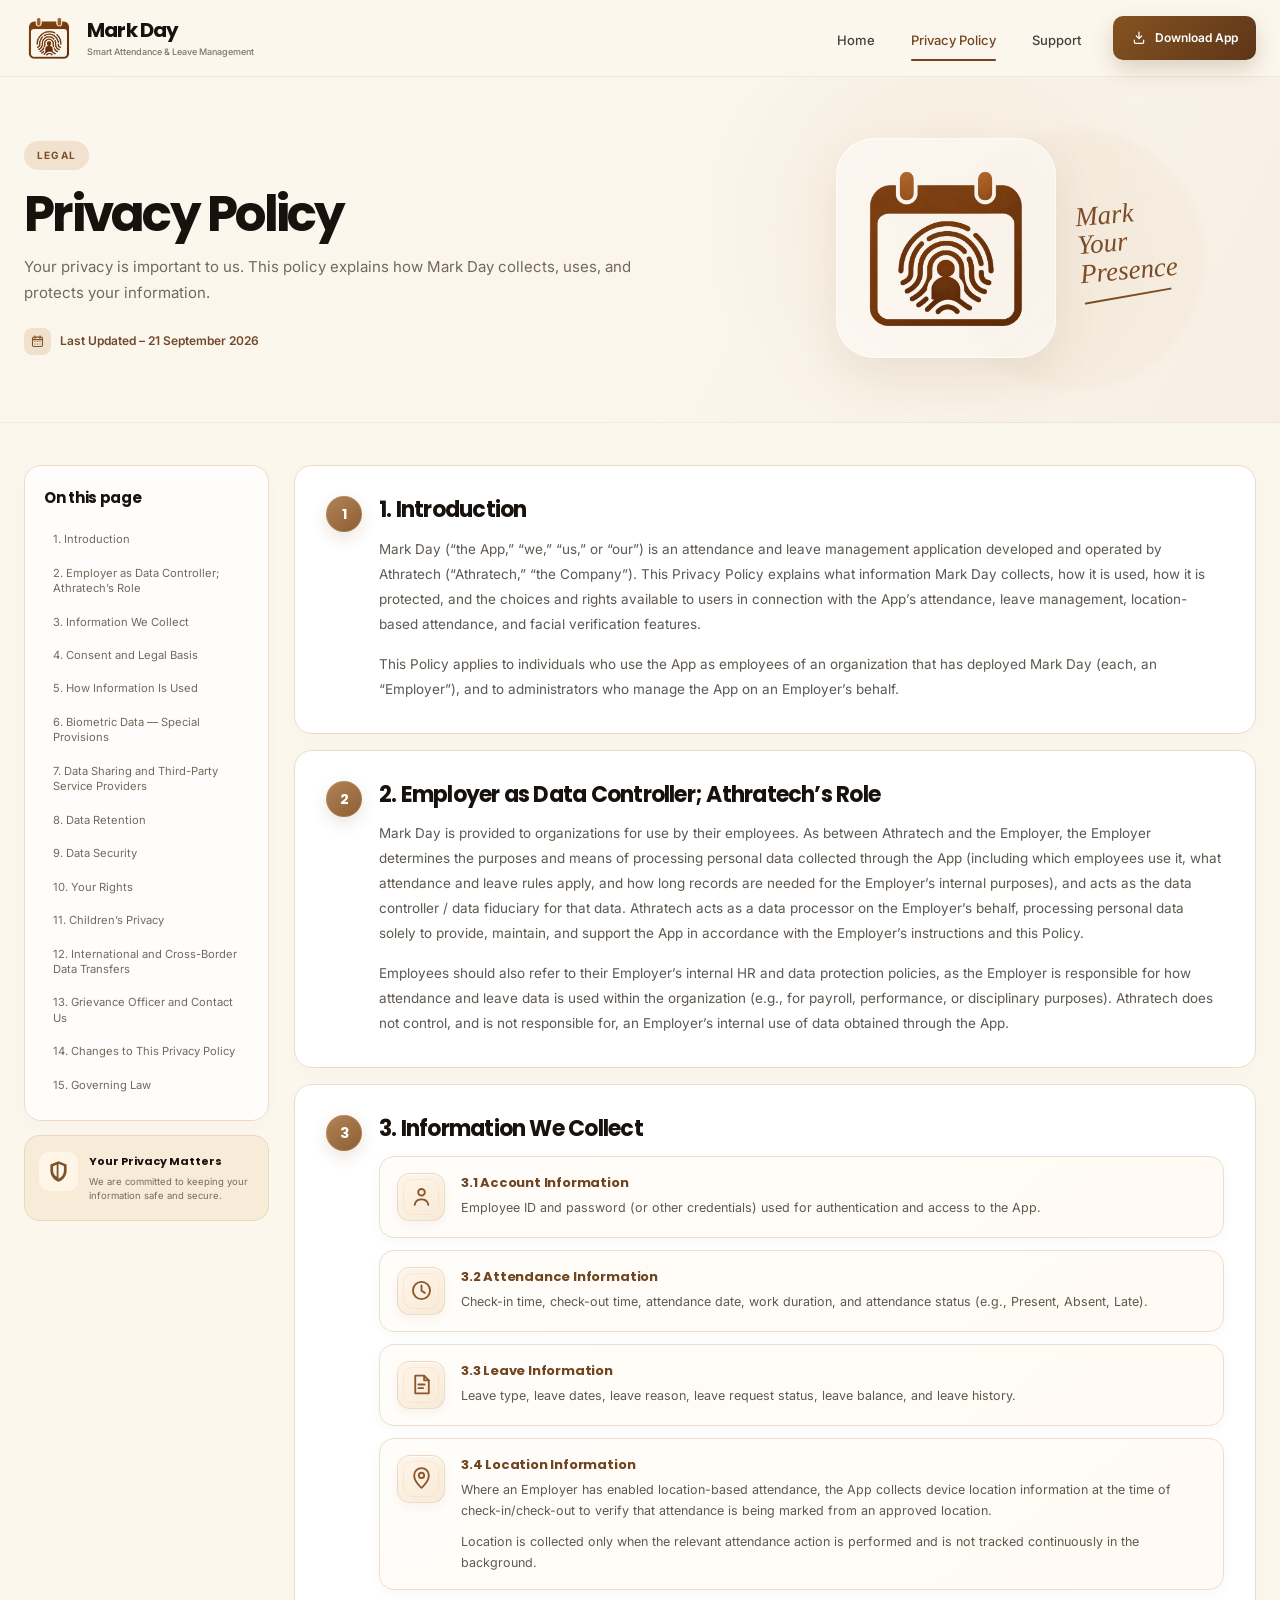
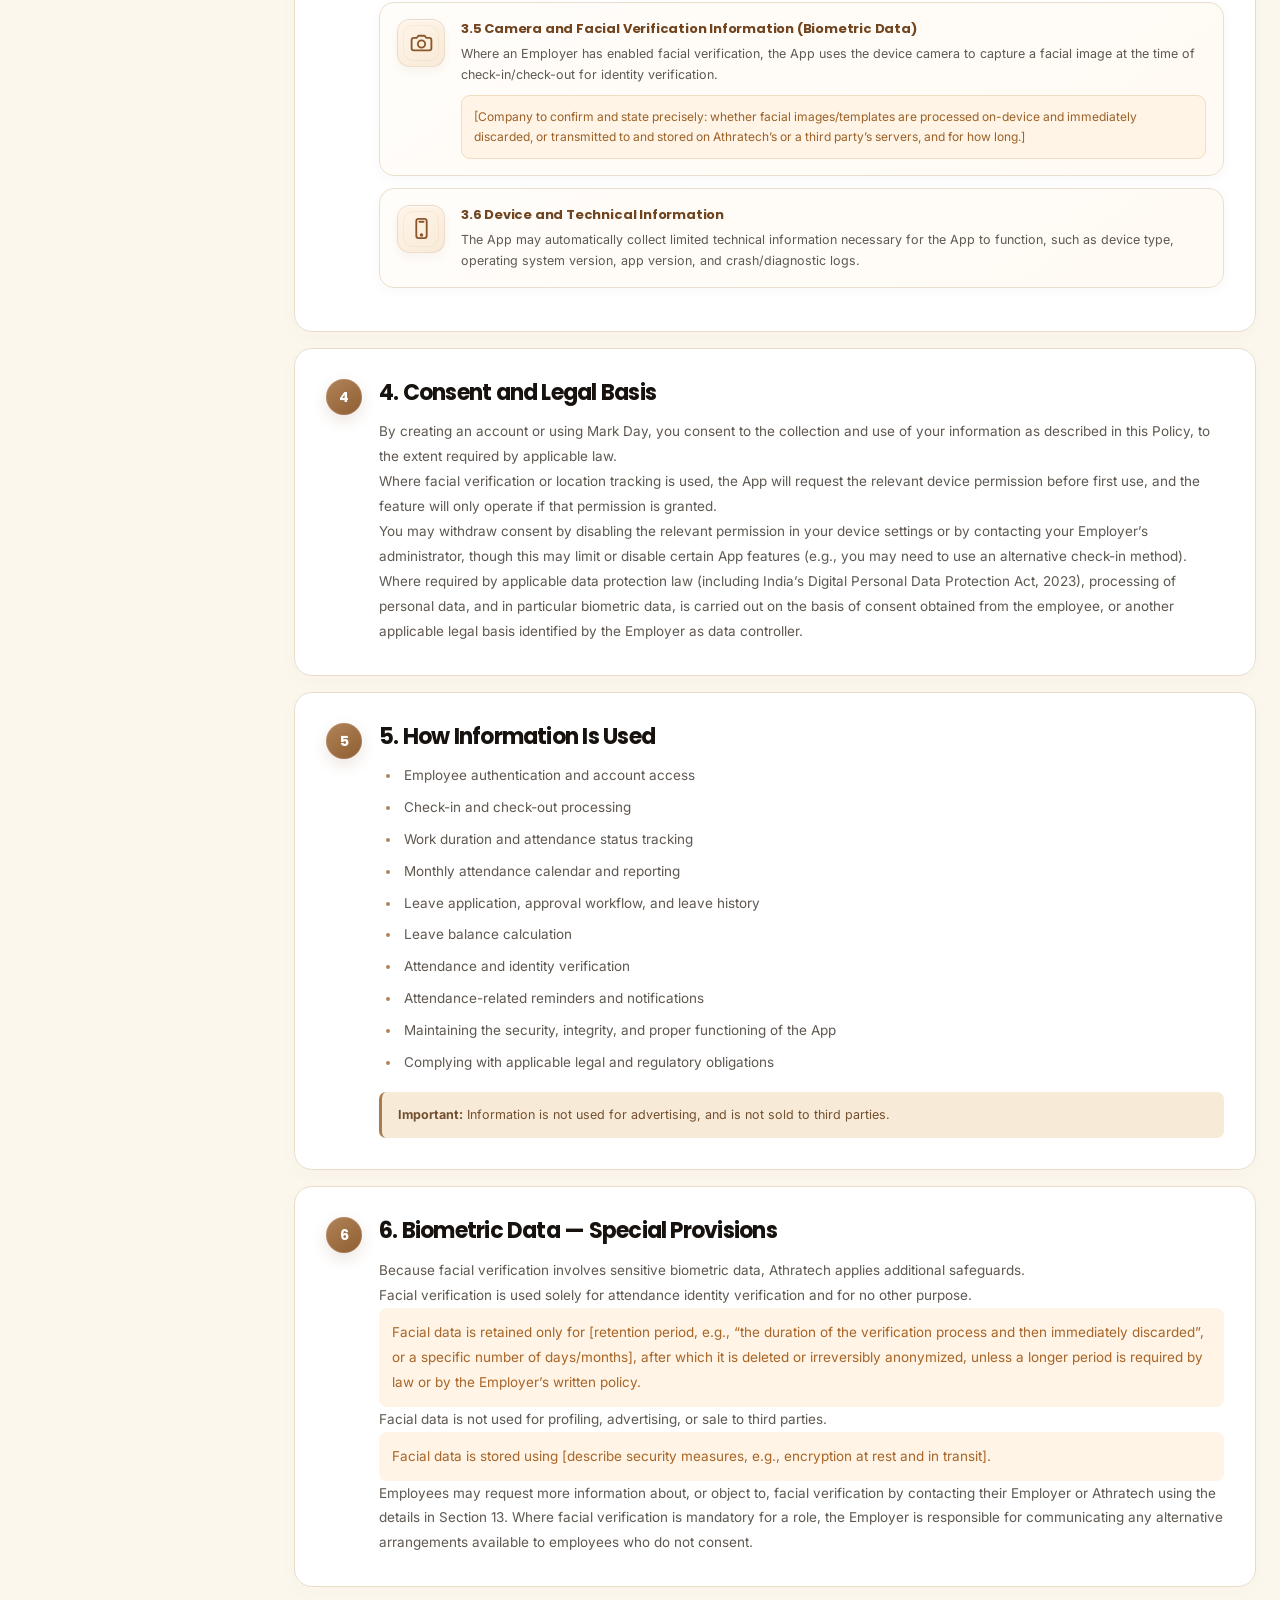
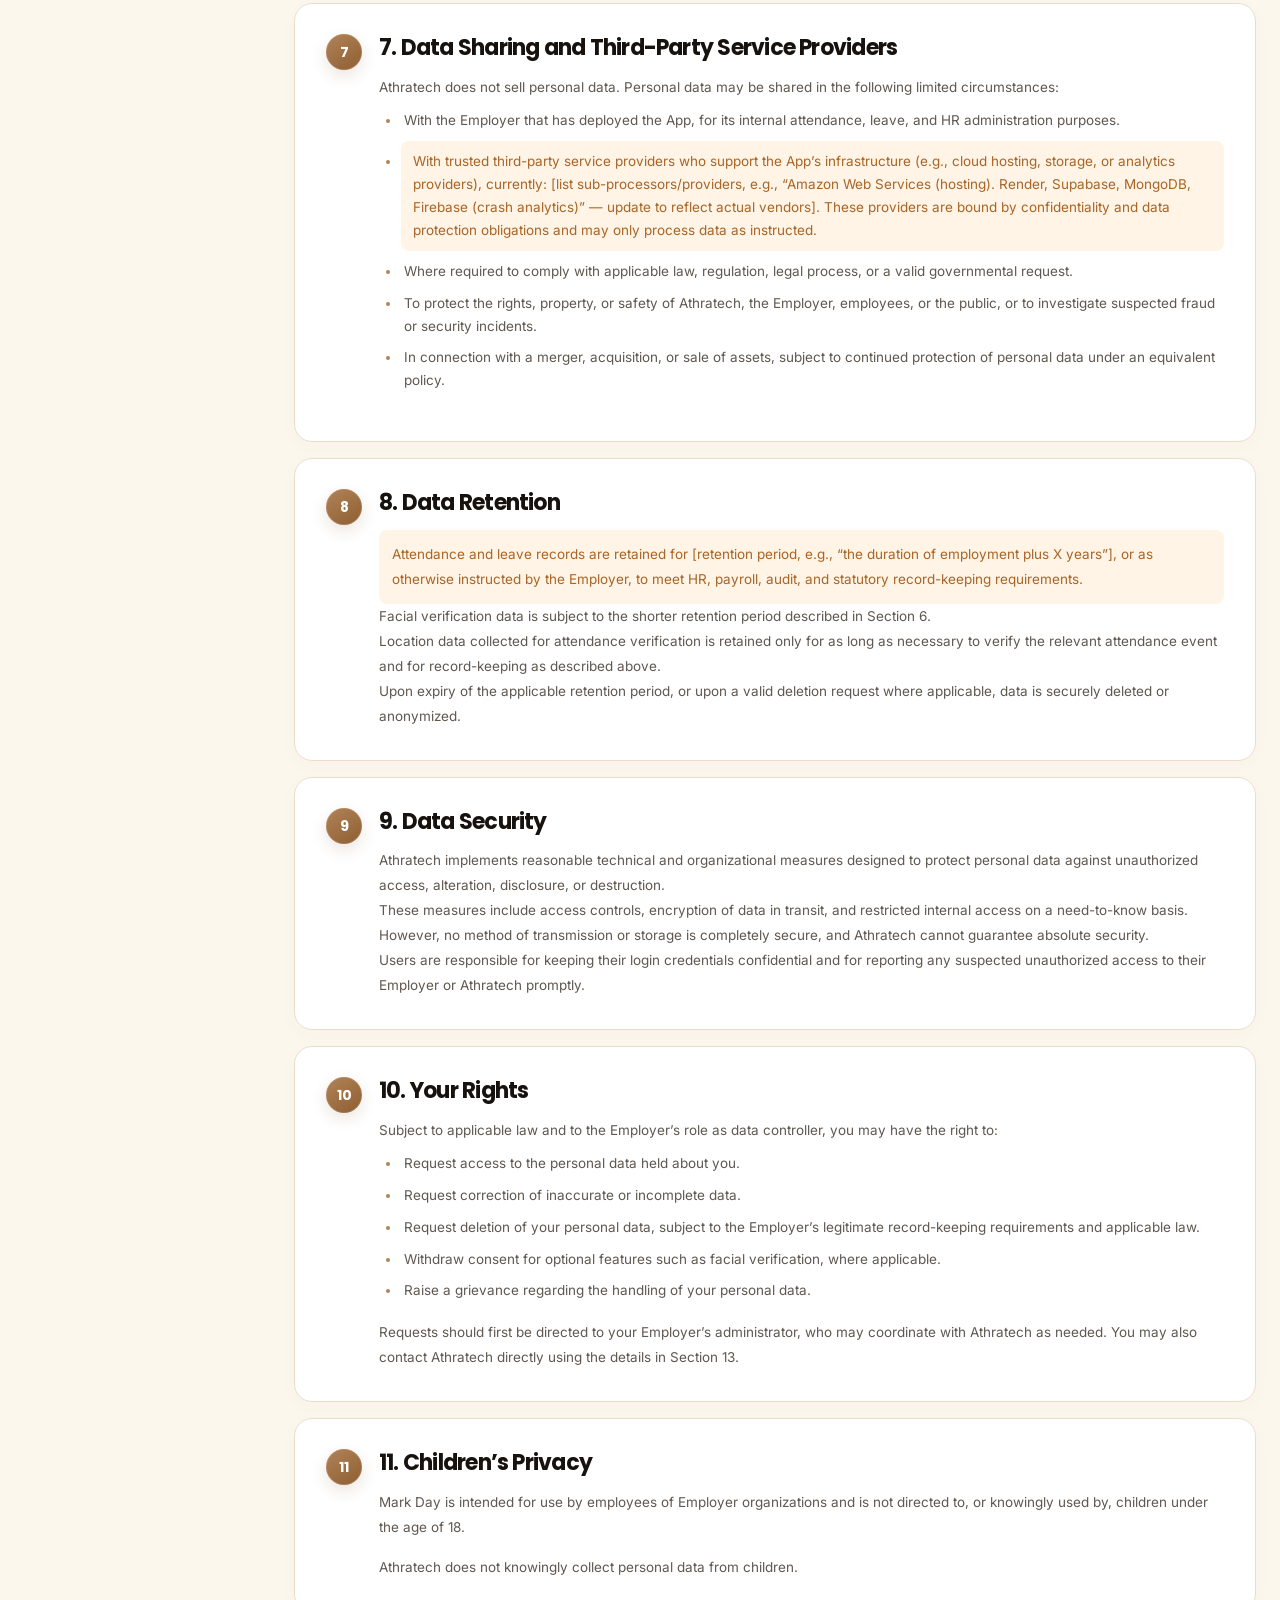
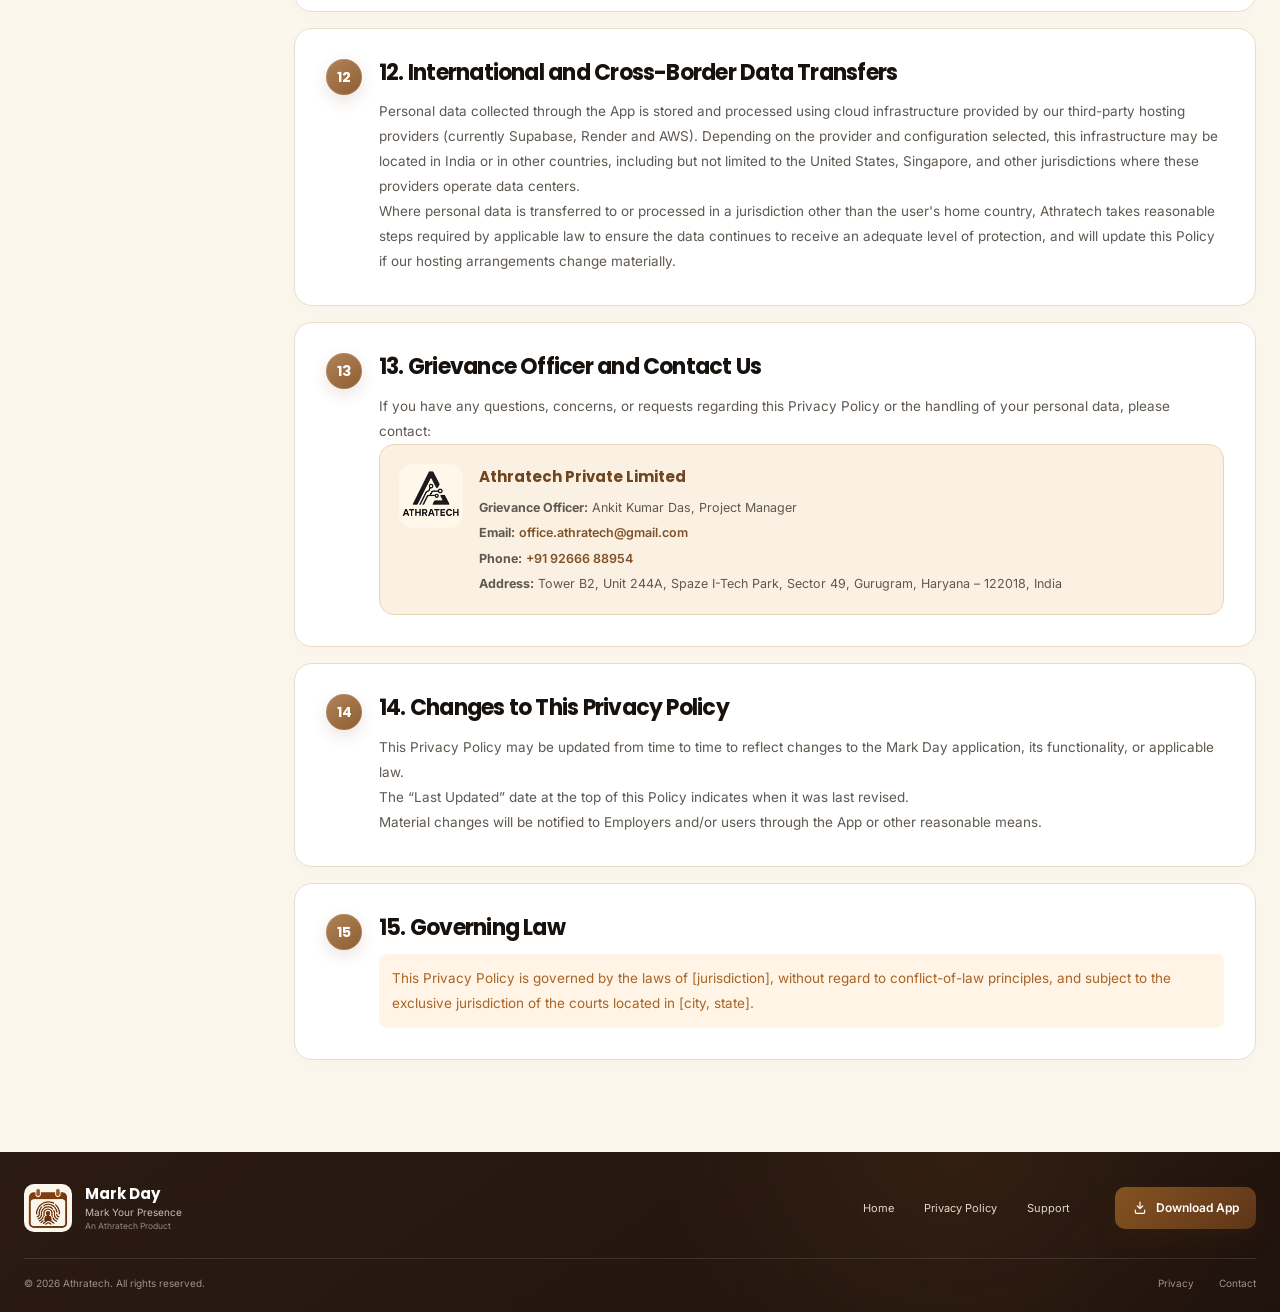
==== commit 24d2dc30: "pravicy policy complete" ====
--- a/privacy-policy/index.html
+++ b/privacy-policy/index.html
@@ -5,11 +5,59 @@
   <meta charset="UTF-8">
   <meta name="viewport" content="width=device-width, initial-scale=1.0">
 
+  <!-- ========================= PRIMARY META ========================= -->
   <meta name="description"
     content="Mark Day Privacy Policy - Learn how Mark Day collects, uses, protects and manages information.">
 
+  <meta name="theme-color" content="#fcf7ed">
+  <meta name="color-scheme" content="light">
+
   <title>Privacy Policy | Mark Day</title>
 
+  <!-- ========================= FAVICONS ========================= -->
+  <!-- Standard browser favicon (32x32) -->
+  <link rel="icon" type="image/png" sizes="32x32" href="../assets/favicon-32x32.png">
+  <link rel="icon" type="image/png" sizes="16x16" href="../assets/favicon-16x16.png">
+
+  <!-- Fallback for older browsers -->
+  <link rel="icon" type="image/png" href="../assets/favicon.png">
+
+  <!-- Apple Touch Icon (iOS home screen) -->
+  <link rel="apple-touch-icon" sizes="180x180" href="../assets/apple-touch-icon.png">
+
+  <!-- Android / PWA icons -->
+  <link rel="icon" type="image/png" sizes="192x192" href="../assets/favicon-192x192.png">
+  <link rel="icon" type="image/png" sizes="512x512" href="../assets/favicon-512x512.png">
+
+  <!-- ========================= OPEN GRAPH (Facebook, LinkedIn, WhatsApp) ========================= -->
+  <meta property="og:type" content="website">
+  <meta property="og:site_name" content="Mark Day">
+  <meta property="og:title" content="Privacy Policy | Mark Day">
+  <meta property="og:description"
+    content="Your privacy is important to us. This policy explains how Mark Day collects, uses, and protects your information.">
+  <meta property="og:url" content="https://markday.athratech.com/privacy-policy/">
+  <meta property="og:image" content="https://markday.athratech.com/assets/og-image.png">
+  <meta property="og:image:secure_url" content="https://markday.athratech.com/assets/og-image.png">
+  <meta property="og:image:type" content="image/png">
+  <meta property="og:image:width" content="1200">
+  <meta property="og:image:height" content="630">
+  <meta property="og:image:alt" content="Mark Day — Smart Attendance & Leave Management">
+  <meta property="og:locale" content="en_IN">
+
+  <!-- ========================= TWITTER CARD ========================= -->
+  <meta name="twitter:card" content="summary_large_image">
+  <meta name="twitter:title" content="Privacy Policy | Mark Day">
+  <meta name="twitter:description"
+    content="Your privacy is important to us. This policy explains how Mark Day collects, uses, and protects your information.">
+  <meta name="twitter:image" content="https://markday.athratech.com/assets/og-image.png">
+  <meta name="twitter:image:alt" content="Mark Day — Smart Attendance & Leave Management">
+  <!-- <meta name="twitter:site" content="@athratech"> -->
+  <!-- <meta name="twitter:creator" content="@athratech"> -->
+
+  <!-- ========================= CANONICAL ========================= -->
+  <link rel="canonical" href="https://markday.athratech.com/privacy-policy/">
+
+  <!-- ========================= STYLESHEET ========================= -->
   <link rel="stylesheet" href="../css/style.css">
 </head>
 
@@ -19,6 +67,7 @@
   <header class="site-header">
     <div class="container header-inner">
 
+      <!-- Brand / Logo -->
       <a href="#top" class="brand" aria-label="Mark Day Home">
         <span class="brand-logo-wrap">
           <img src="../assets/mark-day-logo.png" alt="Mark Day logo" class="brand-logo">
@@ -30,18 +79,21 @@
         </span>
       </a>
 
+      <!-- Desktop Navigation -->
       <nav class="header-nav" aria-label="Primary navigation">
         <a href="#top">Home</a>
         <a href="#privacy-policy" class="active">Privacy Policy</a>
         <a href="#contact">Support</a>
       </nav>
 
+      <!-- Mobile Menu Button -->
       <button class="mobile-menu-btn" type="button" aria-label="Open navigation" aria-expanded="false">
         <span></span>
         <span></span>
         <span></span>
       </button>
 
+      <!-- Download App Button -->
       <a href="#contact" class="download-btn">
         <svg viewBox="0 0 24 24" aria-hidden="true">
           <path d="M12 3v10m0 0 4-4m-4 4-4-4M5 15v3a2 2 0 0 0 2 2h10a2 2 0 0 0 2-2v-3" />
@@ -52,6 +104,7 @@
     </div>
   </header>
 
+  <!-- Mobile Navigation Dropdown -->
   <div class="mobile-nav" aria-hidden="true">
     <a href="#top">Home</a>
     <a href="#privacy-policy">Privacy Policy</a>
@@ -63,6 +116,7 @@
   <section class="hero" id="privacy-policy">
     <div class="container hero-inner">
 
+      <!-- Hero Content -->
       <div class="hero-content">
         <span class="eyebrow">LEGAL</span>
 
@@ -73,20 +127,22 @@
           collects, uses, and protects your information.
         </p>
 
-     <div class="updated-date">
-  <span class="date-icon" aria-hidden="true">
-    <svg viewBox="0 0 24 24">
-      <rect x="4" y="5" width="16" height="15" rx="2"></rect>
-      <path d="M8 3v4M16 3v4M4 9h16"></path>
-      <path d="M8 12h.01M12 12h.01M16 12h.01"></path>
-      <path d="M8 16h.01M12 16h.01M16 16h.01"></path>
-    </svg>
-  </span>
-
-  <span>Last Updated – 14 September 2026</span>
-</div>
+        <!-- Last Updated Date -->
+        <div class="updated-date">
+          <span class="date-icon" aria-hidden="true">
+            <svg viewBox="0 0 24 24">
+              <rect x="4" y="5" width="16" height="15" rx="2"></rect>
+              <path d="M8 3v4M16 3v4M4 9h16"></path>
+              <path d="M8 12h.01M12 12h.01M16 12h.01"></path>
+              <path d="M8 16h.01M12 16h.01M16 16h.01"></path>
+            </svg>
+          </span>
+
+          <span>Last Updated – 21 September 2026</span>
+        </div>
       </div>
 
+      <!-- Hero Visual (Logo + Script) -->
       <div class="hero-visual">
         <div class="hero-logo-orb">
           <img src="../assets/mark-day-logo.png" alt="Mark Day">
@@ -110,6 +166,7 @@
     <!-- ========================= SIDEBAR ========================= -->
     <aside class="sidebar">
 
+      <!-- Table of Contents Card -->
       <div class="toc-card">
         <button class="toc-toggle" type="button" aria-expanded="false" aria-controls="toc-nav">
           <span>On this page</span>
@@ -139,13 +196,14 @@
         </nav>
       </div>
 
+      <!-- Sidebar Privacy Card -->
       <div class="privacy-card sidebar-privacy-card">
         <div class="privacy-card-icon">
           <svg class="privacy-shield-svg" viewBox="0 0 24 24" aria-hidden="true">
-  <path class="shield-main" d="M12 2.8L19.2 5.8V11.1C19.2 15.8 16.6 19.2 12 21.2C7.4 19.2 4.8 15.8 4.8 11.1V5.8L12 2.8Z"></path>
-  <path class="shield-inner" d="M12 5.2L16.8 7.2V11C16.8 14.3 15.1 16.8 12 18.4V5.2Z"></path>
-  <path class="shield-highlight" d="M7.2 7.3L10.4 6V16.7C8.2 15.2 7.2 13.2 7.2 10.8V7.3Z"></path>
-</svg>
+            <path class="shield-main" d="M12 2.8L19.2 5.8V11.1C19.2 15.8 16.6 19.2 12 21.2C7.4 19.2 4.8 15.8 4.8 11.1V5.8L12 2.8Z"></path>
+            <path class="shield-inner" d="M12 5.2L16.8 7.2V11C16.8 14.3 15.1 16.8 12 18.4V5.2Z"></path>
+            <path class="shield-highlight" d="M7.2 7.3L10.4 6V16.7C8.2 15.2 7.2 13.2 7.2 10.8V7.3Z"></path>
+          </svg>
         </div>
         <div>
           <h3>Your Privacy Matters</h3>
@@ -159,123 +217,110 @@
     <!-- ========================= POLICY CONTENT ========================= -->
     <article class="policy-content">
 
+      <!-- Section 1 -->
       <section id="introduction" class="policy-section">
         <div class="section-number">1</div>
         <div class="section-body">
           <h2>1. Introduction</h2>
 
           <div class="section-text">
-<p>
-            Mark Day (“the App,” “we,” “us,” or “our”) is an attendance and leave
-            management application developed and operated by Athratech
-            (“Athratech,” “the Company”). This Privacy Policy explains what
-            information Mark Day collects, how it is used, how it is protected,
-            and the choices and rights available to users in connection with
-            the App’s attendance, leave management, location-based attendance,
-            and facial verification features.
-          </p>
-
-          <p>
-            This Policy applies to individuals who use the App as employees of
-            an organization that has deployed Mark Day (each, an “Employer”),
-            and to administrators who manage the App on an Employer’s behalf.
-          </p>
-</div>
-        </div>
-      </section>
-
-
+            <p>
+              Mark Day (“the App,” “we,” “us,” or “our”) is an attendance and leave
+              management application developed and operated by Athratech
+              (“Athratech,” “the Company”). This Privacy Policy explains what
+              information Mark Day collects, how it is used, how it is protected,
+              and the choices and rights available to users in connection with
+              the App’s attendance, leave management, location-based attendance,
+              and facial verification features.
+            </p>
+
+            <p>
+              This Policy applies to individuals who use the App as employees of
+              an organization that has deployed Mark Day (each, an “Employer”),
+              and to administrators who manage the App on an Employer’s behalf.
+            </p>
+          </div>
+        </div>
+      </section>
+
+
+      <!-- Section 2 -->
       <section id="controller" class="policy-section">
         <div class="section-number">2</div>
         <div class="section-body">
           <h2>2. Employer as Data Controller; Athratech’s Role</h2>
 
           <div class="section-text">
-<p>
-            Mark Day is provided to organizations for use by their employees.
-            As between Athratech and the Employer, the Employer determines the
-            purposes and means of processing personal data collected through the
-            App (including which employees use it, what attendance and leave
-            rules apply, and how long records are needed for the Employer’s
-            internal purposes), and acts as the data controller / data fiduciary
-            for that data. Athratech acts as a data processor on the Employer’s
-            behalf, processing personal data solely to provide, maintain, and
-            support the App in accordance with the Employer’s instructions and
-            this Policy.
-          </p>
-
-          <p>
-            Employees should also refer to their Employer’s internal HR and
-            data protection policies, as the Employer is responsible for how
-            attendance and leave data is used within the organization (e.g.,
-            for payroll, performance, or disciplinary purposes). Athratech does
-            not control, and is not responsible for, an Employer’s internal use
-            of data obtained through the App.
-          </p>
-</div>
-        </div>
-      </section>
-
-
-      <!-- ========================= SECTION 3 ========================= -->
+            <p>
+              Mark Day is provided to organizations for use by their employees.
+              As between Athratech and the Employer, the Employer determines the
+              purposes and means of processing personal data collected through the
+              App (including which employees use it, what attendance and leave
+              rules apply, and how long records are needed for the Employer’s
+              internal purposes), and acts as the data controller / data fiduciary
+              for that data. Athratech acts as a data processor on the Employer’s
+              behalf, processing personal data solely to provide, maintain, and
+              support the App in accordance with the Employer’s instructions and
+              this Policy.
+            </p>
+
+            <p>
+              Employees should also refer to their Employer’s internal HR and
+              data protection policies, as the Employer is responsible for how
+              attendance and leave data is used within the organization (e.g.,
+              for payroll, performance, or disciplinary purposes). Athratech does
+              not control, and is not responsible for, an Employer’s internal use
+              of data obtained through the App.
+            </p>
+          </div>
+        </div>
+      </section>
+
+
+      <!-- Section 3 -->
       <section id="information" class="policy-section">
         <div class="section-number">3</div>
 
         <div class="section-body">
           <h2>3. Information We Collect</h2>
 
-
-          <!-- ================= 3.1 ACCOUNT ================= -->
+          <!-- 3.1 Account Info -->
           <div class="info-card">
-
             <div class="info-icon" aria-hidden="true">
-              <!-- User / Account Icon -->
               <svg viewBox="0 0 24 24">
                 <circle cx="12" cy="8" r="3.2"></circle>
                 <path d="M5.5 20c.6-3.2 3.1-5.2 6.5-5.2s5.9 2 6.5 5.2"></path>
               </svg>
             </div>
-
             <div class="info-content">
               <h3>3.1 Account Information</h3>
-
               <p>
                 Employee ID and password (or other credentials) used for
                 authentication and access to the App.
               </p>
             </div>
-
-          </div>
-
-
-          <!-- ================= 3.2 ATTENDANCE ================= -->
+          </div>
+
+          <!-- 3.2 Attendance Info -->
           <div class="info-card">
-
             <div class="info-icon" aria-hidden="true">
-              <!-- Clock / Attendance Icon -->
               <svg viewBox="0 0 24 24">
                 <circle cx="12" cy="12" r="8.2"></circle>
                 <path d="M12 7.2v5.1l3.2 2"></path>
               </svg>
             </div>
-
             <div class="info-content">
               <h3>3.2 Attendance Information</h3>
-
               <p>
                 Check-in time, check-out time, attendance date, work duration,
                 and attendance status (e.g., Present, Absent, Late).
               </p>
             </div>
-
-          </div>
-
-
-          <!-- ================= 3.3 LEAVE ================= -->
+          </div>
+
+          <!-- 3.3 Leave Info -->
           <div class="info-card">
-
             <div class="info-icon" aria-hidden="true">
-              <!-- Document / Leave Icon -->
               <svg viewBox="0 0 24 24">
                 <path d="M6 3.5h8.5L19 8v12.5H6z"></path>
                 <path d="M14.5 3.5V8H19"></path>
@@ -283,148 +328,128 @@
                 <path d="M9 15.5h4.5"></path>
               </svg>
             </div>
-
             <div class="info-content">
               <h3>3.3 Leave Information</h3>
-
               <p>
                 Leave type, leave dates, leave reason, leave request status,
                 leave balance, and leave history.
               </p>
             </div>
-
-          </div>
-
-
-          <!-- ================= 3.4 LOCATION ================= -->
+          </div>
+
+          <!-- 3.4 Location Info -->
           <div class="info-card">
-
             <div class="info-icon" aria-hidden="true">
-              <!-- Location / GPS Icon -->
               <svg viewBox="0 0 24 24">
                 <path d="M12 21s7-5.8 7-12a7 7 0 1 0-14 0c0 6.2 7 12 7 12z"></path>
                 <circle cx="12" cy="9" r="2.5"></circle>
               </svg>
             </div>
-
             <div class="info-content">
               <h3>3.4 Location Information</h3>
-
               <p>
                 Where an Employer has enabled location-based attendance, the App
                 collects device location information at the time of check-in/check-out
                 to verify that attendance is being marked from an approved location.
               </p>
-
               <p>
                 Location is collected only when the relevant attendance action is
                 performed and is not tracked continuously in the background.
               </p>
             </div>
-
-          </div>
-
-
-          <!-- ================= 3.5 CAMERA ================= -->
+          </div>
+
+          <!-- 3.5 Camera Info -->
           <div class="info-card">
-
             <div class="info-icon" aria-hidden="true">
-              <!-- Camera / Verification Icon -->
               <svg viewBox="0 0 24 24">
                 <path d="M4.5 7.5h3l1.5-2h6l1.5 2h3a2 2 0 0 1 2 2v8a2 2 0 0 1-2 2h-15a2 2 0 0 1-2-2v-8a2 2 0 0 1 2-2z">
                 </path>
                 <circle cx="12" cy="13.5" r="3.5"></circle>
               </svg>
             </div>
-
             <div class="info-content">
-              <h3>3.5 Camera and Facial Verification Information</h3>
-
+              <h3>3.5 Camera and Facial Verification Information (Biometric Data)</h3>
               <p>
                 Where an Employer has enabled facial verification, the App uses
                 the device camera to capture a facial image at the time of
                 check-in/check-out for identity verification.
               </p>
-
               <p class="placeholder-text">
                 [Company to confirm and state precisely: whether facial images/templates
                 are processed on-device and immediately discarded, or transmitted to
                 and stored on Athratech’s or a third party’s servers, and for how long.]
               </p>
             </div>
-
-          </div>
-
-
-          <!-- ================= 3.6 DEVICE ================= -->
+          </div>
+
+          <!-- 3.6 Device Info -->
           <div class="info-card">
-
             <div class="info-icon" aria-hidden="true">
-              <!-- Mobile Device Icon -->
               <svg viewBox="0 0 24 24">
                 <rect x="7" y="2.8" width="10" height="18.4" rx="2.2"></rect>
                 <path d="M10 5.5h4"></path>
                 <circle cx="12" cy="18.2" r="0.8"></circle>
               </svg>
             </div>
-
             <div class="info-content">
               <h3>3.6 Device and Technical Information</h3>
-
               <p>
                 The App may automatically collect limited technical information
                 necessary for the App to function, such as device type,
                 operating system version, app version, and crash/diagnostic logs.
               </p>
             </div>
-
-          </div>
-
-        </div>
-      </section>
-
-
+          </div>
+
+        </div>
+      </section>
+
+
+      <!-- Section 4 -->
       <section id="consent" class="policy-section">
         <div class="section-number">4</div>
         <div class="section-body">
           <h2>4. Consent and Legal Basis</h2>
 
           <div class="section-text">
-<p>
-            By creating an account or using Mark Day, you consent to the collection
-            and use of your information as described in this Policy, to the extent
-            required by applicable law.
-          </p>
-</div>
-
-          <div class="section-text">
-<p>
-            Where facial verification or location tracking is used, the App will
-            request the relevant device permission before first use, and the
-            feature will only operate if that permission is granted.
-          </p>
-</div>
-
-          <div class="section-text">
-<p>
-            You may withdraw consent by disabling the relevant permission in your
-            device settings or by contacting your Employer’s administrator,
-            though this may limit or disable certain App features.
-          </p>
-</div>
-
-          <div class="section-text">
-<p>
-            Where required by applicable data protection law, processing of personal
-            data, and in particular biometric data, is carried out on the basis of
-            consent obtained from the employee, or another applicable legal basis
-            identified by the Employer as data controller.
-          </p>
-</div>
-        </div>
-      </section>
-
-
+            <p>
+              By creating an account or using Mark Day, you consent to the collection
+              and use of your information as described in this Policy, to the extent
+              required by applicable law.
+            </p>
+          </div>
+
+          <div class="section-text">
+            <p>
+              Where facial verification or location tracking is used, the App will
+              request the relevant device permission before first use, and the
+              feature will only operate if that permission is granted.
+            </p>
+          </div>
+
+          <div class="section-text">
+            <p>
+              You may withdraw consent by disabling the relevant permission in your
+              device settings or by contacting your Employer’s administrator,
+              though this may limit or disable certain App features (e.g., you may need to use an
+              alternative check-in method).
+            </p>
+          </div>
+
+          <div class="section-text">
+            <p>
+              Where required by applicable data protection law (including India’s Digital Personal Data
+              Protection Act, 2023), processing of personal data, and in particular biometric data, is
+              carried out on the basis of consent obtained from the employee, or another applicable
+              legal basis identified by the Employer as data controller.
+            </p>
+          </div>
+        </div>
+      </section>
+
+
+      <!-- Section 5 -->
       <section id="usage" class="policy-section">
         <div class="section-number">5</div>
         <div class="section-body">
@@ -451,57 +476,62 @@
       </section>
 
 
+      <!-- Section 6 -->
       <section id="biometric" class="policy-section">
         <div class="section-number">6</div>
         <div class="section-body">
           <h2>6. Biometric Data — Special Provisions</h2>
 
           <div class="section-text">
-<p>Because facial verification involves sensitive biometric data, Athratech applies additional safeguards.</p>
-</div>
-          <div class="section-text">
-<p>Facial verification is used solely for attendance identity verification and for no other purpose.</p>
-</div>
-
-          <div class="section-text">
-<p class="placeholder-text">
-            Facial data is retained only for [retention period], after which it is
-            deleted or irreversibly anonymized, unless a longer period is required
-            by law or by the Employer’s written policy.
-          </p>
-</div>
-
-          <div class="section-text">
-<p>Facial data is not used for profiling, advertising, or sale to third parties.</p>
-</div>
-
-          <div class="section-text">
-<p class="placeholder-text">
-            Facial data is stored using [describe security measures].
-          </p>
-</div>
-
-          <div class="section-text">
-<p>
-            Employees may request more information about, or object to, facial
-            verification by contacting their Employer or Athratech.
-          </p>
-</div>
-        </div>
-      </section>
-
-
+            <p>Because facial verification involves sensitive biometric data, Athratech applies additional safeguards.</p>
+          </div>
+          <div class="section-text">
+            <p>Facial verification is used solely for attendance identity verification and for no other purpose.</p>
+          </div>
+
+          <div class="section-text">
+            <p class="placeholder-text">
+              Facial data is retained only for [retention period, e.g., “the duration of the verification
+              process and then immediately discarded”, or a specific number of days/months], after which it is
+              deleted or irreversibly anonymized, unless a longer period is required by law or by the
+              Employer’s written policy.
+            </p>
+          </div>
+
+          <div class="section-text">
+            <p>Facial data is not used for profiling, advertising, or sale to third parties.</p>
+          </div>
+
+          <div class="section-text">
+            <p class="placeholder-text">
+              Facial data is stored using [describe security measures, e.g., encryption at rest and in transit].
+            </p>
+          </div>
+
+          <div class="section-text">
+            <p>
+              Employees may request more information about, or object to, facial
+              verification by contacting their Employer or Athratech using the details in Section 13.
+              Where facial verification is mandatory for a role, the Employer is responsible for
+              communicating any alternative arrangements available to employees who do not consent.
+            </p>
+          </div>
+        </div>
+      </section>
+
+
+      <!-- Section 7 -->
       <section id="sharing" class="policy-section">
         <div class="section-number">7</div>
         <div class="section-body">
           <h2>7. Data Sharing and Third-Party Service Providers</h2>
 
           <div class="section-text">
-<p>
-            Athratech does not sell personal data. Personal data may be shared
-            in the following limited circumstances:
-          </p>
-</div>
+            <p>
+              Athratech does not sell personal data. Personal data may be shared
+              in the following limited circumstances:
+            </p>
+          </div>
 
           <ul class="policy-list">
             <li>
@@ -510,8 +540,11 @@
             </li>
 
             <li class="placeholder-list-item">
-              With trusted third-party service providers who support the App’s
-              infrastructure, currently: [list actual sub-processors/providers].
+              With trusted third-party service providers who support the App’s infrastructure (e.g., cloud
+              hosting, storage, or analytics providers), currently: [list sub-processors/providers,
+              e.g., “Amazon Web Services (hosting). Render, Supabase, MongoDB, Firebase (crash
+              analytics)” — update to reflect actual vendors]. These providers are bound by
+              confidentiality and data protection obligations and may only process data as instructed.
             </li>
 
             <li>
@@ -520,8 +553,8 @@
             </li>
 
             <li>
-              To protect the rights, property, or safety of Athratech, the Employer,
-              employees, or the public.
+              To protect the rights, property, or safety of Athratech, the Employer, employees, or the public,
+              or to investigate suspected fraud or security incidents.
             </li>
 
             <li>
@@ -533,92 +566,95 @@
       </section>
 
 
+      <!-- Section 8 -->
       <section id="retention" class="policy-section">
         <div class="section-number">8</div>
         <div class="section-body">
           <h2>8. Data Retention</h2>
 
           <div class="section-text">
-<p class="placeholder-text">
-            Attendance and leave records are retained for [retention period],
-            or as otherwise instructed by the Employer.
-          </p>
-</div>
-
-          <div class="section-text">
-<p>
-            Facial verification data is subject to the shorter retention period
-            described in Section 6.
-          </p>
-</div>
-
-          <div class="section-text">
-<p>
-            Location data collected for attendance verification is retained only
-            for as long as necessary to verify the relevant attendance event and
-            for applicable record-keeping.
-          </p>
-</div>
-
-          <div class="section-text">
-<p>
-            Upon expiry of the applicable retention period, or upon a valid deletion
-            request where applicable, data is securely deleted or anonymized.
-          </p>
-</div>
-        </div>
-      </section>
-
-
+            <p class="placeholder-text">
+              Attendance and leave records are retained for [retention period, e.g., “the duration of employment
+              plus X years”], or as otherwise instructed by the Employer, to meet HR, payroll, audit,
+              and statutory record-keeping requirements.
+            </p>
+          </div>
+
+          <div class="section-text">
+            <p>
+              Facial verification data is subject to the shorter retention period
+              described in Section 6.
+            </p>
+          </div>
+
+          <div class="section-text">
+            <p>
+              Location data collected for attendance verification is retained only for as long as necessary to
+              verify the relevant attendance event and for record-keeping as described above.
+            </p>
+          </div>
+
+          <div class="section-text">
+            <p>
+              Upon expiry of the applicable retention period, or upon a valid deletion
+              request where applicable, data is securely deleted or anonymized.
+            </p>
+          </div>
+        </div>
+      </section>
+
+
+      <!-- Section 9 -->
       <section id="security" class="policy-section">
         <div class="section-number">9</div>
         <div class="section-body">
           <h2>9. Data Security</h2>
 
           <div class="section-text">
-<p>
-            Athratech implements reasonable technical and organizational measures
-            designed to protect personal data against unauthorized access,
-            alteration, disclosure, or destruction.
-          </p>
-</div>
-
-          <div class="section-text">
-<p>
-            These measures include access controls, encryption of data in transit,
-            and restricted internal access on a need-to-know basis.
-          </p>
-</div>
-
-          <div class="section-text">
-<p>
-            However, no method of transmission or storage is completely secure,
-            and Athratech cannot guarantee absolute security.
-          </p>
-</div>
-
-          <div class="section-text">
-<p>
-            Users are responsible for keeping their login credentials confidential
-            and for reporting any suspected unauthorized access to their Employer
-            or Athratech promptly.
-          </p>
-</div>
-        </div>
-      </section>
-
-
+            <p>
+              Athratech implements reasonable technical and organizational measures
+              designed to protect personal data against unauthorized access,
+              alteration, disclosure, or destruction.
+            </p>
+          </div>
+
+          <div class="section-text">
+            <p>
+              These measures include access controls, encryption of data in transit,
+              and restricted internal access on a need-to-know basis.
+            </p>
+          </div>
+
+          <div class="section-text">
+            <p>
+              However, no method of transmission or storage is completely secure,
+              and Athratech cannot guarantee absolute security.
+            </p>
+          </div>
+
+          <div class="section-text">
+            <p>
+              Users are responsible for keeping their login credentials confidential
+              and for reporting any suspected unauthorized access to their Employer
+              or Athratech promptly.
+            </p>
+          </div>
+        </div>
+      </section>
+
+
+      <!-- Section 10 -->
       <section id="rights" class="policy-section">
         <div class="section-number">10</div>
         <div class="section-body">
           <h2>10. Your Rights</h2>
 
           <div class="section-text">
-<p>
-            Subject to applicable law and to the Employer’s role as data controller,
-            you may have the right to:
-          </p>
-</div>
+            <p>
+              Subject to applicable law and to the Employer’s role as data controller,
+              you may have the right to:
+            </p>
+          </div>
 
           <ul class="policy-list">
             <li>Request access to the personal data held about you.</li>
@@ -635,75 +671,77 @@
           </ul>
 
           <div class="section-text">
-<p>
-            Requests should first be directed to your Employer’s administrator,
-            who may coordinate with Athratech as needed.
-          </p>
-</div>
-        </div>
-      </section>
-
-
+            <p>
+              Requests should first be directed to your Employer’s administrator,
+              who may coordinate with Athratech as needed. You may also contact Athratech directly
+              using the details in Section 13.
+            </p>
+          </div>
+        </div>
+      </section>
+
+
+      <!-- Section 11 -->
       <section id="children" class="policy-section">
         <div class="section-number">11</div>
         <div class="section-body">
           <h2>11. Children’s Privacy</h2>
 
           <div class="section-text">
-<p>
-            Mark Day is intended for use by employees of Employer organizations
-            and is not directed to, or knowingly used by, children under the age
-            of 18.
-          </p>
-
-          <p>Athratech does not knowingly collect personal data from children.</p>
-</div>
-        </div>
-      </section>
-
-
+            <p>
+              Mark Day is intended for use by employees of Employer organizations
+              and is not directed to, or knowingly used by, children under the age
+              of 18.
+            </p>
+
+            <p>Athratech does not knowingly collect personal data from children.</p>
+          </div>
+        </div>
+      </section>
+
+
+      <!-- Section 12 -->
       <section id="transfers" class="policy-section">
         <div class="section-number">12</div>
         <div class="section-body">
           <h2>12. International and Cross-Border Data Transfers</h2>
 
           <div class="section-text">
-<p>
-            Personal data collected through the App is stored and processed using
-            cloud infrastructure provided by third-party hosting providers.
-          </p>
-</div>
-
-          <div class="section-text">
-<p class="placeholder-text">
-            [Confirm actual hosting providers and applicable locations before publication.]
-          </p>
-</div>
-
-          <div class="section-text">
-<p>
-            Where personal data is transferred to or processed in a jurisdiction
-            other than the user's home country, Athratech takes reasonable steps
-            required by applicable law to ensure the data continues to receive
-            an adequate level of protection.
-          </p>
-</div>
-        </div>
-      </section>
-
-
+            <p>
+              Personal data collected through the App is stored and processed using cloud infrastructure provided
+              by our third-party hosting providers (currently Supabase, Render and AWS). Depending on the
+              provider and configuration selected, this infrastructure may be located in India or in other
+              countries, including but not limited to the United States, Singapore, and other jurisdictions
+              where these providers operate data centers.
+            </p>
+          </div>
+
+          <div class="section-text">
+            <p>
+              Where personal data is transferred to or processed in a jurisdiction other than the user's home country,
+              Athratech takes reasonable steps required by applicable law to ensure the data continues to receive
+              an adequate level of protection, and will update this Policy if our hosting arrangements change
+              materially.
+            </p>
+          </div>
+        </div>
+      </section>
+
+
+      <!-- Section 13 -->
       <section id="contact" class="policy-section">
         <div class="section-number">13</div>
         <div class="section-body">
           <h2>13. Grievance Officer and Contact Us</h2>
 
           <div class="section-text">
-<p>
-            If you have any questions, concerns, or requests regarding this
-            Privacy Policy or the handling of your personal data, please contact:
-          </p>
-</div>
-
+            <p>
+              If you have any questions, concerns, or requests regarding this
+              Privacy Policy or the handling of your personal data, please contact:
+            </p>
+          </div>
+
+          <!-- Contact Card -->
           <div class="contact-card">
             <div class="contact-logo">
               <img src="../assets/athratech-logo.png" alt="Mark Day">
@@ -738,59 +776,62 @@
       </section>
 
 
+      <!-- Section 14 -->
       <section id="changes" class="policy-section">
         <div class="section-number">14</div>
         <div class="section-body">
           <h2>14. Changes to This Privacy Policy</h2>
 
           <div class="section-text">
-<p>
-            This Privacy Policy may be updated from time to time to reflect
-            changes to the Mark Day application, its functionality, or applicable law.
-          </p>
-</div>
-
-          <div class="section-text">
-<p>
-            The “Last Updated” date at the top of this Policy indicates when
-            it was last revised.
-          </p>
-</div>
-
-          <div class="section-text">
-<p>
-            Material changes will be notified to Employers and/or users through
-            the App or other reasonable means.
-          </p>
-</div>
-        </div>
-      </section>
-
-
+            <p>
+              This Privacy Policy may be updated from time to time to reflect
+              changes to the Mark Day application, its functionality, or applicable law.
+            </p>
+          </div>
+
+          <div class="section-text">
+            <p>
+              The “Last Updated” date at the top of this Policy indicates when
+              it was last revised.
+            </p>
+          </div>
+
+          <div class="section-text">
+            <p>
+              Material changes will be notified to Employers and/or users through
+              the App or other reasonable means.
+            </p>
+          </div>
+        </div>
+      </section>
+
+
+      <!-- Section 15 -->
       <section id="law" class="policy-section">
         <div class="section-number">15</div>
         <div class="section-body">
           <h2>15. Governing Law</h2>
 
           <div class="section-text">
-<p class="placeholder-text">
-            This Privacy Policy is governed by the laws of [jurisdiction],
-            without regard to conflict-of-law principles, and subject to the
-            exclusive jurisdiction of the courts located in [city, state].
-          </p>
-</div>
+            <p class="placeholder-text">
+              This Privacy Policy is governed by the laws of [jurisdiction],
+              without regard to conflict-of-law principles, and subject to the
+              exclusive jurisdiction of the courts located in [city, state].
+            </p>
+          </div>
         </div>
       </section>
 
     </article>
 
+    <!-- Mobile Privacy Card (shown only on mobile) -->
     <div class="privacy-card mobile-privacy-card">
       <div class="privacy-card-icon">
         <svg class="privacy-shield-svg" viewBox="0 0 24 24" aria-hidden="true">
-  <path class="shield-main" d="M12 2.8L19.2 5.8V11.1C19.2 15.8 16.6 19.2 12 21.2C7.4 19.2 4.8 15.8 4.8 11.1V5.8L12 2.8Z"></path>
-  <path class="shield-inner" d="M12 5.2L16.8 7.2V11C16.8 14.3 15.1 16.8 12 18.4V5.2Z"></path>
-  <path class="shield-highlight" d="M7.2 7.3L10.4 6V16.7C8.2 15.2 7.2 13.2 7.2 10.8V7.3Z"></path>
-</svg>
+          <path class="shield-main" d="M12 2.8L19.2 5.8V11.1C19.2 15.8 16.6 19.2 12 21.2C7.4 19.2 4.8 15.8 4.8 11.1V5.8L12 2.8Z"></path>
+          <path class="shield-inner" d="M12 5.2L16.8 7.2V11C16.8 14.3 15.1 16.8 12 18.4V5.2Z"></path>
+          <path class="shield-highlight" d="M7.2 7.3L10.4 6V16.7C8.2 15.2 7.2 13.2 7.2 10.8V7.3Z"></path>
+        </svg>
       </div>
       <div>
         <h3>Your Privacy Matters</h3>
@@ -805,6 +846,7 @@
 
     <div class="container footer-main">
 
+      <!-- Footer Brand -->
       <div class="footer-brand">
         <div class="footer-logo-wrap">
           <img src="../assets/mark-day-logo.png" alt="Mark Day logo">
@@ -817,12 +859,14 @@
         </div>
       </div>
 
+      <!-- Footer Navigation -->
       <nav class="footer-nav" aria-label="Footer navigation">
         <a href="#top">Home</a>
         <a href="#privacy-policy">Privacy Policy</a>
         <a href="#contact">Support</a>
       </nav>
 
+      <!-- Footer Download Button -->
       <a href="#contact" class="footer-download">
         <svg viewBox="0 0 24 24" aria-hidden="true">
           <path d="M12 3v10m0 0 4-4m-4 4-4-4M5 15v3a2 2 0 0 0 2 2h10a2 2 0 0 0 2-2v-3" />
@@ -832,6 +876,7 @@
 
     </div>
 
+    <!-- Footer Bottom -->
     <div class="container footer-bottom">
       <span>© 2026 Athratech. All rights reserved.</span>
 
@@ -845,6 +890,7 @@
   </footer>
 
 
+  <!-- ========================= SCRIPT ========================= -->
   <script>
     (() => {
       const tocButton = document.querySelector(".toc-toggle");
@@ -853,6 +899,7 @@
       const mobileNav = document.querySelector(".mobile-nav");
       const policySections = document.querySelectorAll(".policy-section");
 
+      /* ---------- TOC Toggle (mobile "On this page") ---------- */
       if (tocButton && tocNav) {
         tocButton.addEventListener("click", () => {
           const isOpen = tocButton.getAttribute("aria-expanded") === "true";
@@ -868,6 +915,7 @@
         });
       }
 
+      /* ---------- Mobile Menu Toggle ---------- */
       if (mobileMenuButton && mobileNav) {
         mobileMenuButton.addEventListener("click", () => {
           const isOpen = mobileMenuButton.getAttribute("aria-expanded") === "true";
@@ -885,25 +933,27 @@
         });
       }
 
+      /* ---------- Mobile Policy Accordion ---------- */
       const setupMobilePolicy = () => {
         const isMobile = window.matchMedia("(max-width: 620px)").matches;
 
         policySections.forEach((section, index) => {
           if (isMobile) {
-            // On first mobile load, keep only the first section open.
-            // Every section (including Introduction) can be opened/closed by the user.
+            // First section open by default on mobile
             if (!section.dataset.mobileInitialized) {
               section.classList.toggle("mobile-collapsed", index !== 0);
               section.classList.toggle("mobile-open", index === 0);
               section.dataset.mobileInitialized = "true";
             }
           } else {
+            // Reset on desktop
             section.classList.remove("mobile-collapsed", "mobile-open");
             delete section.dataset.mobileInitialized;
           }
         });
       };
 
+      /* ---------- Heading Click / Keyboard Toggle ---------- */
       policySections.forEach((section) => {
         const heading = section.querySelector("h2");
         if (!heading) return;
--- a/css/style.css
+++ b/css/style.css
@@ -1,10 +1,12 @@
+/* =========================================================
+   FONTS
+========================================================= */
 @import url('https://fonts.googleapis.com/css2?family=Inter:wght@400;500;600;700;800&family=Poppins:wght@500;600;700;800&display=swap');
 
 
 /* =========================================================
-   ROOT
-========================================================= */
-
+   ROOT VARIABLES
+========================================================= */
 :root {
   --cream: #fcf7ed;
   --cream-2: #fbf4e9;
@@ -47,7 +49,6 @@
 /* =========================================================
    RESET
 ========================================================= */
-
 * {
   box-sizing: border-box;
 }
@@ -59,14 +60,11 @@
 
 body {
   margin: 0;
-
   background: var(--cream);
   color: var(--text);
-
   font-family: var(--font-body);
   font-size: 15px;
   line-height: 1.72;
-
   -webkit-font-smoothing: antialiased;
   text-rendering: optimizeLegibility;
 }
@@ -89,7 +87,6 @@
 /* =========================================================
    CONTAINER
 ========================================================= */
-
 .container {
   width: min(calc(100% - 48px), var(--container));
   margin-inline: auto;
@@ -99,115 +96,82 @@
 /* =========================================================
    HEADER
 ========================================================= */
-
 .site-header {
   position: sticky;
   top: 0;
   z-index: 100;
-
   background: rgba(252, 247, 237, 0.94);
-
   border-bottom: 1px solid rgba(166, 124, 82, 0.12);
-
   backdrop-filter: blur(18px);
   -webkit-backdrop-filter: blur(18px);
 }
 
 .header-inner {
   min-height: 76px;
-
   display: flex;
   align-items: center;
-
   gap: 28px;
 }
 
-
-/* -------------------------
-   Brand
-------------------------- */
-
+/* Brand */
 .brand {
   display: flex;
   align-items: center;
-
   gap: 13px;
-
   min-width: 260px;
 }
 
 .brand-logo-wrap {
   width: 50px;
   height: 50px;
-
   flex: 0 0 50px;
-
   display: grid;
   place-items: center;
-
   overflow: hidden;
-
   border-radius: 11px;
-
   background: #fcf7ed;
 }
 
 .brand-logo {
   width: 50px;
   height: 50px;
-
   object-fit: cover;
 }
 
 .brand-info {
   display: flex;
   flex-direction: column;
-
   line-height: 1.08;
 }
 
 .brand-name {
   font-family: var(--font-display);
-
   font-size: 20px;
   font-weight: 700;
-
   letter-spacing: -0.04em;
 }
 
 .brand-subtitle {
   margin-top: 6px;
-
   color: #7d746b;
-
   font-size: 9px;
   font-weight: 500;
 }
 
-
-/* -------------------------
-   Header Navigation
-------------------------- */
-
+/* Header Navigation */
 .header-nav {
   display: flex;
   align-items: center;
-
   gap: 36px;
-
   margin-left: auto;
 }
 
 .header-nav a {
   position: relative;
-
   padding: 29px 0 25px;
-
   color: #45403b;
-
   font-size: 13px;
   font-weight: 500;
-
   transition: 0.2s ease;
 }
 
@@ -218,81 +182,49 @@
 
 .header-nav a.active::after {
   content: "";
-
   position: absolute;
-
   left: 0;
   right: 0;
-
   bottom: 15px;
-
   height: 2px;
-
   background: var(--brown-dark);
-
   border-radius: 10px;
 }
 
-
-/* -------------------------
-   Download Button
-------------------------- */
-
+/* Download Button */
 .download-btn,
 .footer-download {
   display: inline-flex;
   align-items: center;
   justify-content: center;
-
   gap: 8px;
-
   border-radius: 10px;
-
   color: #fff;
-
   font-size: 12px;
   font-weight: 600;
-
-  background:
-    linear-gradient(
-      135deg,
-      #855321,
-      #5d3518
-    );
-
-  box-shadow:
-    0 9px 22px rgba(84, 48, 19, 0.20);
-
-  transition:
-    transform 0.2s ease,
-    box-shadow 0.2s ease;
+  background: linear-gradient(135deg, #855321, #5d3518);
+  box-shadow: 0 9px 22px rgba(84, 48, 19, 0.20);
+  transition: transform 0.2s ease, box-shadow 0.2s ease;
 }
 
 .download-btn {
   margin-left: 4px;
-
   padding: 12px 18px;
 }
 
 .download-btn:hover,
 .footer-download:hover {
   transform: translateY(-2px);
-
-  box-shadow:
-    0 13px 28px rgba(84, 48, 19, 0.27);
+  box-shadow: 0 13px 28px rgba(84, 48, 19, 0.27);
 }
 
 .download-btn svg,
 .footer-download svg {
   width: 16px;
   height: 16px;
-
   fill: none;
-
   stroke: currentColor;
-
   stroke-width: 1.8;
-
   stroke-linecap: round;
   stroke-linejoin: round;
 }
@@ -301,128 +233,78 @@
 /* =========================================================
    HERO
 ========================================================= */
-
 .hero {
   position: relative;
-
   overflow: hidden;
-
   background:
-    radial-gradient(
-      circle at 73% 42%,
-      rgba(231, 210, 183, 0.30),
-      transparent 24%
-    ),
-    linear-gradient(
-      115deg,
-      #fcf7ed 0%,
-      #fbf5eb 58%,
-      #f7efe3 100%
-    );
-
-  border-bottom:
-    1px solid rgba(166, 124, 82, 0.10);
+    radial-gradient(circle at 73% 42%, rgba(231, 210, 183, 0.30), transparent 24%),
+    linear-gradient(115deg, #fcf7ed 0%, #fbf5eb 58%, #f7efe3 100%);
+  border-bottom: 1px solid rgba(166, 124, 82, 0.10);
 }
 
 .hero::after {
   content: "";
-
   position: absolute;
-
   width: 260px;
   height: 260px;
-
   right: 6%;
   top: 15%;
-
   border-radius: 50%;
-
-  background:
-    rgba(222, 197, 163, 0.10);
-
+  background: rgba(222, 197, 163, 0.10);
   filter: blur(4px);
-
   pointer-events: none;
 }
 
 .hero-inner {
   min-height: 342px;
-
   display: grid;
-
-  grid-template-columns:
-    1.15fr
-    0.85fr;
-
+  grid-template-columns: 1.15fr 0.85fr;
   align-items: center;
-
   gap: 55px;
-
   padding: 48px 0 52px;
 }
 
 .hero-content {
   position: relative;
-
   z-index: 1;
-
   max-width: 690px;
 }
 
 .eyebrow {
   display: inline-flex;
   align-items: center;
-
   padding: 6px 13px;
-
   border-radius: 999px;
-
   background: #f0e2cf;
-
   color: #7d4e27;
-
   font-size: 10px;
   font-weight: 700;
-
   letter-spacing: 0.12em;
 }
 
 .hero h1 {
   margin: 17px 0 12px;
-
   font-family: var(--font-display);
-
   font-size: 50px;
-
   line-height: 1.10;
-
   letter-spacing: -0.055em;
-
   font-weight: 700;
 }
 
 .hero-description {
   max-width: 625px;
-
   margin: 0;
-
   color: #716960;
-
   font-size: 15px;
-
   line-height: 1.75;
 }
 
 .updated-date {
   display: flex;
   align-items: center;
-
   gap: 9px;
-
   margin-top: 22px;
-
   color: #704a2b;
-
   font-size: 12px;
   font-weight: 600;
 }
@@ -446,38 +328,24 @@
   stroke-linejoin: round;
 }
 
-
-/* -------------------------
-   Hero Visual
-------------------------- */
-
+/* Hero Visual */
 .hero-visual {
   position: relative;
-
   z-index: 1;
-
   min-height: 245px;
-
   display: flex;
-
   align-items: center;
   justify-content: center;
-
   gap: 22px;
 }
 
 .hero-logo-orb {
   width: 220px;
   height: 220px;
-
   display: grid;
   place-items: center;
-
   border-radius: 38px;
-
-  background:
-    rgba(255, 255, 255, 0.48);
-
+  background: rgba(255, 255, 255, 0.48);
   box-shadow:
     0 18px 45px rgba(92, 58, 29, 0.08),
     inset 0 0 0 1px rgba(255, 255, 255, 0.65);
@@ -486,43 +354,27 @@
 .hero-logo-orb img {
   width: 190px;
   height: 190px;
-
   object-fit: cover;
 }
 
 .hero-script {
   position: relative;
-
   color: #7d4b25;
-
-  font-family:
-    'Segoe Script',
-    'Brush Script MT',
-    cursive;
-
+  font-family: 'Segoe Script', 'Brush Script MT', cursive;
   font-size: 27px;
-
   line-height: 1.05;
-
   font-style: italic;
-
   transform: rotate(-5deg);
-
   white-space: nowrap;
 }
 
 .hero-script span {
   display: block;
-
   width: 88px;
   height: 2px;
-
   margin: 11px 0 0 2px;
-
   background: #7d4b25;
-
   border-radius: 99px;
-
   transform: rotate(-5deg);
 }
 
@@ -530,19 +382,12 @@
 /* =========================================================
    MAIN LAYOUT
 ========================================================= */
-
 .main-layout {
   display: grid;
-
-  grid-template-columns:
-    245px
-    minmax(0, 1fr);
-
+  grid-template-columns: 245px minmax(0, 1fr);
   gap: 25px;
-
   padding-top: 42px;
   padding-bottom: 76px;
-
   align-items: start;
 }
 
@@ -550,44 +395,26 @@
 /* =========================================================
    SIDEBAR
 ========================================================= */
-
 .sidebar {
   position: sticky;
-
   top: 95px;
 }
 
-
-/* -------------------------
-   Table of Contents
-------------------------- */
-
+/* Table of Contents */
 .toc-card {
-  background:
-    rgba(255, 255, 255, 0.76);
-
-  border:
-    1px solid var(--border);
-
+  background: rgba(255, 255, 255, 0.76);
+  border: 1px solid var(--border);
   border-radius: 17px;
-
   padding: 19px 16px;
-
-  box-shadow:
-    0 5px 18px rgba(75, 48, 26, 0.025);
+  box-shadow: 0 5px 18px rgba(75, 48, 26, 0.025);
 }
 
 .toc-heading {
   margin: 0 0 13px;
-
   padding: 0 3px;
-
   font-family: var(--font-display);
-
   font-size: 15px;
-
   font-weight: 700;
-
   letter-spacing: -0.02em;
 }
 
@@ -597,115 +424,77 @@
 
 .toc-card nav {
   display: flex;
-
   flex-direction: column;
-
   gap: 2px;
 }
 
 .toc-card nav a {
   position: relative;
-
   padding: 8px 9px 8px 12px;
-
   border-radius: 8px;
-
   color: #716960;
-
   font-size: 11.2px;
-
   line-height: 1.38;
-
   transition: 0.2s ease;
 }
 
 .toc-card nav a:hover,
 .toc-card nav a:focus {
   background: #f7eee1;
-
   color: #6e421e;
 }
 
 .toc-card nav a:hover::before {
   content: "";
-
   position: absolute;
-
   left: 0;
-
   top: 7px;
   bottom: 7px;
-
   width: 2px;
-
   border-radius: 99px;
-
   background: var(--brown-dark);
 }
 
-
-/* -------------------------
-   Privacy Card
-------------------------- */
-
+/* Privacy Card */
 .privacy-card {
   display: flex;
   align-items: flex-start;
-
   gap: 11px;
-
   margin-top: 14px;
-
   padding: 16px 14px;
-
-  border:
-    1px solid #ead8bd;
-
+  border: 1px solid #ead8bd;
   border-radius: 15px;
-
   background: #f8ebd8;
 }
 
 .privacy-card-icon {
   width: 39px;
   height: 39px;
-
   flex: 0 0 39px;
-
   display: grid;
   place-items: center;
-
   overflow: hidden;
-
   border-radius: 10px;
-
   background: #fff5e7;
 }
 
 .privacy-card-icon img {
   width: 39px;
   height: 39px;
-
   object-fit: cover;
 }
 
 .privacy-card h3 {
   margin: 0 0 4px;
-
   font-family: var(--font-display);
-
   font-size: 11px;
-
   font-weight: 700;
 }
 
 .privacy-card p {
   margin: 0;
-
   color: #746b61;
-
   font-size: 9.5px;
-
   line-height: 1.5;
 }
 
@@ -713,75 +502,38 @@
 /* =========================================================
    POLICY CONTENT
 ========================================================= */
-
 .policy-content {
   min-width: 0;
 }
 
-
-/* -------------------------
-   Policy Section
-------------------------- */
-
+/* Policy Section */
 .policy-section {
   position: relative;
-
   display: grid;
-
-  grid-template-columns:
-    38px
-    minmax(0, 1fr);
-
+  grid-template-columns: 38px minmax(0, 1fr);
   gap: 15px;
-
   margin-bottom: 16px;
-
   padding: 30px 31px 31px;
-
   background: var(--white);
-
-  border:
-    1px solid var(--border);
-
+  border: 1px solid var(--border);
   border-radius: 18px;
-
-  box-shadow:
-    0 5px 20px rgba(80, 50, 25, 0.025);
-
+  box-shadow: 0 5px 20px rgba(80, 50, 25, 0.025);
   scroll-margin-top: 92px;
 }
 
-
-/* -------------------------
-   Section Number
-------------------------- */
-
+/* Section Number Circle */
 .section-number {
   width: 36px;
   height: 36px;
-
   display: grid;
   place-items: center;
-
   border-radius: 50%;
-
-  background:
-    linear-gradient(
-      145deg,
-      #b18358,
-      #8e5e31
-    );
-
+  background: linear-gradient(145deg, #b18358, #8e5e31);
   color: #fff;
-
   font-family: var(--font-display);
-
   font-size: 14px;
-
   font-weight: 700;
-
   line-height: 1;
-
   box-shadow:
     inset 0 0 0 1px rgba(255, 255, 255, 0.10),
     0 6px 15px rgba(117, 72, 32, 0.14);
@@ -791,39 +543,22 @@
   min-width: 0;
 }
 
-
-/* -------------------------
-   Headings
-------------------------- */
-
+/* Headings */
 .policy-section h2 {
   margin: 0 0 12px;
-
   color: #17120e;
-
   font-family: var(--font-display);
-
   font-size: 22px;
-
   line-height: 1.30;
-
   letter-spacing: -0.035em;
-
   font-weight: 700;
 }
 
-
-/* -------------------------
-   Paragraph
-------------------------- */
-
+/* Paragraphs */
 .policy-section p {
   margin: 0 0 15px;
-
   color: #5f5851;
-
   font-size: 13.5px;
-
   line-height: 1.85;
 }
 
@@ -834,170 +569,84 @@
 
 /* =========================================================
    INFORMATION CARDS
-   Professional Content-Based Icons
-========================================================= */
-
+========================================================= */
 .info-card {
   position: relative;
-
   display: flex;
   align-items: flex-start;
-
   gap: 16px;
-
   margin: 12px 0;
-
   padding: 16px 17px;
-
-  background:
-    linear-gradient(
-      145deg,
-      #fffdfa 0%,
-      #fffaf3 100%
-    );
-
-  border:
-    1px solid #eadfce;
-
+  background: linear-gradient(145deg, #fffdfa 0%, #fffaf3 100%);
+  border: 1px solid #eadfce;
   border-radius: 15px;
-
-  box-shadow:
-    0 3px 12px rgba(82, 51, 25, 0.035);
-
-  transition:
-    transform 0.22s ease,
-    border-color 0.22s ease,
-    box-shadow 0.22s ease;
-}
-
-
-/* -------------------------
-   Card Hover
-------------------------- */
+  box-shadow: 0 3px 12px rgba(82, 51, 25, 0.035);
+  transition: transform 0.22s ease, border-color 0.22s ease, box-shadow 0.22s ease;
+}
 
 .info-card:hover {
   transform: translateY(-2px);
-
   border-color: #dcc5a6;
-
-  box-shadow:
-    0 10px 26px rgba(82, 51, 25, 0.075);
-}
-
-
-/* -------------------------
-   Icon Container
-------------------------- */
+  box-shadow: 0 10px 26px rgba(82, 51, 25, 0.075);
+}
 
 .info-icon {
   width: 48px;
   height: 48px;
-
   min-width: 48px;
-
   flex: 0 0 48px;
-
   display: grid;
   place-items: center;
-
   position: relative;
-
   border-radius: 13px;
-
-  background:
-    linear-gradient(
-      145deg,
-      #fff5e8 0%,
-      #f8ead8 100%
-    );
-
-  border:
-    1px solid rgba(166, 124, 82, 0.18);
-
+  background: linear-gradient(145deg, #fff5e8 0%, #f8ead8 100%);
+  border: 1px solid rgba(166, 124, 82, 0.18);
   box-shadow:
     inset 0 1px 0 rgba(255, 255, 255, 0.85),
     0 4px 10px rgba(116, 72, 32, 0.055);
 }
 
-
-/* -------------------------
-   Inner Ring
-------------------------- */
-
 .info-icon::after {
   content: "";
-
   position: absolute;
-
   inset: 5px;
-
   border-radius: 10px;
-
-  border:
-    1px solid rgba(166, 124, 82, 0.08);
-
+  border: 1px solid rgba(166, 124, 82, 0.08);
   pointer-events: none;
 }
-
-
-/* -------------------------
-   SVG Icons
-------------------------- */
 
 .info-icon svg {
   position: relative;
-
   z-index: 1;
-
   width: 25px;
   height: 25px;
-
   fill: none;
-
   stroke: #8a562a;
-
   stroke-width: 1.75;
-
   stroke-linecap: round;
   stroke-linejoin: round;
 }
 
-
-/* -------------------------
-   Information Content
-------------------------- */
-
 .info-content {
   min-width: 0;
-
   flex: 1;
 }
 
 .info-card h3 {
   margin: 1px 0 5px;
-
   color: #70451f;
-
   font-family: var(--font-display);
-
   font-size: 13px;
-
   font-weight: 700;
-
   line-height: 1.4;
-
   letter-spacing: -0.015em;
 }
 
 .info-card p {
   margin: 0;
-
   color: #5f5851;
-
   font-family: var(--font-body);
-
   font-size: 12.5px;
-
   line-height: 1.68;
 }
 
@@ -1009,43 +658,28 @@
 /* =========================================================
    PLACEHOLDER
 ========================================================= */
-
 .placeholder-text {
   color: #a96426 !important;
-
   background: #fff4e5;
-
   border-radius: 8px;
-
   padding: 12px 13px;
 }
 
 .info-card .placeholder-text {
   margin-top: 10px;
-
   padding: 11px 12px;
-
   color: #9b6128 !important;
-
   background: #fff4e5;
-
-  border:
-    1px solid #f0ddc2;
-
+  border: 1px solid #f0ddc2;
   border-radius: 9px;
-
   font-size: 12px;
-
   line-height: 1.65;
 }
 
 .placeholder-list-item {
   color: #a96426;
-
   background: #fff4e5;
-
   border-radius: 8px;
-
   padding: 9px 10px 9px 12px !important;
 }
 
@@ -1053,22 +687,16 @@
 /* =========================================================
    POLICY LIST
 ========================================================= */
-
 .policy-list {
   margin: 5px 0 18px;
-
   padding-left: 22px;
-
   color: #5f5851;
 }
 
 .policy-list li {
   margin: 9px 0;
-
   padding-left: 3px;
-
   font-size: 13.5px;
-
   line-height: 1.7;
 }
 
@@ -1080,23 +708,14 @@
 /* =========================================================
    NOTICE BOX
 ========================================================= */
-
 .notice-box {
   margin-top: 15px;
-
   padding: 13px 16px;
-
-  border-left:
-    3px solid var(--brown);
-
+  border-left: 3px solid var(--brown);
   border-radius: 7px;
-
   background: #f7ead7;
-
   color: #72502f;
-
   font-size: 12.5px;
-
   line-height: 1.6;
 }
 
@@ -1104,64 +723,46 @@
 /* =========================================================
    CONTACT CARD
 ========================================================= */
-
 .contact-card {
   display: flex;
   align-items: flex-start;
-
   gap: 16px;
-
   padding: 19px;
-
-  border:
-    1px solid #e8d4b6;
-
+  border: 1px solid #e8d4b6;
   border-radius: 15px;
-
   background: #fbf1e2;
 }
 
 .contact-logo {
   width: 64px;
   height: 64px;
-
   flex: 0 0 64px;
-
   overflow: hidden;
-
   border-radius: 14px;
-
   background: #fff7ea;
 }
 
 .contact-logo img {
   width: 64px;
   height: 64px;
-
   object-fit: cover;
 }
 
 .contact-content h3 {
   margin: 0 0 8px;
-
   color: #70451f;
-
   font-family: var(--font-display);
-
   font-size: 15px;
 }
 
 .contact-content p {
   margin: 5px 0;
-
   font-size: 12.5px;
-
   line-height: 1.65;
 }
 
 .contact-content a {
   color: #815128;
-
   font-weight: 600;
 }
 
@@ -1169,126 +770,76 @@
 /* =========================================================
    FOOTER
 ========================================================= */
-
 .site-footer {
   background:
-    radial-gradient(
-      circle at 75% 0%,
-      rgba(139, 87, 39, 0.14),
-      transparent 30%
-    ),
-    linear-gradient(
-      145deg,
-      #2b1b12,
-      #20130d
-    );
-
+    radial-gradient(circle at 75% 0%, rgba(139, 87, 39, 0.14), transparent 30%),
+    linear-gradient(145deg, #2b1b12, #20130d);
   color: #fff;
-
   padding: 31px 0 20px;
 }
 
 .footer-main {
   min-height: 76px;
-
   display: grid;
-
-  grid-template-columns:
-    1fr
-    auto
-    auto;
-
+  grid-template-columns: 1fr auto auto;
   align-items: center;
-
   gap: 45px;
-
   padding-bottom: 25px;
-
-  border-bottom:
-    1px solid rgba(255, 255, 255, 0.12);
-}
-
-
-/* -------------------------
-   Footer Brand
-------------------------- */
-
+  border-bottom: 1px solid rgba(255, 255, 255, 0.12);
+}
+
+/* Footer Brand */
 .footer-brand {
   display: flex;
   align-items: center;
-
   gap: 13px;
 }
 
 .footer-logo-wrap {
   width: 48px;
   height: 48px;
-
   flex: 0 0 48px;
-
   overflow: hidden;
-
   border-radius: 10px;
-
   background: #fcf7ed;
 }
 
 .footer-logo-wrap img {
   width: 48px;
   height: 48px;
-
   object-fit: cover;
 }
 
 .footer-brand strong {
   display: block;
-
   font-family: var(--font-display);
-
   font-size: 15px;
-
   font-weight: 700;
-
   line-height: 1.15;
 }
 
 .footer-brand span {
   display: block;
-
   margin-top: 4px;
-
   color: #c9bdb3;
-
   font-size: 10px;
-
   line-height: 1.25;
 }
 
 .footer-brand small {
   display: block;
-
   margin-top: 3px;
-
   color: #968a80;
-
   font-size: 8.5px;
-
   line-height: 1.2;
 }
 
-
-/* -------------------------
-   Footer Navigation
-------------------------- */
-
+/* Footer Navigation */
 .footer-nav {
   display: flex;
   align-items: center;
-
   gap: 30px;
-
   color: #e2d9d1;
-
   font-size: 11px;
 }
 
@@ -1304,28 +855,19 @@
   padding: 11px 17px;
 }
 
-
-/* -------------------------
-   Footer Bottom
-------------------------- */
-
+/* Footer Bottom */
 .footer-bottom {
   display: flex;
   align-items: center;
   justify-content: space-between;
-
   gap: 25px;
-
   padding-top: 16px;
-
   color: #9d9188;
-
   font-size: 10px;
 }
 
 .footer-bottom div {
   display: flex;
-
   gap: 25px;
 }
 
@@ -1337,9 +879,7 @@
 /* =========================================================
    RESPONSIVE — TABLET
 ========================================================= */
-
 @media (max-width: 1050px) {
-
   .header-nav {
     gap: 25px;
   }
@@ -1349,10 +889,7 @@
   }
 
   .hero-inner {
-    grid-template-columns:
-      1fr
-      0.8fr;
-
+    grid-template-columns: 1fr 0.8fr;
     gap: 30px;
   }
 
@@ -1375,20 +912,12 @@
 /* =========================================================
    RESPONSIVE — MOBILE / SMALL TABLET
 ========================================================= */
-
 @media (max-width: 900px) {
-
   .container {
-    width:
-      min(
-        calc(100% - 32px),
-        var(--container)
-      );
-  }
-
+    width: min(calc(100% - 32px), var(--container));
+  }
 
   /* Header */
-
   .header-nav {
     display: none;
   }
@@ -1397,46 +926,33 @@
     margin-left: auto;
   }
 
-
   /* Hero */
-
   .hero-inner {
     grid-template-columns: 1fr;
-
     gap: 30px;
-
     padding: 42px 0 45px;
   }
 
   .hero-visual {
     justify-content: flex-start;
-
     min-height: auto;
   }
 
-
   /* Main */
-
   .main-layout {
     grid-template-columns: 1fr;
-
     gap: 18px;
-
     padding-top: 25px;
   }
 
-
   /* Sidebar */
-
   .sidebar {
     position: static;
-
     order: -1;
   }
 
   .toc-card {
     padding: 0;
-
     overflow: hidden;
   }
 
@@ -1446,42 +962,27 @@
 
   .toc-toggle {
     width: 100%;
-
     display: flex;
-
     align-items: center;
     justify-content: space-between;
-
     padding: 16px 17px;
-
     border: 0;
-
     background: transparent;
-
     color: #17120e;
-
     font-family: var(--font-display);
-
     font-size: 13px;
-
     font-weight: 700;
-
     cursor: pointer;
   }
 
   .toc-toggle svg {
     width: 18px;
     height: 18px;
-
     fill: none;
-
     stroke: #6f4a2c;
-
     stroke-width: 1.8;
-
     stroke-linecap: round;
     stroke-linejoin: round;
-
     transition: 0.2s;
   }
 
@@ -1491,7 +992,6 @@
 
   .toc-card nav {
     display: none;
-
     padding: 0 12px 12px;
   }
 
@@ -1503,20 +1003,14 @@
     display: none;
   }
 
-
   /* Footer */
-
   .footer-main {
-    grid-template-columns:
-      1fr
-      auto;
+    grid-template-columns: 1fr auto;
   }
 
   .footer-nav {
     order: 3;
-
     grid-column: 1 / -1;
-
     justify-content: center;
   }
 }
@@ -1525,33 +1019,22 @@
 /* =========================================================
    RESPONSIVE — MOBILE
 ========================================================= */
-
 @media (max-width: 620px) {
-
   body {
     font-size: 14px;
   }
 
   .container {
-    width:
-      min(
-        calc(100% - 24px),
-        var(--container)
-      );
-  }
-
-
-  /* -------------------------
-     Header
-  ------------------------- */
-
+    width: min(calc(100% - 24px), var(--container));
+  }
+
+  /* Header */
   .header-inner {
     min-height: 65px;
   }
 
   .brand {
     gap: 9px;
-
     min-width: 0;
   }
 
@@ -1559,7 +1042,6 @@
   .brand-logo {
     width: 42px;
     height: 42px;
-
     flex-basis: 42px;
   }
 
@@ -1573,7 +1055,6 @@
 
   .download-btn {
     padding: 9px 11px;
-
     font-size: 10px;
   }
 
@@ -1586,11 +1067,7 @@
     display: none;
   }
 
-
-  /* -------------------------
-     Hero
-  ------------------------- */
-
+  /* Hero */
   .hero-inner {
     padding: 30px 0 35px;
   }
@@ -1601,7 +1078,6 @@
 
   .hero-description {
     font-size: 13px;
-
     line-height: 1.7;
   }
 
@@ -1612,7 +1088,6 @@
   .hero-logo-orb {
     width: 145px;
     height: 145px;
-
     border-radius: 24px;
   }
 
@@ -1629,36 +1104,22 @@
     width: 60px;
   }
 
-
-  /* -------------------------
-     Main
-  ------------------------- */
-
+  /* Main */
   .main-layout {
     padding-bottom: 40px;
   }
 
-
-  /* -------------------------
-     Policy Sections
-  ------------------------- */
-
+  /* Policy Sections */
   .policy-section {
-    grid-template-columns:
-      31px
-      minmax(0, 1fr);
-
+    grid-template-columns: 31px minmax(0, 1fr);
     gap: 11px;
-
     padding: 22px 16px;
-
     border-radius: 15px;
   }
 
   .section-number {
     width: 31px;
     height: 31px;
-
     font-size: 12px;
   }
 
@@ -1669,86 +1130,62 @@
   .policy-section p,
   .policy-list li {
     font-size: 12.5px;
-
     line-height: 1.75;
   }
 
-
-  /* =====================================================
-     INFORMATION CARDS — MOBILE
-  ===================================================== */
-
+  /* Info Cards */
   .info-card {
     gap: 11px;
-
     padding: 13px 12px;
-
     margin: 10px 0;
-
     border-radius: 13px;
   }
 
   .info-icon {
     width: 40px;
     height: 40px;
-
     min-width: 40px;
-
     flex-basis: 40px;
-
     border-radius: 11px;
   }
 
   .info-icon::after {
     inset: 4px;
-
     border-radius: 8px;
   }
 
   .info-icon svg {
     width: 21px;
     height: 21px;
-
     stroke-width: 1.8;
   }
 
   .info-card h3 {
     margin-top: 0;
-
     font-size: 11.8px;
-
     line-height: 1.4;
   }
 
   .info-card p {
     font-size: 11.5px;
-
     line-height: 1.7;
   }
 
   .info-card .placeholder-text {
     padding: 10px;
-
     font-size: 11px;
-
     line-height: 1.65;
   }
 
-
-  /* -------------------------
-     Contact
-  ------------------------- */
-
+  /* Contact */
   .contact-card {
     gap: 11px;
-
     padding: 14px;
   }
 
   .contact-logo {
     width: 50px;
     height: 50px;
-
     flex-basis: 50px;
   }
 
@@ -1765,28 +1202,18 @@
     font-size: 11.5px;
   }
 
-
-  /* -------------------------
-     Footer
-  ------------------------- */
-
+  /* Footer */
   .footer-main {
     display: flex;
-
     flex-direction: column;
-
     align-items: flex-start;
-
     gap: 22px;
   }
 
   .footer-nav {
     width: 100%;
-
     justify-content: flex-start;
-
     flex-wrap: wrap;
-
     gap: 17px;
   }
 
@@ -1796,11 +1223,8 @@
 
   .footer-bottom {
     flex-direction: column;
-
     align-items: flex-start;
-
     gap: 12px;
-
     font-size: 9px;
   }
 
@@ -1810,32 +1234,40 @@
 }
 
 
-/* Privacy shield icon */
+/* =========================================================
+   PRIVACY SHIELD ICON
+========================================================= */
 .privacy-shield-svg {
   width: 27px;
   height: 27px;
   display: block;
 }
+
 .privacy-shield-svg .shield-main {
   fill: #805326;
 }
+
 .privacy-shield-svg .shield-inner,
 .privacy-shield-svg .shield-highlight {
   fill: #fcf7ed;
 }
 
-/* =========================================================
-   PREMIUM RESPONSIVE OVERRIDE
-   Desktop/tablet design above remains the visual base.
-   Mobile rules below are intentionally scoped to <= 620px.
-========================================================= */
-
+
+/* =========================================================
+   MOBILE MENU / NAV / PRIVACY CARD
+   (Hidden by default, shown on mobile)
+========================================================= */
 .mobile-menu-btn,
 .mobile-nav,
 .mobile-privacy-card {
   display: none;
 }
 
+
+/* =========================================================
+   PREMIUM RESPONSIVE OVERRIDE
+   Mobile menu + nav (<= 900px)
+========================================================= */
 @media (max-width: 900px) {
   .site-header {
     position: sticky;
@@ -1857,6 +1289,7 @@
     display: none;
   }
 
+  /* Hamburger Button */
   .mobile-menu-btn {
     width: 42px;
     height: 42px;
@@ -1892,6 +1325,7 @@
     transform: translateY(-6px) rotate(-45deg);
   }
 
+  /* Mobile Nav Dropdown */
   .mobile-nav {
     position: fixed;
     top: 74px;
@@ -1927,6 +1361,10 @@
   }
 }
 
+
+/* =========================================================
+   MOBILE (<= 620px) — PREMIUM STYLES
+========================================================= */
 @media (max-width: 620px) {
   html {
     scroll-padding-top: 74px;
@@ -1942,7 +1380,6 @@
   }
 
   /* ================= HEADER ================= */
-
   .site-header {
     background: rgba(252, 247, 237, .97);
     border-bottom: 1px solid rgba(166, 124, 82, .10);
@@ -1979,7 +1416,6 @@
   }
 
   /* ================= HERO ================= */
-
   .hero {
     border-bottom: 0;
     background:
@@ -2068,7 +1504,6 @@
   }
 
   /* ================= MAIN ================= */
-
   .main-layout {
     width: calc(100% - 28px);
     display: flex;
@@ -2085,7 +1520,6 @@
   }
 
   /* ================= ON THIS PAGE ================= */
-
   .toc-card {
     padding: 0;
     overflow: hidden;
@@ -2159,7 +1593,6 @@
   }
 
   /* ================= POLICY CARDS ================= */
-
   .policy-content {
     width: 100%;
   }
@@ -2225,9 +1658,7 @@
     transform: rotate(180deg);
   }
 
-  /* The important fix:
-     there is NO special rule forcing Introduction open.
-     Therefore section 1 closes exactly like every other section. */
+  /* Collapsed sections hide everything except heading */
   .policy-section.mobile-collapsed .section-body > :not(h2) {
     display: none !important;
   }
@@ -2260,7 +1691,6 @@
   }
 
   /* ================= SECTION 3 INFO CARDS ================= */
-
   .info-card {
     display: flex;
     gap: 10px;
@@ -2310,7 +1740,6 @@
   }
 
   /* ================= CONTACT ================= */
-
   .contact-card {
     display: flex;
     gap: 11px;
@@ -2338,7 +1767,6 @@
   }
 
   /* ================= MOBILE PRIVACY CARD ================= */
-
   .sidebar-privacy-card {
     display: none;
   }
@@ -2382,100 +1810,80 @@
   }
 
   /* ================= FOOTER ================= */
-  /* Intentionally NOT centered. Premium mobile footer with left-aligned
-     brand/navigation and a compact action button. */
-
-   /* ================= FOOTER ================= */
-
-.site-footer {
-  padding: 28px 0 18px;
-  text-align: left;
-}
-
-.footer-main {
-  display: grid;
-  grid-template-columns: 1fr auto;
-  align-items: center;
-  gap: 17px 18px;
-  padding-bottom: 20px;
-}
-
-/* Logo + Mark Day */
-.footer-brand {
-  width: auto;
-  display: flex;
-  flex-direction: row;
-  align-items: center;
-  justify-content: flex-start;
-  gap: 10px;
-  text-align: left;
-}
-
-/* Logo */
-.footer-logo-wrap,
-.footer-logo-wrap img {
-  width: 44px;
-  height: 44px;
-}
-
-/* Download button → RIGHT of logo */
-.footer-download {
-  grid-column: 2;
-  grid-row: 1;
-
-  justify-self: end;
-
-  padding: 10px 15px;
-  font-size: 10.5px;
-}
-
-/* Footer navigation → below */
-.footer-nav {
-  grid-column: 1 / -1;
-  grid-row: 2;
-
-  width: 100%;
-
-  display: flex;
-  justify-content: flex-start;
-  align-items: center;
-
-  flex-wrap: wrap;
-  gap: 16px 20px;
-
-  font-size: 10.5px;
-}
-
-/* Bottom */
-.footer-bottom {
-  display: flex;
-  flex-direction: column;
-  align-items: flex-start;
-  justify-content: flex-start;
-
-  gap: 10px;
-
-  text-align: left;
-  font-size: 9px;
-}
-
-.footer-bottom div {
-  display: flex;
-  justify-content: flex-start;
-  gap: 18px;
-}
-  
-  
- 
-
- 
-
-   
- 
-
-  
-}
-
+  .site-footer {
+    padding: 28px 0 18px;
+    text-align: left;
+  }
+
+  .footer-main {
+    display: grid;
+    grid-template-columns: 1fr auto;
+    align-items: center;
+    gap: 17px 18px;
+    padding-bottom: 20px;
+  }
+
+  /* Logo + Mark Day */
+  .footer-brand {
+    width: auto;
+    display: flex;
+    flex-direction: row;
+    align-items: center;
+    justify-content: flex-start;
+    gap: 10px;
+    text-align: left;
+  }
+
+  .footer-logo-wrap,
+  .footer-logo-wrap img {
+    width: 44px;
+    height: 44px;
+  }
+
+  /* Download button → RIGHT of logo */
+  .footer-download {
+    grid-column: 2;
+    grid-row: 1;
+    justify-self: end;
+    padding: 10px 15px;
+    font-size: 10.5px;
+  }
+
+  /* Footer navigation → below */
+  .footer-nav {
+    grid-column: 1 / -1;
+    grid-row: 2;
+    width: 100%;
+    display: flex;
+    justify-content: flex-start;
+    align-items: center;
+    flex-wrap: wrap;
+    gap: 16px 20px;
+    font-size: 10.5px;
+  }
+
+  /* Bottom */
+  .footer-bottom {
+    display: flex;
+    flex-direction: column;
+    align-items: flex-start;
+    justify-content: flex-start;
+    gap: 10px;
+    text-align: left;
+    font-size: 9px;
+  }
+
+  .footer-bottom div {
+    display: flex;
+    justify-content: flex-start;
+    gap: 18px;
+  }
+}
+
+
+/* =========================================================
+   SMALL MOBILE (<= 380px)
+========================================================= */
 @media (max-width: 380px) {
   .container,
   .main-layout {
@@ -2524,6 +1932,9 @@
 }
 
 
+/* =========================================================
+   SMALL MOBILE PRIVACY ICON
+========================================================= */
 @media (max-width: 620px) {
   .mobile-privacy-card .privacy-shield-svg {
     width: 27px;
@@ -2534,11 +1945,8 @@
 
 /* =========================================================
    FINAL MOBILE TYPOGRAPHY / SPACING OVERRIDES
-   Keep Poppins for headings and Inter for body copy.
-   These rules intentionally come last so they override the
-   earlier responsive blocks without changing the desktop design.
-========================================================= */
-
+   Poppins = headings, Inter = body copy
+========================================================= */
 @media (max-width: 620px) {
   body {
     font-family: var(--font-body);
@@ -2683,517 +2091,308 @@
   }
 }
 
-/* =========================================================
-   FINAL MOBILE TEXT / PARAGRAPH SPACING FIX
-   Desktop typography remains unchanged.
-========================================================= */
-
+
+/* =========================================================
+   SECTION TEXT WRAPPER
+========================================================= */
+.section-text {
+  width: 100%;
+}
+
+
+/* =========================================================
+   ★★★ MOBILE SPACING FIX — PART 1 ★★★
+   Left-side indentation fix + full-width content
+========================================================= */
 @media (max-width: 620px) {
 
-  /* Give the text area a little breathing room below the heading. */
+  .container,
+  .main-layout {
+    width: calc(100% - 24px);
+  }
+
+  .policy-section {
+    display: grid;
+    grid-template-columns: 34px minmax(0, 1fr);
+    gap: 0 10px;
+    padding: 16px 14px;
+    margin-bottom: 10px;
+    align-items: start;
+  }
+
+  .section-number {
+    grid-column: 1;
+    grid-row: 1;
+    width: 34px;
+    height: 34px;
+    font-size: 12px;
+    align-self: start;
+  }
+
+  /* section-body children become grid items
+     so heading sits next to number,
+     and content spans full width */
   .section-body {
-    min-width: 0;
-    margin-top: 8px;
-  }
-
-  /* Match desktop paragraph spacing. */
-  .policy-section p {
-    margin-top: 0;
-    margin-right: 0;
-    margin-bottom: 15px;
-    margin-left: 0;
-
-    font-family: var(--font-body);
-    font-size: 11px;
-    line-height: 1.85;
-  }
-
-  /* Do not leave extra space after the final paragraph. */
-  .policy-section p:last-child {
-    margin-bottom: 0;
-  }
-
-  /* Multiple paragraphs inside Section 3 information cards. */
-  .info-card p {
-    margin: 0;
-    font-family: var(--font-body);
-    font-size: 10.2px;
-    line-height: 1.68;
-  }
-
-  .info-card p + p {
-    margin-top: 10px;
-  }
-
-  /* Placeholder paragraphs keep the same comfortable spacing. */
-  .info-card .placeholder-text {
-    margin-top: 10px;
-    font-size: 10.2px;
-    line-height: 1.68;
-  }
-
-  /* Contact card paragraphs. */
-  .contact-content p {
-    margin: 5px 0;
-    font-family: var(--font-body);
-    font-size: 10.5px;
-    line-height: 1.65;
+    display: contents;
+  }
+
+  .policy-section h2 {
+    grid-column: 2;
+    grid-row: 1;
+    min-height: 34px;
+    display: flex;
+    align-items: center;
+    margin: 0 24px 12px 0;
+    padding: 0;
+    font-size: 14px;
+    font-weight: 600;
+    line-height: 1.38;
+    letter-spacing: -.018em;
+    cursor: pointer;
+    user-select: none;
+  }
+
+  /* Content below heading spans full width */
+  .section-body > :not(h2) {
+    grid-column: 1 / -1;
+    grid-row: auto;
+  }
+
+  /* Collapse behavior */
+  .policy-section.mobile-collapsed .section-body > :not(h2) {
+    display: none !important;
+  }
+
+  /* Restore flex for info/contact cards */
+  .policy-section.mobile-open .section-body > .info-card,
+  .policy-section.mobile-open .section-body > .contact-card {
+    display: flex;
+  }
+
+  .section-text {
+    margin-left: 0 !important;
+    width: 100% !important;
+  }
+
+  .info-card,
+  .policy-list,
+  .notice-box,
+  .contact-card {
+    width: 100%;
   }
 }
 
 @media (max-width: 380px) {
-
-  .section-body {
-    margin-top: 7px;
-  }
-
-  .policy-section p {
-    margin-bottom: 15px;
-    font-size: 10.6px;
-    line-height: 1.85;
-  }
-
-  .policy-section p:last-child {
-    margin-bottom: 0;
-  }
-
-  .info-card p {
-    font-size: 9.9px;
-    line-height: 1.68;
-  }
-
-  .info-card p + p {
-    margin-top: 10px;
-  }
-}
-
-
-/* =========================================================
-   MARK DAY - FINAL MOBILE SPACING FIX
-   Desktop styles remain unchanged.
-   Text/content is NOT changed.
-========================================================= */
-
-@media (max-width: 620px) {
+  .container,
+  .main-layout {
+    width: calc(100% - 20px);
+  }
+
   .policy-section {
     grid-template-columns: 32px minmax(0, 1fr);
-    gap: 8px;
-    padding: 16px 10px;
-    margin-bottom: 9px;
+    gap: 0 9px;
+    padding: 15px 12px;
   }
 
   .section-number {
     width: 32px;
     height: 32px;
-    min-width: 32px;
-  }
-
-  .section-body {
-    width: 100%;
-    min-width: 0;
+    font-size: 11px;
+  }
+
+  .policy-section h2 {
+    min-height: 32px;
+    font-size: 13.5px;
+    margin-right: 22px;
+    margin-bottom: 10px;
+  }
+}
+
+
+/* =========================================================
+   ★★★ MOBILE SPACING FIX — PART 2 ★★★
+   1) Collapsed card ki extra bottom padding hatao
+   2) Text / paragraph ke beech proper top-bottom margin
+   3) Info-card, section-text, list sab me consistent spacing
+========================================================= */
+@media (max-width: 620px) {
+
+  /* ---------- 1. COLLAPSED CARD COMPACT ---------- */
+
+  /* Jab card closed ho, toh sirf heading row ke around
+     padding rahe — extra bottom padding na dikhe */
+  .policy-section.mobile-collapsed {
+    padding: 16px 14px !important;
+    min-height: 0 !important;
+    align-items: center !important;
+  }
+
+  /* Collapsed card me heading ka bottom margin hatao
+     taaki card ke andar extra space na rahe */
+  .policy-section.mobile-collapsed h2 {
+    margin-bottom: 0 !important;
+    padding-bottom: 0 !important;
+  }
+
+  /* Number circle bhi vertically center ho collapsed me */
+  .policy-section.mobile-collapsed .section-number {
+    align-self: center !important;
+  }
+
+  /* ---------- 2. OPEN CARD SPACING ---------- */
+
+  /* Open card me heading ke neeche proper gap */
+  .policy-section.mobile-open h2,
+  .policy-section:not(.mobile-collapsed) h2 {
+    margin-bottom: 14px !important;
+  }
+
+  /* section-text blocks ke beech gap */
+  .policy-section .section-text {
     margin-top: 0;
-  }
-
-  .policy-section h2 {
-    margin: 1px 16px 10px 0;
-    padding: 0;
-  }
-
-  /* Equal paragraph spacing across all policy sections. */
-  .policy-section p {
-    margin: 0 0 12px;
-  }
-
-  .policy-section p:last-child {
     margin-bottom: 0;
   }
 
-  /* Paragraphs separated by .section-text get the same spacing. */
-  .section-text {
+  .policy-section .section-text + .section-text {
+    margin-top: 14px;
+  }
+
+  /* Paragraph ke andar ka spacing */
+  .policy-section .section-text p {
+    margin: 0 0 12px 0;
+  }
+
+  .policy-section .section-text p:last-child {
+    margin-bottom: 0;
+  }
+
+  /* ---------- 3. INFO CARD SPACING ---------- */
+
+  .policy-section .info-card {
+    margin: 12px 0;
+    padding: 14px 13px;
+  }
+
+  .policy-section .info-card:first-of-type {
+    margin-top: 4px;
+  }
+
+  .policy-section .info-card:last-of-type {
+    margin-bottom: 0;
+  }
+
+  /* Info card ke andar text spacing */
+  .policy-section .info-card h3 {
+    margin: 0 0 6px 0;
+  }
+
+  .policy-section .info-card p {
     margin: 0;
   }
 
-  .section-text + .section-text {
+  .policy-section .info-card p + p,
+  .policy-section .info-card p + .placeholder-text,
+  .policy-section .info-card .placeholder-text {
+    margin-top: 9px;
+  }
+
+  /* ---------- 4. POLICY LIST SPACING ---------- */
+
+  .policy-section .policy-list {
+    margin: 8px 0 16px 0;
+    padding-left: 20px;
+  }
+
+  .policy-section .policy-list + .notice-box {
+    margin-top: 14px;
+  }
+
+  .policy-section .policy-list li {
+    margin: 8px 0;
+    padding-left: 4px;
+  }
+
+  .policy-section .policy-list li:first-child {
+    margin-top: 0;
+  }
+
+  .policy-section .policy-list li:last-child {
+    margin-bottom: 0;
+  }
+
+  /* ---------- 5. NOTICE BOX ---------- */
+
+  .policy-section .notice-box {
+    margin-top: 14px;
+    padding: 12px 14px;
+  }
+
+  /* ---------- 6. CONTACT CARD SPACING ---------- */
+
+  .policy-section .contact-card {
+    margin-top: 8px;
+    padding: 14px 13px;
+    gap: 12px;
+  }
+
+  .policy-section .contact-card .contact-content p {
+    margin: 6px 0;
+  }
+
+  .policy-section .contact-card .contact-content p:first-of-type {
+    margin-top: 0;
+  }
+
+  .policy-section .contact-card .contact-content p:last-of-type {
+    margin-bottom: 0;
+  }
+
+  /* ---------- 7. LAST ELEMENT IN OPEN CARD ---------- */
+
+  /* Open card me last element ke baad extra space na ho */
+  .policy-section.mobile-open .section-body > :last-child,
+  .policy-section:not(.mobile-collapsed) .section-body > :last-child {
+    margin-bottom: 0 !important;
+    padding-bottom: 0 !important;
+  }
+
+  /* Open card ka bottom padding proper rahe */
+  .policy-section.mobile-open,
+  .policy-section:not(.mobile-collapsed) {
+    padding-bottom: 18px !important;
+  }
+}
+
+
+/* =========================================================
+   SMALL MOBILE (<= 380px) — SPACING TUNING
+========================================================= */
+@media (max-width: 380px) {
+
+  .policy-section.mobile-collapsed {
+    padding: 15px 12px !important;
+  }
+
+  .policy-section.mobile-open,
+  .policy-section:not(.mobile-collapsed) {
+    padding-bottom: 16px !important;
+  }
+
+  .policy-section .section-text + .section-text {
     margin-top: 12px;
   }
 
-  .section-text + .section-text p {
-    margin-top: 0;
-  }
-
-  .policy-list {
-    margin-top: 6px;
-    padding-left: 18px;
-  }
-
-  .policy-list li {
-    margin: 7px 0;
-  }
-
-  /* Section 3 cards: consistent inner spacing. */
-  .info-card {
-    width: 100%;
-    min-width: 0;
-    gap: 9px;
-    margin: 9px 0;
-    padding: 11px;
-  }
-
-  .info-content {
-    min-width: 0;
-    flex: 1;
-  }
-
-  .info-card h3 {
-    margin: 0 0 5px;
-  }
-
-  .info-card p {
-    margin: 0;
-  }
-
-  .info-card p + p {
-    margin-top: 10px;
-  }
-
-  .contact-card {
-    width: 100%;
-    min-width: 0;
+  .policy-section .info-card {
+    margin: 10px 0;
+    padding: 12px 11px;
+  }
+
+  .policy-section .policy-list {
+    margin: 7px 0 14px 0;
+  }
+
+  .policy-section .contact-card {
+    padding: 12px 11px;
     gap: 10px;
-    padding: 12px;
-  }
-
-  .contact-content {
-    min-width: 0;
-    flex: 1;
-  }
-
-  .contact-content p {
-    margin: 5px 0;
-  }
-}
-
-@media (max-width: 380px) {
-  .policy-section {
-    grid-template-columns: 32px minmax(0, 1fr);
-    gap: 8px;
-    padding: 15px 9px;
-  }
-
-  .policy-section h2 {
-    margin-right: 10px;
-  }
-
-  .policy-section p {
-    margin-bottom: 12px;
-  }
-
-  .section-text + .section-text {
-    margin-top: 12px;
-  }
-
-  .info-card {
-    gap: 8px;
-    padding: 10px;
-  }
-}
-
-
-/* =========================================================
-   MARK DAY - MOBILE STRUCTURAL SPACING FIX V2
-
-   IMPORTANT:
-   - Desktop layout is untouched.
-   - No HTML/text/content changes are required.
-   - This block intentionally comes LAST so all previous
-     mobile spacing overrides are normalized here.
-
-   Main fix:
-   Paragraph spacing is controlled by the paragraph group
-   (.section-text) instead of relying on paragraph margin
-   collapsing. This keeps the distance identical on mobile.
-========================================================= */
-
-@media (max-width: 620px) {
-
-  /* ---------------------------------------------------------
-     POLICY CARD
-     Keep the number close to the content and maximize the
-     available text width on small screens.
-  --------------------------------------------------------- */
-
-  .policy-section {
-    display: grid;
-    grid-template-columns: 32px minmax(0, 1fr);
-    column-gap: 9px;
-    align-items: start;
-
-    width: 100%;
-    min-width: 0;
-
-    padding: 16px 10px;
-    margin: 0 0 10px;
-
-    box-sizing: border-box;
-  }
-
-  .section-number {
-    width: 32px;
-    height: 32px;
-    min-width: 32px;
-    margin: 0;
-  }
-
-  .section-body {
-    width: 95%;
-    min-width: 0;
-    margin: 0;
-    padding: 0;
-  }
-
-  /* ---------------------------------------------------------
-     HEADING
-     One consistent gap between heading and first paragraph.
-  --------------------------------------------------------- */
-
-  .policy-section h2 {
-    
-    padding: 0;
-
-    font-size: 14px;
-    line-height: 1.38;
-    letter-spacing: -0.018em;
-
-    box-sizing: border-box;
-  }
-
-  /* ---------------------------------------------------------
-     PARAGRAPH GROUPS
-
-     Do NOT use paragraph bottom margins here. A flex column
-     gives us a real, fixed gap between every paragraph and
-     prevents browser margin-collapsing differences on mobile.
-  --------------------------------------------------------- */
-
-  .section-text {
-    width: 100%;
-    min-width: 0;
-
-    display: flex;
-    flex-direction: column;
-    gap: 15px;
-
-    margin: 0;
-    padding: 0;
-  }
-
-  .section-text p,
-  .section-text p:last-child {
-    width: 100%;
-    margin: 0;
-    padding: 0;
-
-    font-size: 11px;
-    line-height: 1.78;
-
-    box-sizing: border-box;
-  }
-
-  /* Some sections use multiple .section-text wrappers instead
-     of multiple <p> tags in one wrapper. Give those wrappers the
-     exact same 15px vertical separation. */
-
-  .section-body > .section-text + .section-text {
-    margin-top: 15px;
-  }
-
-  /* Never let a paragraph wrapper add an accidental bottom gap. */
-
-  .section-body > .section-text:last-child {
-    margin-bottom: 0;
-  }
-
-  /* ---------------------------------------------------------
-     LISTS
-  --------------------------------------------------------- */
-
-  .policy-list {
-    width: 100%;
-    margin: 0;
-    padding-left: 18px;
-    box-sizing: border-box;
-  }
-
-  .policy-list li {
-    margin: 0 0 9px;
-    padding-left: 2px;
-
-    font-size: 11px;
-    line-height: 1.72;
-  }
-
-  .policy-list li:last-child {
-    margin-bottom: 0;
-  }
-
-  /* ---------------------------------------------------------
-     INFORMATION CARDS — SECTION 3
-
-     Keep icon and text aligned, while making the text column
-     use all remaining width. Paragraphs inside one card use
-     the same fixed gap as normal policy paragraphs.
-  --------------------------------------------------------- */
-
-  .info-card {
-    display: flex;
-    align-items: flex-start;
-
-    width: 100%;
-    min-width: 0;
-    box-sizing: border-box;
-
-    gap: 9px;
-    margin: 10px 0;
-    padding: 11px;
-  }
-
-  .info-icon {
-    flex: 0 0 37px;
-    width: 37px;
-    height: 37px;
-  }
-
-  .info-content {
-    min-width: 0;
-    flex: 1 1 auto;
-    width: 0;
-
-    display: flex;
-    flex-direction: column;
-  }
-
-  .info-card h3 {
-    width: 100%;
-    margin: 0 0 6px;
-    padding: 0;
-
-    font-size: 11px;
-    line-height: 1.4;
-  }
-
-  .info-card p,
-  .info-card p:last-child {
-    width: 100%;
-    margin: 0;
-    padding: 0;
-
-    font-size: 10.2px;
-    line-height: 1.68;
-  }
-
-  .info-card p + p {
-    margin-top: 12px;
-  }
-
-  .info-card .placeholder-text {
-    margin-top: 12px;
-    padding: 9px 10px;
-  }
-
-  /* ---------------------------------------------------------
-     CONTACT CARD
-  --------------------------------------------------------- */
-
-  .contact-card {
-    display: flex;
-    align-items: flex-start;
-
-    width: 100%;
-    min-width: 0;
-    box-sizing: border-box;
-
-    gap: 10px;
-    padding: 12px;
-  }
-
-  .contact-logo {
-    flex: 0 0 48px;
-    width: 48px;
-    height: 48px;
-  }
-
-  .contact-logo img {
-    width: 48px;
-    height: 48px;
-  }
-
-  .contact-content {
-    min-width: 0;
-    flex: 1 1 auto;
-    width: 0;
-  }
-
-  .contact-content h3 {
-    margin: 0 0 6px;
-  }
-
-  .contact-content p {
-    margin: 0 0 9px;
-    font-size: 10.5px;
-    line-height: 1.65;
-  }
-
-  .contact-content p:last-child {
-    margin-bottom: 0;
-  }
-}
-
-
-/* =========================================================
-   EXTRA SMALL PHONES
-   Same structure, slightly tighter outer padding only.
-========================================================= */
-
-@media (max-width: 380px) {
-
-  .policy-section {
-    grid-template-columns: 31px minmax(0, 1fr);
-    column-gap: 8px;
-    padding: 15px 9px;
-  }
-
-  .section-number {
-    width: 31px;
-    height: 31px;
-    min-width: 31px;
-  }
-
-  .policy-section h2 {
-    margin-bottom: 12px;
-    font-size: 13.5px;
-  }
-
-  .section-text {
-    gap: 14px;
-  }
-
-  .section-text p,
-  .section-text p:last-child {
-    font-size: 10.6px;
-    line-height: 1.78;
-  }
-
-  .section-body > .section-text + .section-text {
-    margin-top: 14px;
-  }
-
-  .info-card {
-    gap: 8px;
-    padding: 10px;
-  }
-
-  .info-card p,
-  .info-card p:last-child {
-    font-size: 9.9px;
-  }
-}
+  }
+}
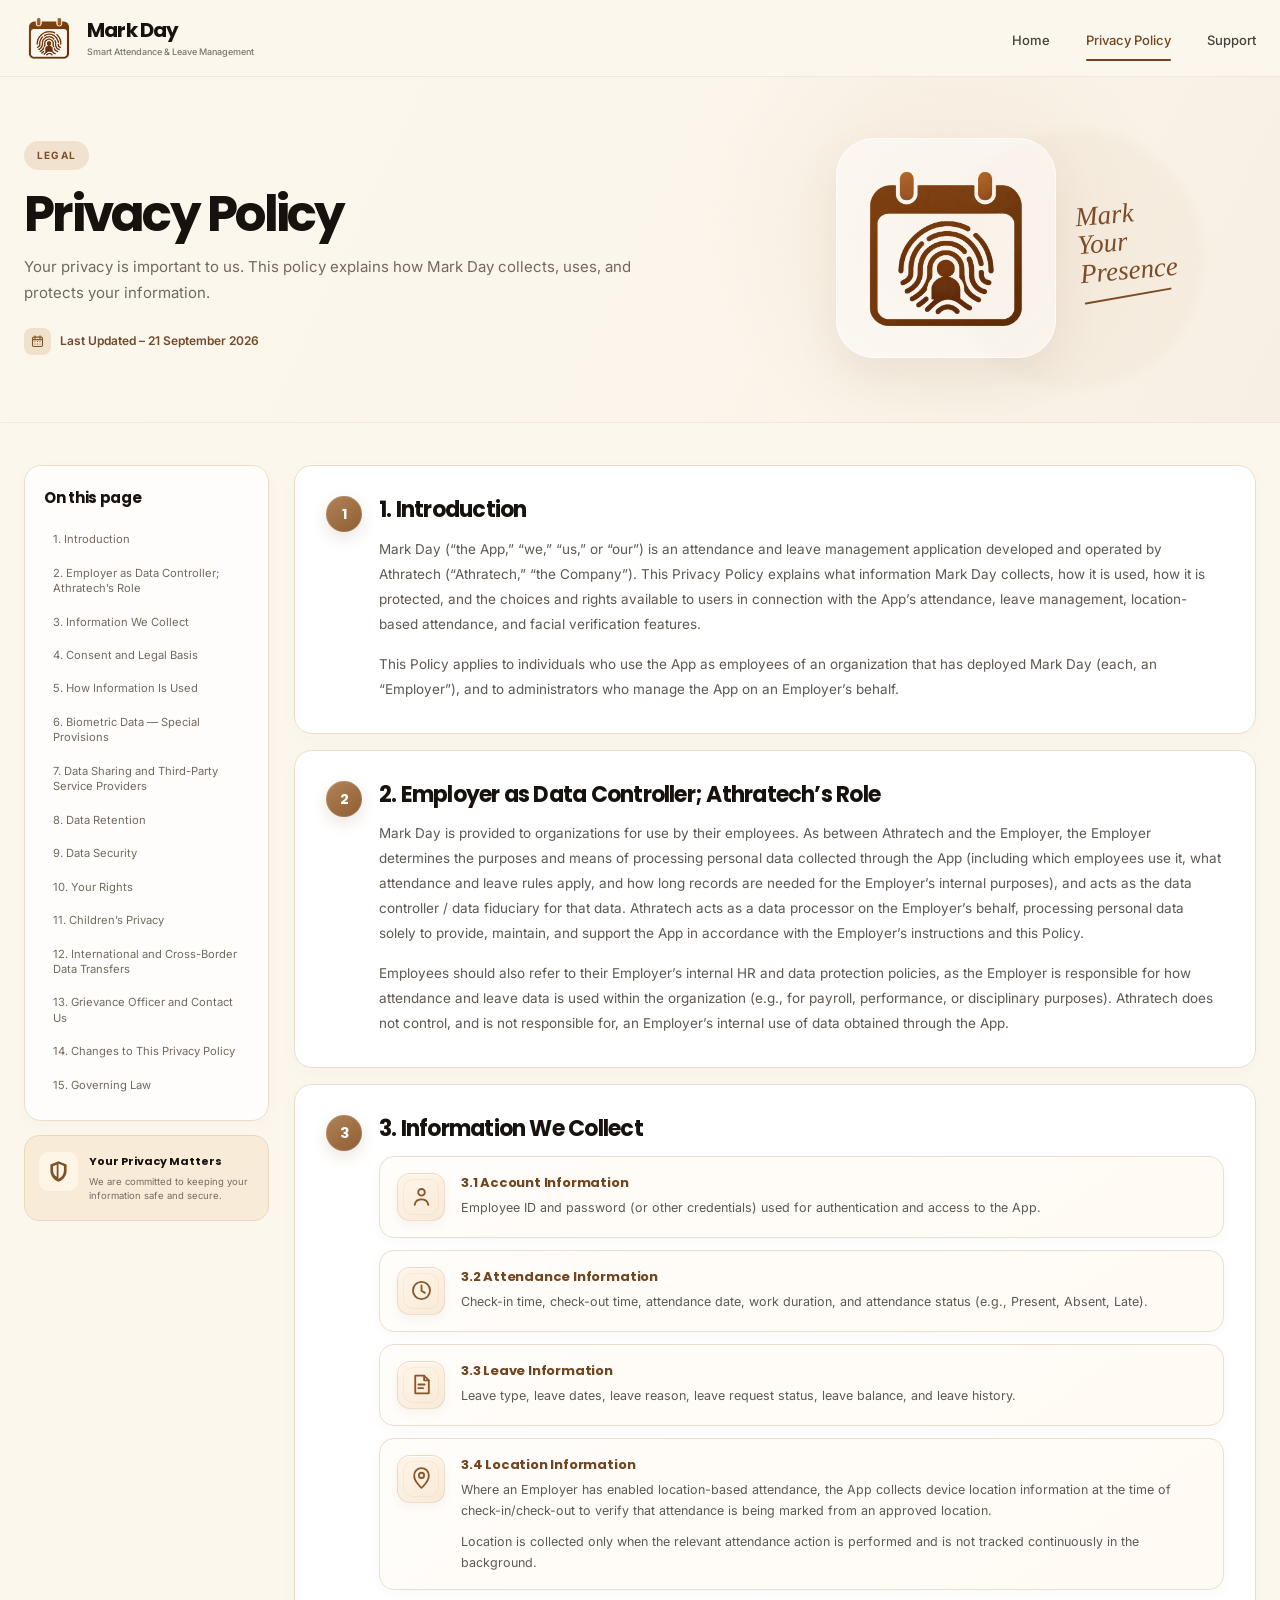
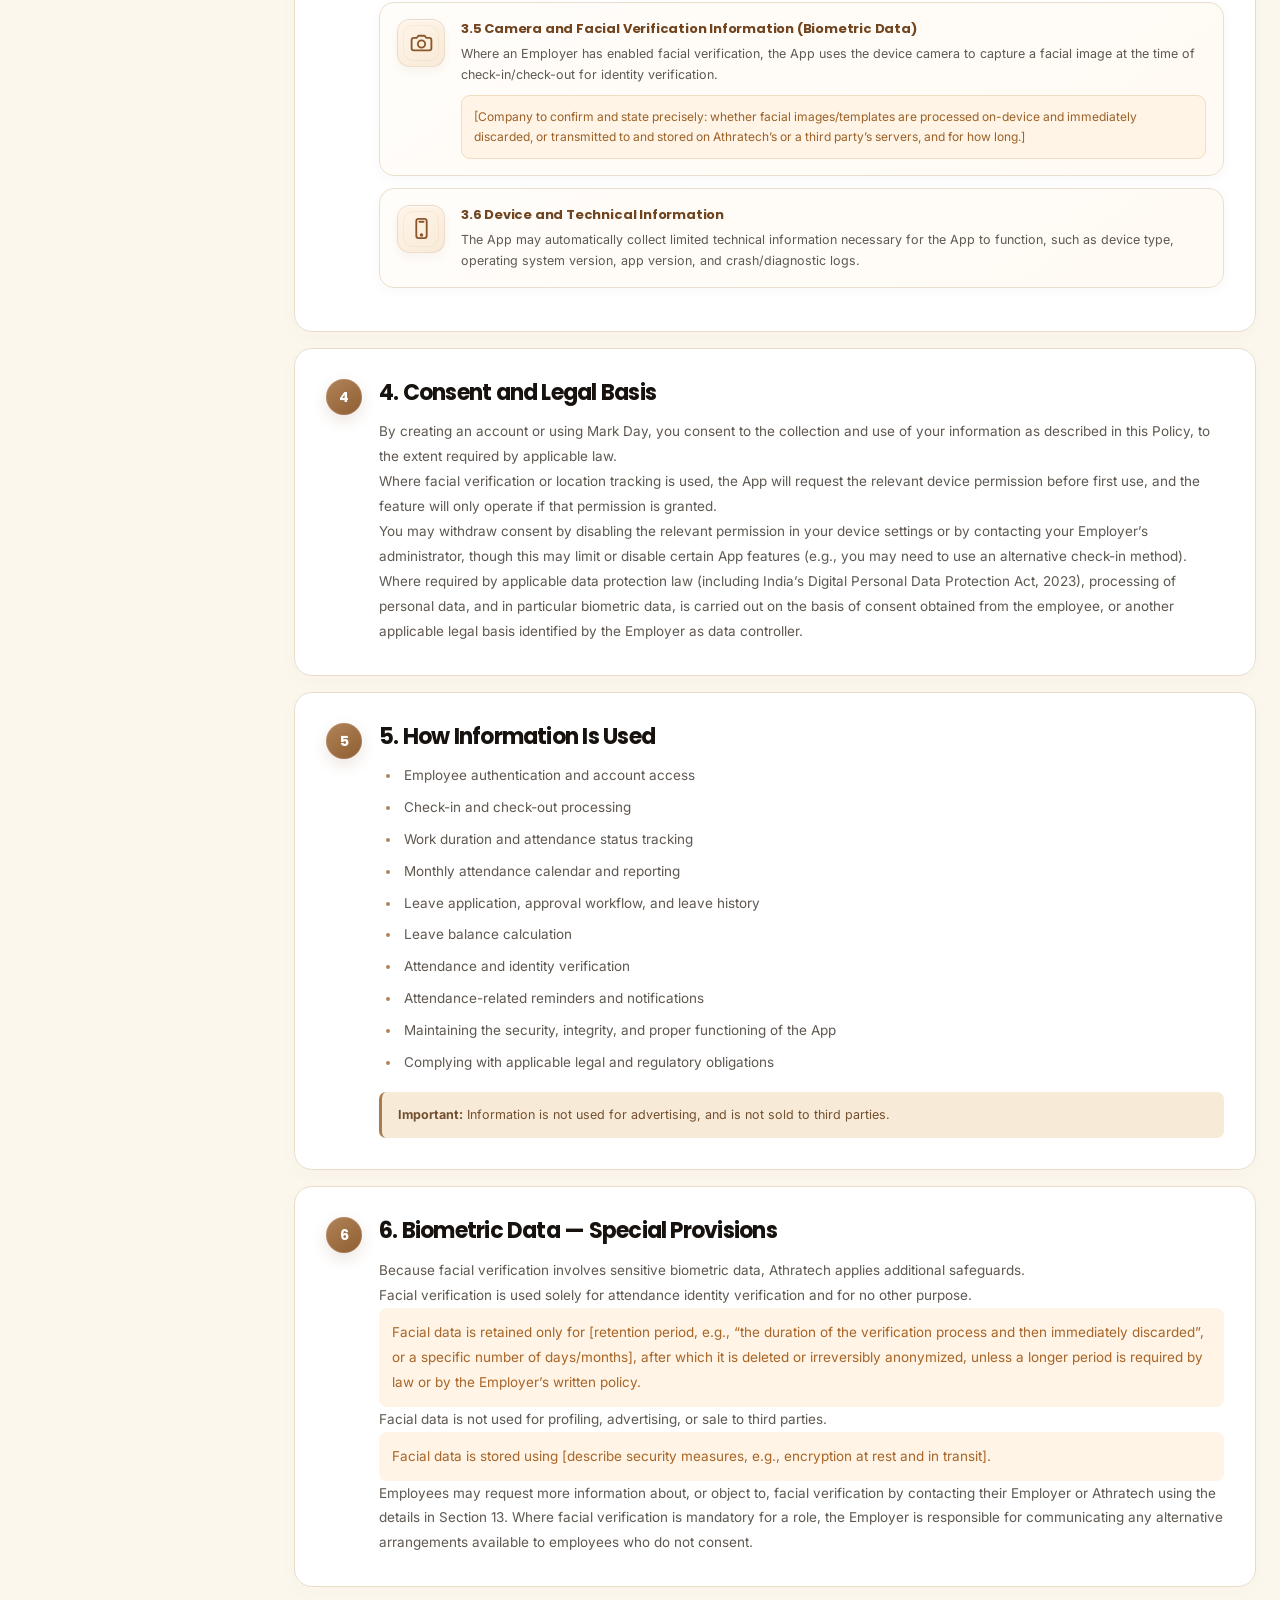
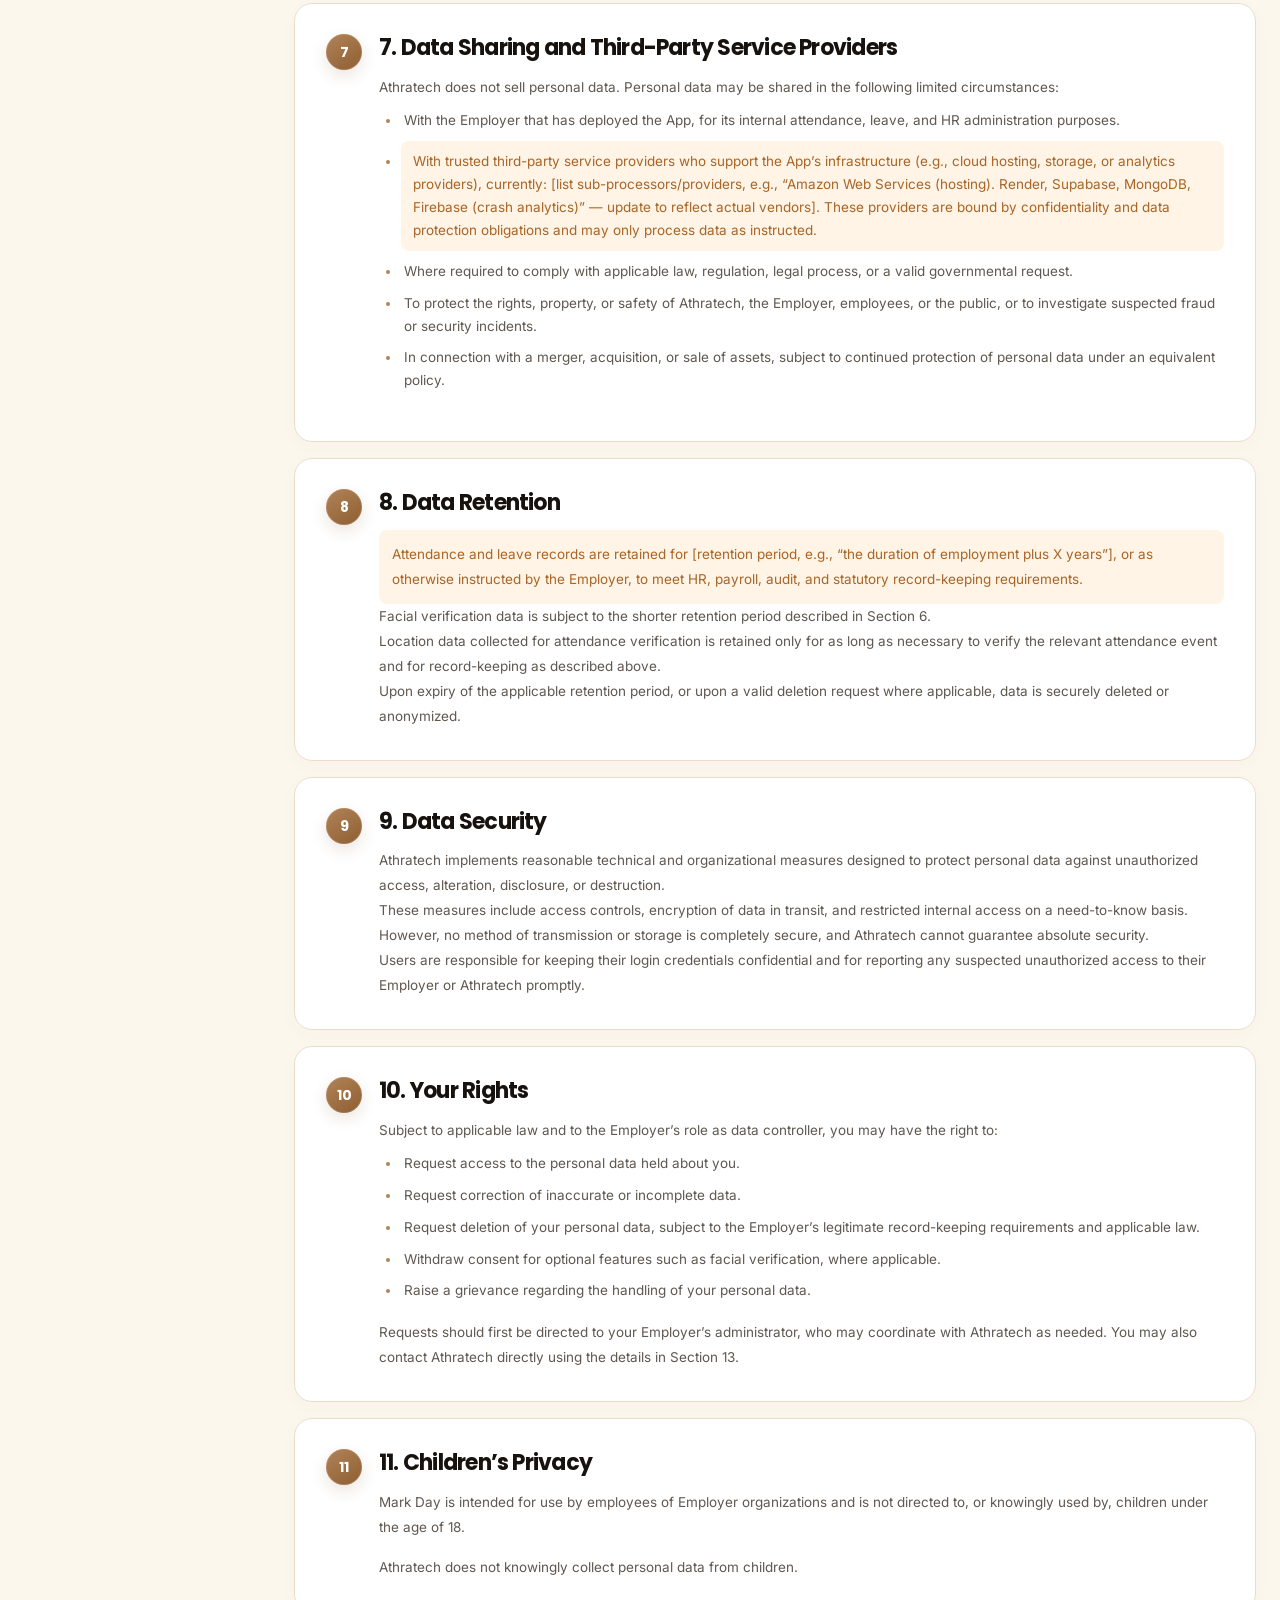
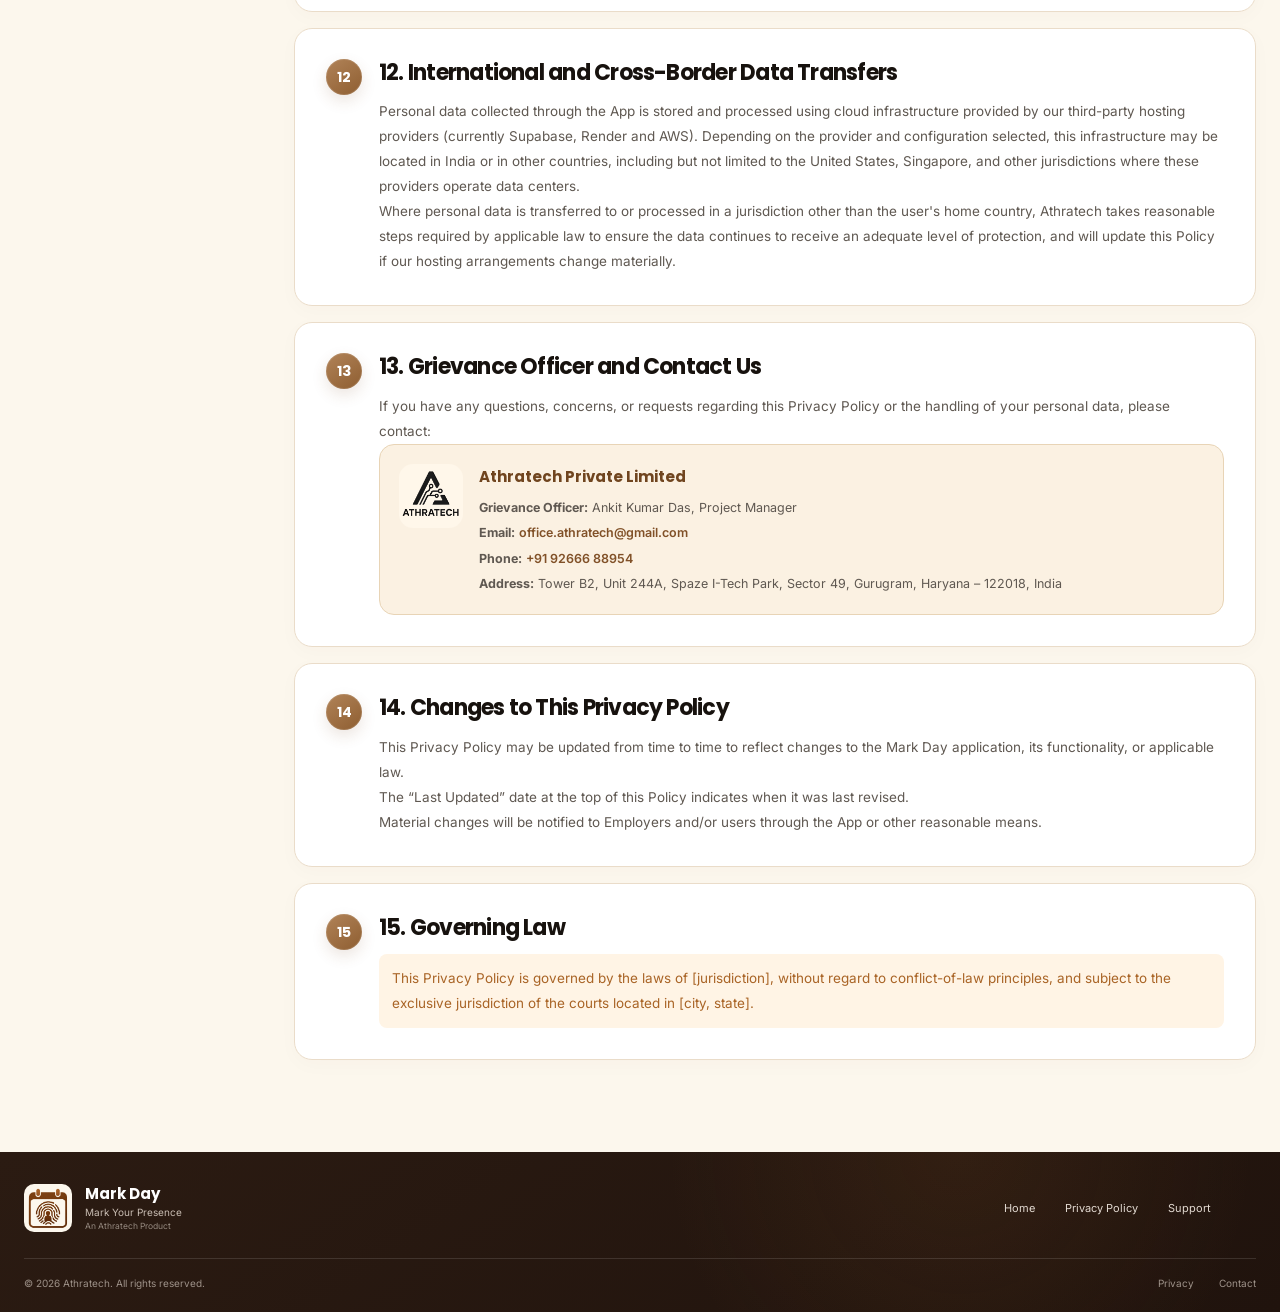
==== commit 70b7cc3f: "hide dowload App button if get ka public link i am enalbe this button" ====
--- a/privacy-policy/index.html
+++ b/privacy-policy/index.html
@@ -94,12 +94,12 @@
       </button>
 
       <!-- Download App Button -->
-      <a href="#contact" class="download-btn">
+      <!-- <a href="#contact" class="download-btn">
         <svg viewBox="0 0 24 24" aria-hidden="true">
           <path d="M12 3v10m0 0 4-4m-4 4-4-4M5 15v3a2 2 0 0 0 2 2h10a2 2 0 0 0 2-2v-3" />
         </svg>
         <span>Download App</span>
-      </a>
+      </a> -->
 
     </div>
   </header>
@@ -867,12 +867,12 @@
       </nav>
 
       <!-- Footer Download Button -->
-      <a href="#contact" class="footer-download">
+      <!-- <a href="#contact" class="footer-download">
         <svg viewBox="0 0 24 24" aria-hidden="true">
           <path d="M12 3v10m0 0 4-4m-4 4-4-4M5 15v3a2 2 0 0 0 2 2h10a2 2 0 0 0 2-2v-3" />
         </svg>
         Download App
-      </a>
+      </a> -->
 
     </div>
 
